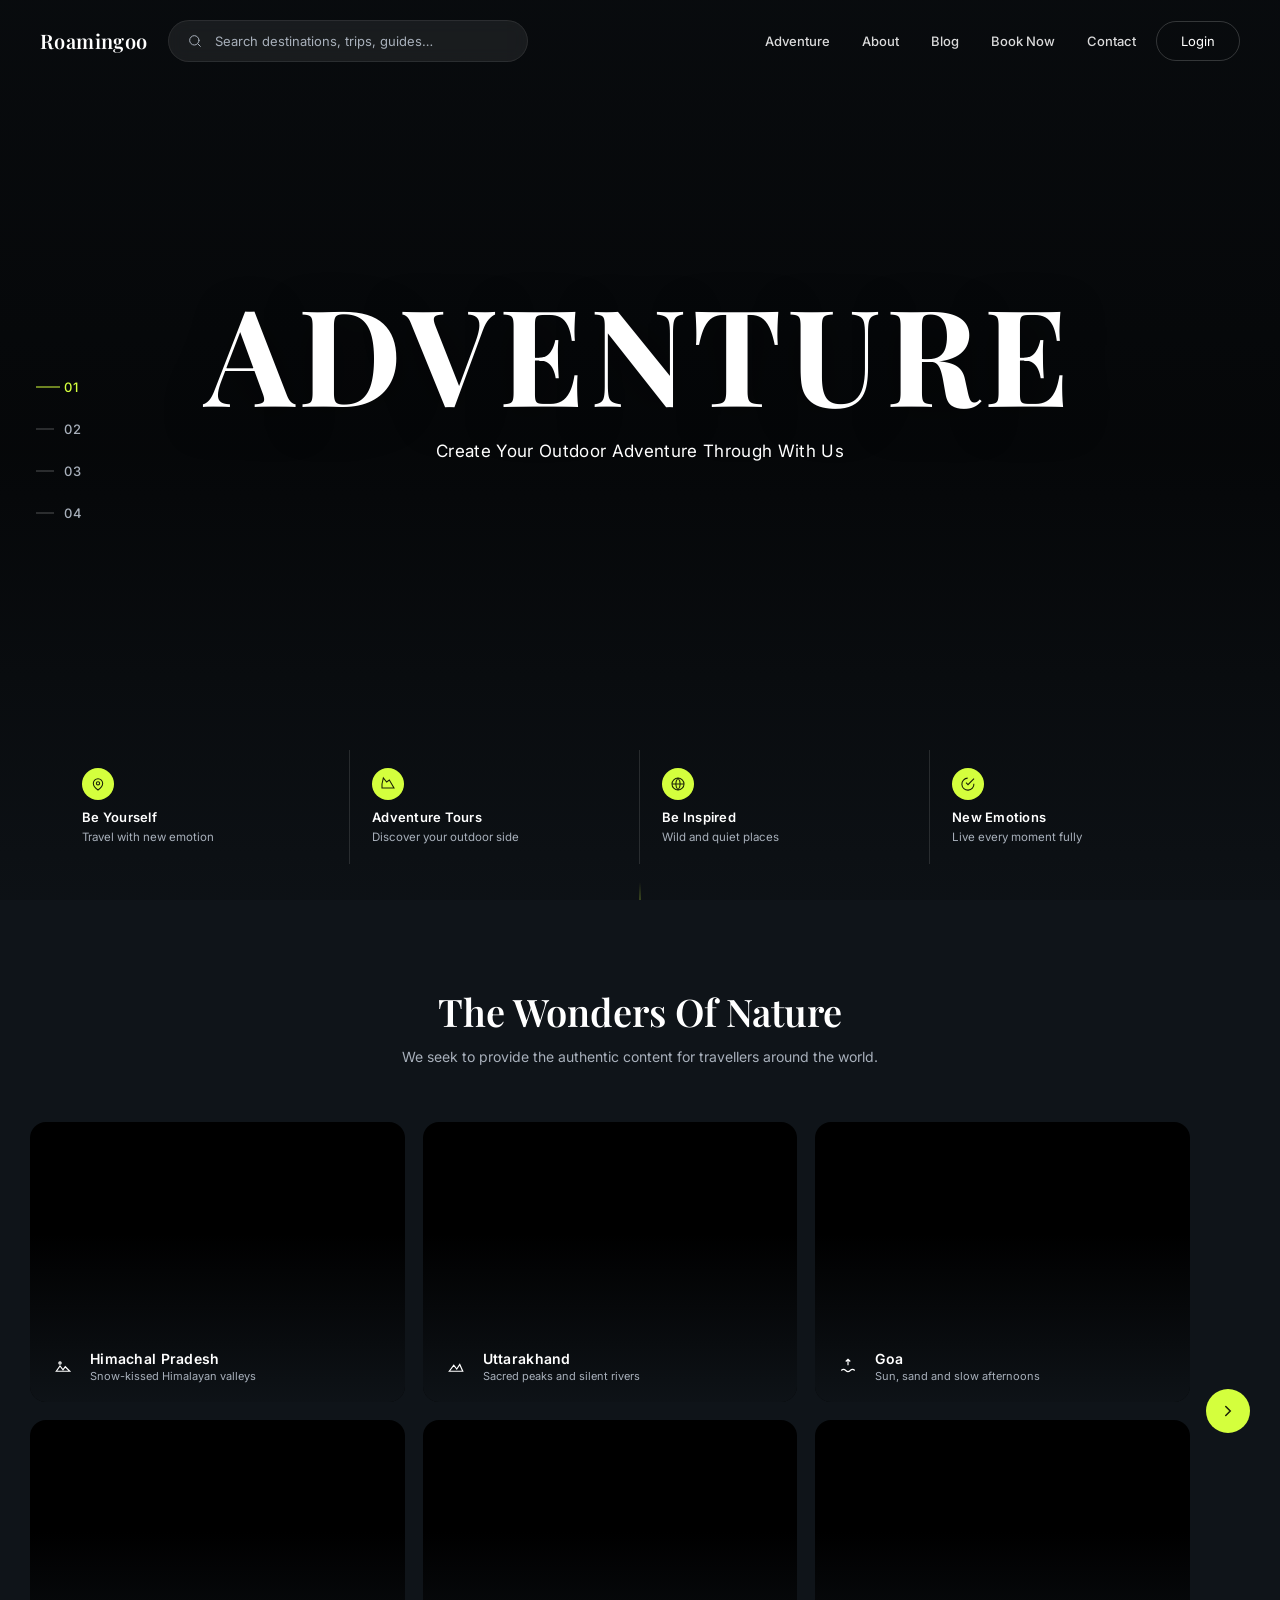
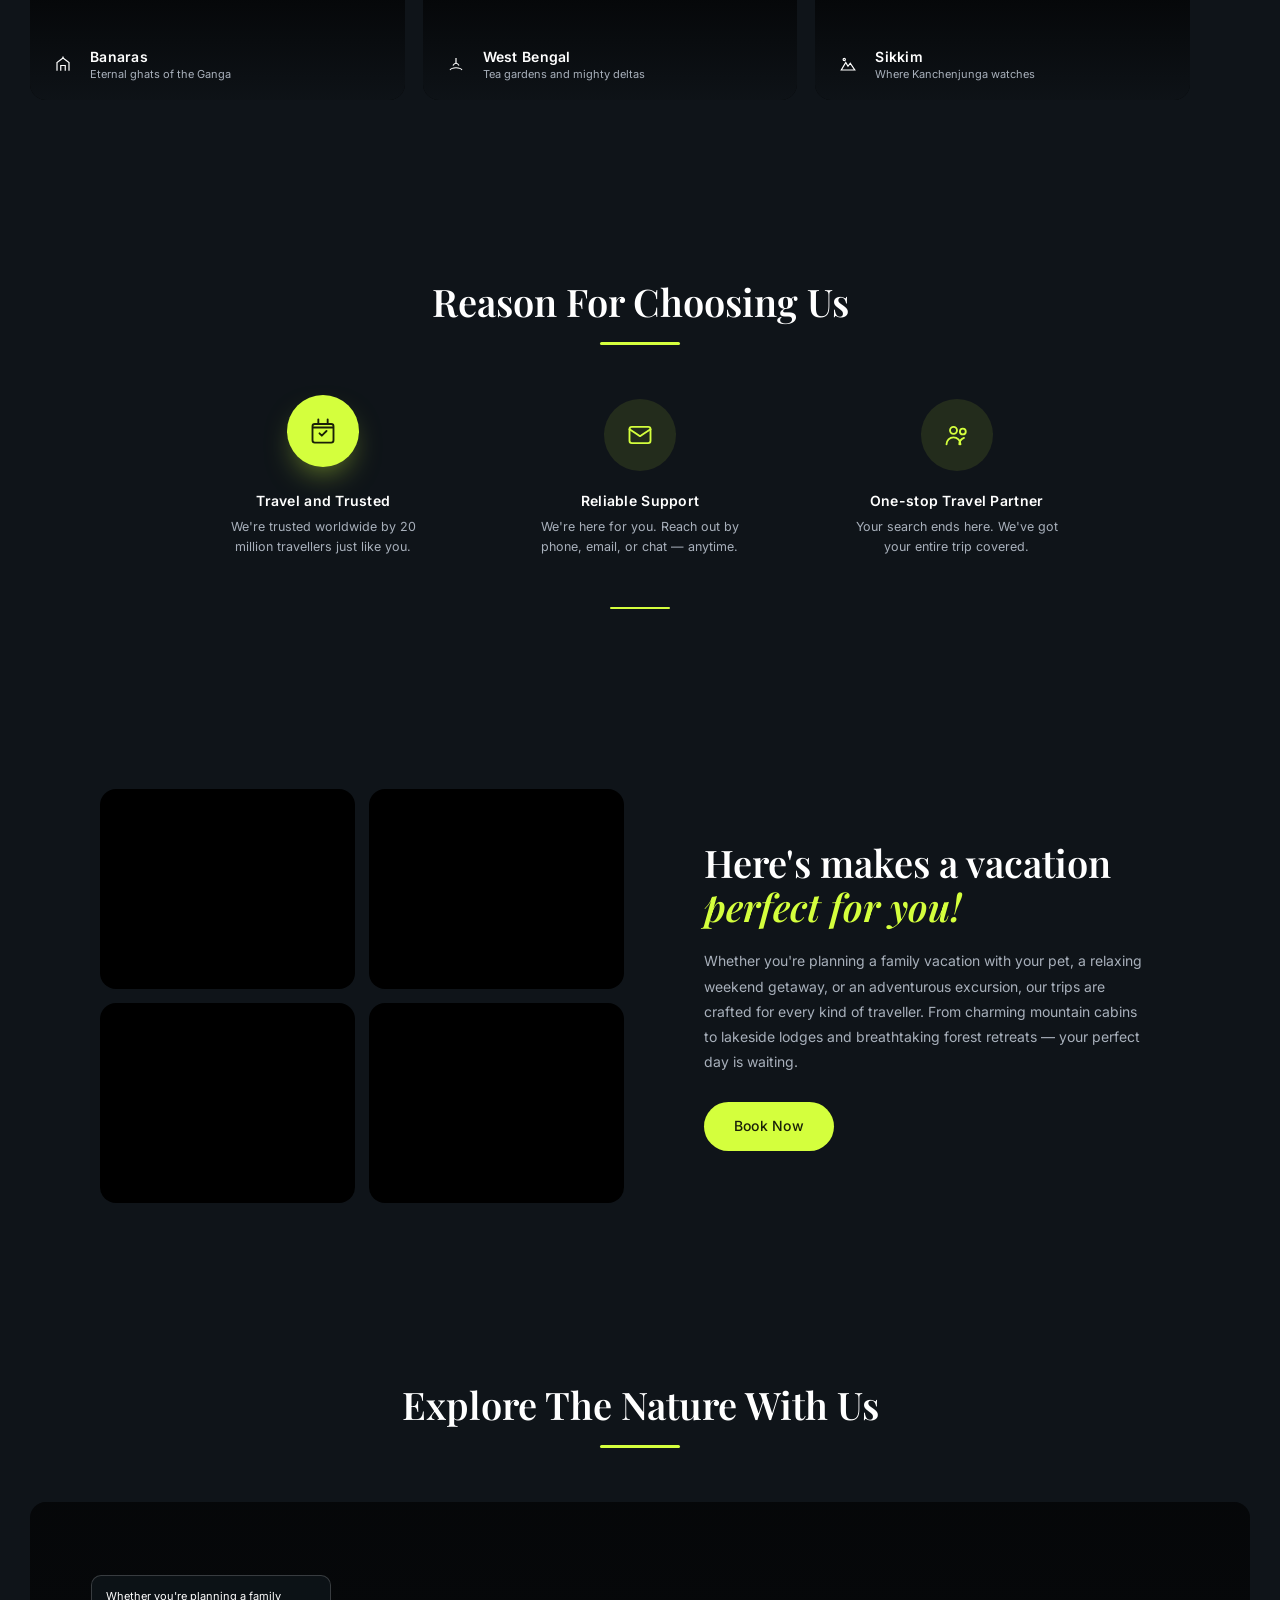
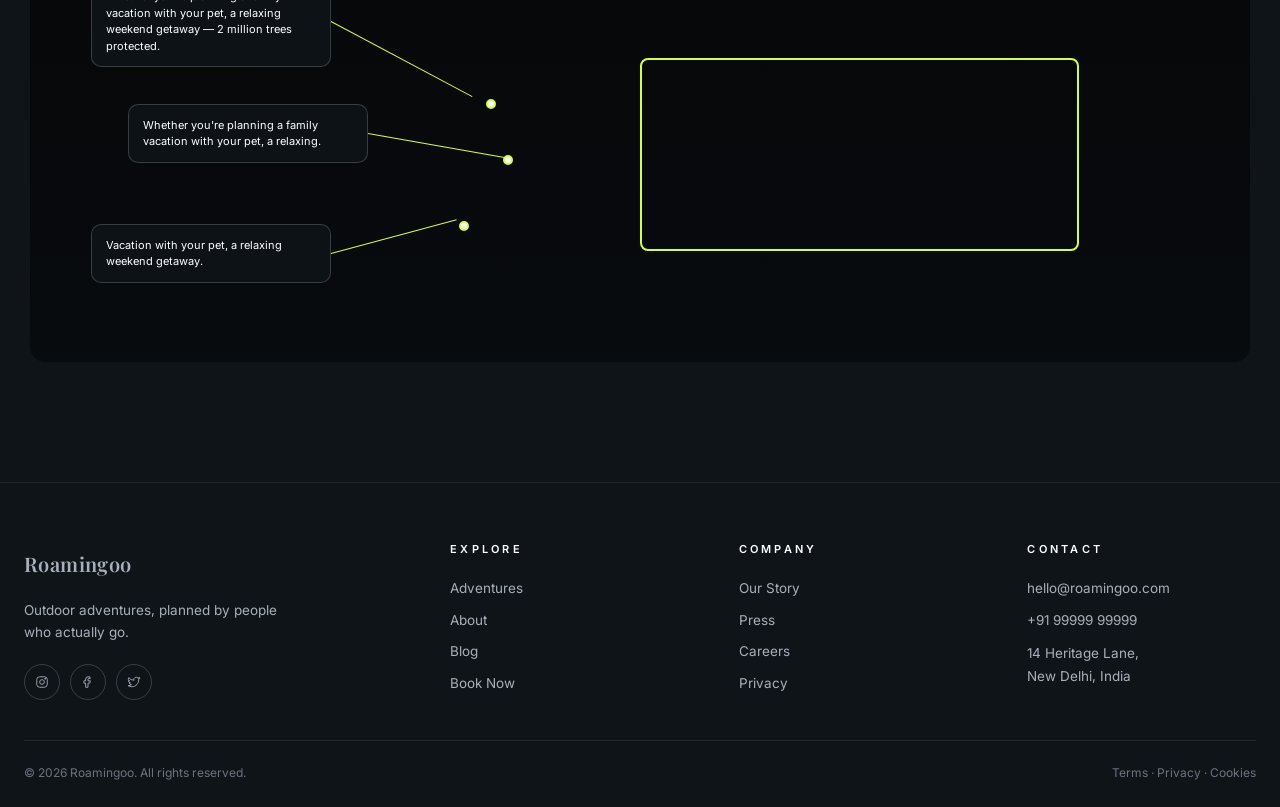
==== index.html @ 0e5e9fb6 "Initial commit: Roamingoo adventure travel site - Home page with hero, 6 destination cards, reasons," ====
<!DOCTYPE html>
<html lang="en">
<head>
  <meta charset="UTF-8" />
  <meta name="viewport" content="width=device-width, initial-scale=1.0" />
  <meta name="description" content="Roamingoo — Outdoor adventure travel. Create your outdoor adventure with us." />
  <title>Roamingoo — Adventure Awaits</title>

  <link rel="preconnect" href="https://fonts.googleapis.com">
  <link rel="preconnect" href="https://fonts.gstatic.com" crossorigin>
  <link href="https://fonts.googleapis.com/css2?family=Inter:wght@300;400;500;600;700&family=Playfair+Display:wght@500;600;700;800&display=swap" rel="stylesheet">

  <link rel="stylesheet" href="css/style.css">
</head>
<body>

  <!-- ============ HERO ============ -->
  <section class="hero" id="home">

    <!-- Background slides -->
    <div class="hero-slides" id="heroSlides">
      <div class="hero-slide active" style="background-image:url('https://images.unsplash.com/photo-1464822759023-fed622ff2c3b?auto=format&fit=crop&w=1920&q=80')"></div>
      <div class="hero-slide" style="background-image:url('https://images.unsplash.com/photo-1469474968028-56623f02e42e?auto=format&fit=crop&w=1920&q=80')"></div>
      <div class="hero-slide" style="background-image:url('https://images.unsplash.com/photo-1454496522488-7a8e488e8606?auto=format&fit=crop&w=1920&q=80')"></div>
      <div class="hero-slide" style="background-image:url('https://images.unsplash.com/photo-1501785888041-af3ef285b470?auto=format&fit=crop&w=1920&q=80')"></div>
    </div>
    <div class="hero-overlay"></div>

    <!-- Navbar -->
    <header class="site-header" id="siteHeader">
      <nav class="nav" aria-label="Primary">

        <a href="#home" class="logo" aria-label="Roamingoo home">
          <span class="logo-word">Roamingoo</span>
        </a>

        <div class="nav-search">
          <svg viewBox="0 0 24 24" fill="none" stroke="currentColor" stroke-width="1.5" stroke-linecap="round">
            <circle cx="11" cy="11" r="7"/><path d="m20 20-3.5-3.5"/>
          </svg>
          <input type="text" placeholder="Search destinations, trips, guides…" aria-label="Search" />
        </div>

        <ul class="nav-menu">
          <li><a href="#adventure" class="nav-link active">Adventure</a></li>
          <li><a href="#about" class="nav-link">About</a></li>
          <li><a href="#blog" class="nav-link">Blog</a></li>
          <li><a href="#booknow" class="nav-link">Book Now</a></li>
          <li><a href="contact.html" class="nav-link">Contact</a></li>
        </ul>

        <a href="#login" class="btn-login">Login</a>

        <button class="hamburger" id="hamburger" aria-label="Open menu" aria-expanded="false">
          <span></span><span></span><span></span>
        </button>
      </nav>
    </header>

    <!-- Vertical pagination -->
    <div class="hero-pagination" id="heroPagination">
      <button class="active" data-idx="0"><span>01</span></button>
      <button data-idx="1"><span>02</span></button>
      <button data-idx="2"><span>03</span></button>
      <button data-idx="3"><span>04</span></button>
    </div>

    <!-- Center content -->
    <div class="hero-content">
      <h1 class="hero-title reveal">ADVENTURE</h1>
      <p class="hero-sub reveal" data-delay="200">Create Your Outdoor Adventure Through With Us</p>
    </div>

    <!-- Feature strip -->
    <div class="hero-features">
      <article class="feature reveal" data-delay="100">
        <div class="feature-icon">
          <svg viewBox="0 0 24 24" fill="none" stroke="currentColor" stroke-width="1.6"><path d="M12 21s-7-4.35-7-10a7 7 0 0 1 14 0c0 5.65-7 10-7 10z"/><circle cx="12" cy="11" r="2.5"/></svg>
        </div>
        <h4>Be Yourself</h4>
        <p>Travel with new emotion</p>
      </article>
      <article class="feature reveal" data-delay="200">
        <div class="feature-icon">
          <svg viewBox="0 0 24 24" fill="none" stroke="currentColor" stroke-width="1.6"><path d="M3 12l2-9 5 6 4-3 7 12H3z"/></svg>
        </div>
        <h4>Adventure Tours</h4>
        <p>Discover your outdoor side</p>
      </article>
      <article class="feature reveal" data-delay="300">
        <div class="feature-icon">
          <svg viewBox="0 0 24 24" fill="none" stroke="currentColor" stroke-width="1.6"><circle cx="12" cy="12" r="9"/><path d="M3 12h18M12 3a14 14 0 0 1 0 18M12 3a14 14 0 0 0 0 18"/></svg>
        </div>
        <h4>Be Inspired</h4>
        <p>Wild and quiet places</p>
      </article>
      <article class="feature reveal" data-delay="400">
        <div class="feature-icon">
          <svg viewBox="0 0 24 24" fill="none" stroke="currentColor" stroke-width="1.6"><path d="M20.8 11.5A9 9 0 1 1 11.5 3.2M21 4l-9 9-3-3"/></svg>
        </div>
        <h4>New Emotions</h4>
        <p>Live every moment fully</p>
      </article>
    </div>

    <a href="#adventure" class="scroll-cue" aria-label="Scroll down">
      <span></span>
    </a>
  </section>

  <!-- ============ WONDERS OF NATURE ============ -->
  <section class="section wonders" id="adventure">
    <header class="section-head reveal">
      <h2 class="section-title">The Wonders Of Nature</h2>
      <p class="section-sub">We seek to provide the authentic content for travellers around the world.</p>
    </header>

    <div class="wonders-wrap">
      <div class="wonders-grid" id="wondersGrid">

        <a href="destination.html" class="wonder-card reveal" data-delay="100" style="background-image:url('https://images.unsplash.com/photo-1626621341517-bbf3d9990a23?auto=format&fit=crop&w=900&q=80')">
          <div class="wonder-info">
            <div class="wonder-icon">
              <svg viewBox="0 0 24 24" fill="none" stroke="currentColor" stroke-width="1.6"><path d="M3 19l5-7 4 5 3-4 6 6H3z"/><circle cx="8" cy="8" r="1.5"/></svg>
            </div>
            <div>
              <h4>Himachal Pradesh</h4>
              <p>Snow-kissed Himalayan valleys</p>
            </div>
          </div>
        </a>

        <a href="destination-uttarakhand.html" class="wonder-card reveal" data-delay="200" style="background-image:url('https://images.unsplash.com/photo-1626621331169-2c41d2c5d5e7?auto=format&fit=crop&w=900&q=80')">
          <div class="wonder-info">
            <div class="wonder-icon">
              <svg viewBox="0 0 24 24" fill="none" stroke="currentColor" stroke-width="1.6"><path d="M3 19l6-8 4 5 4-6 4 9H3z"/></svg>
            </div>
            <div>
              <h4>Uttarakhand</h4>
              <p>Sacred peaks and silent rivers</p>
            </div>
          </div>
        </a>

        <a href="destination-goa.html" class="wonder-card reveal" data-delay="300" style="background-image:url('https://images.unsplash.com/photo-1512343879784-a960bf40e7f2?auto=format&fit=crop&w=900&q=80')">
          <div class="wonder-info">
            <div class="wonder-icon">
              <svg viewBox="0 0 24 24" fill="none" stroke="currentColor" stroke-width="1.6"><path d="M3 18c2-2 4-2 6 0s4 2 6 0 4-2 6 0"/><path d="M12 11V3M9 6l3-3 3 3"/></svg>
            </div>
            <div>
              <h4>Goa</h4>
              <p>Sun, sand and slow afternoons</p>
            </div>
          </div>
        </a>

        <a href="destination-banaras.html" class="wonder-card reveal" data-delay="400" style="background-image:url('https://images.unsplash.com/photo-1561361513-2d000a50f0dc?auto=format&fit=crop&w=900&q=80')">
          <div class="wonder-info">
            <div class="wonder-icon">
              <svg viewBox="0 0 24 24" fill="none" stroke="currentColor" stroke-width="1.6"><path d="M4 21V10l8-6 8 6v11"/><path d="M9 21v-7h6v7"/><path d="M12 4v-2"/></svg>
            </div>
            <div>
              <h4>Banaras</h4>
              <p>Eternal ghats of the Ganga</p>
            </div>
          </div>
        </a>

        <a href="destination-west-bengal.html" class="wonder-card reveal" data-delay="500" style="background-image:url('https://images.unsplash.com/photo-1582719471384-894fbb16e074?auto=format&fit=crop&w=900&q=80')">
          <div class="wonder-info">
            <div class="wonder-icon">
              <svg viewBox="0 0 24 24" fill="none" stroke="currentColor" stroke-width="1.6"><path d="M4 20c2-3 4-3 8-3s6 0 8 3"/><path d="M8 14c1-2 2-3 4-3s3 1 4 3"/><path d="M12 11V4"/></svg>
            </div>
            <div>
              <h4>West Bengal</h4>
              <p>Tea gardens and mighty deltas</p>
            </div>
          </div>
        </a>

        <a href="destination-sikkim.html" class="wonder-card reveal" data-delay="600" style="background-image:url('https://images.unsplash.com/photo-1605640840605-14ac1855827b?auto=format&fit=crop&w=900&q=80')">
          <div class="wonder-info">
            <div class="wonder-icon">
              <svg viewBox="0 0 24 24" fill="none" stroke="currentColor" stroke-width="1.6"><path d="M3 20l6-10 3 5 3-4 6 9H3z"/><circle cx="7" cy="6" r="1.5"/></svg>
            </div>
            <div>
              <h4>Sikkim</h4>
              <p>Where Kanchenjunga watches</p>
            </div>
          </div>
        </a>

      </div>

      <button class="wonders-next" id="wondersNext" aria-label="Next">
        <svg viewBox="0 0 24 24" fill="none" stroke="currentColor" stroke-width="2" stroke-linecap="round"><path d="M9 6l6 6-6 6"/></svg>
      </button>
    </div>
  </section>

  <!-- ============ REASONS ============ -->
  <section class="section reasons" id="about">
    <header class="section-head reveal">
      <h2 class="section-title">Reason For Choosing Us</h2>
      <span class="head-line"></span>
    </header>

    <div class="reasons-grid">
      <article class="reason reveal" data-delay="100">
        <div class="reason-icon active">
          <svg viewBox="0 0 24 24" fill="none" stroke="currentColor" stroke-width="1.6" stroke-linecap="round" stroke-linejoin="round"><path d="M8 2v4M16 2v4M3 9h18M5 6h14a2 2 0 0 1 2 2v12a2 2 0 0 1-2 2H5a2 2 0 0 1-2-2V8a2 2 0 0 1 2-2z"/><path d="M9 14l2 2 4-4"/></svg>
        </div>
        <h4>Travel and Trusted</h4>
        <p>We're trusted worldwide by 20 million travellers just like you.</p>
      </article>

      <article class="reason reveal" data-delay="200">
        <div class="reason-icon">
          <svg viewBox="0 0 24 24" fill="none" stroke="currentColor" stroke-width="1.6" stroke-linecap="round" stroke-linejoin="round"><path d="M3 7l9 6 9-6"/><rect x="3" y="5" width="18" height="14" rx="2"/></svg>
        </div>
        <h4>Reliable Support</h4>
        <p>We're here for you. Reach out by phone, email, or chat — anytime.</p>
      </article>

      <article class="reason reveal" data-delay="300">
        <div class="reason-icon">
          <svg viewBox="0 0 24 24" fill="none" stroke="currentColor" stroke-width="1.6" stroke-linecap="round" stroke-linejoin="round"><circle cx="9" cy="8" r="3"/><circle cx="17" cy="9" r="2.5"/><path d="M3 20c0-3.3 2.7-6 6-6s6 2.7 6 6"/><path d="M14 20c0-2.5 1.6-4.6 4-5.5"/></svg>
        </div>
        <h4>One-stop Travel Partner</h4>
        <p>Your search ends here. We've got your entire trip covered.</p>
      </article>
    </div>

    <div class="reasons-line"></div>
  </section>

  <!-- ============ PERFECT VACATION ============ -->
  <section class="section perfect" id="blog">
    <div class="perfect-grid">

      <div class="perfect-collage reveal">
        <div class="col-img col-img-1" style="background-image:url('https://images.unsplash.com/photo-1464822759023-fed622ff2c3b?auto=format&fit=crop&w=900&q=80')"></div>
        <div class="col-img col-img-2" style="background-image:url('https://images.unsplash.com/photo-1448375240586-882707db888b?auto=format&fit=crop&w=900&q=80')"></div>
        <div class="col-img col-img-3" style="background-image:url('https://images.unsplash.com/photo-1502082553048-f009c37129b9?auto=format&fit=crop&w=900&q=80')"></div>
        <div class="col-img col-img-4" style="background-image:url('https://images.unsplash.com/photo-1501785888041-af3ef285b470?auto=format&fit=crop&w=900&q=80')"></div>
      </div>

      <div class="perfect-text reveal" data-delay="200">
        <h2 class="section-title">Here's makes a vacation <em>perfect for you!</em></h2>
        <p>
          Whether you're planning a family vacation with your pet, a relaxing weekend getaway, or an adventurous excursion, our trips are crafted for every kind of traveller. From charming mountain cabins to lakeside lodges and breathtaking forest retreats — your perfect day is waiting.
        </p>
        <a href="#booknow" class="btn btn-primary">Book Now</a>
      </div>

    </div>
  </section>

  <!-- ============ EXPLORE WITH ANNOTATIONS ============ -->
  <section class="section explore" id="booknow">
    <header class="section-head reveal">
      <h2 class="section-title">Explore The Nature With Us</h2>
      <span class="head-line"></span>
    </header>

    <div class="explore-canvas reveal">
      <div class="explore-bg" style="background-image:url('https://images.unsplash.com/photo-1448375240586-882707db888b?auto=format&fit=crop&w=1920&q=80')"></div>
      <div class="explore-overlay"></div>

      <div class="annotation a-1">
        <div class="ann-card">
          <p>Whether you're planning a family vacation with your pet, a relaxing weekend getaway — 2 million trees protected.</p>
        </div>
        <span class="ann-line"></span>
        <span class="ann-dot"></span>
      </div>

      <div class="annotation a-2">
        <div class="ann-card">
          <p>Whether you're planning a family vacation with your pet, a relaxing.</p>
        </div>
        <span class="ann-line"></span>
        <span class="ann-dot"></span>
      </div>

      <div class="annotation a-3">
        <div class="ann-card">
          <p>Vacation with your pet, a relaxing weekend getaway.</p>
        </div>
        <span class="ann-line"></span>
        <span class="ann-dot"></span>
      </div>

      <div class="explore-frame"></div>
    </div>
  </section>

  <!-- ============ FOOTER ============ -->
  <footer class="site-footer">
    <div class="footer-grid">

      <div class="f-col f-brand">
        <a href="#home" class="logo footer-logo" aria-label="Roamingoo home">
          <span class="logo-word">Roamingoo</span>
        </a>
        <p>Outdoor adventures, planned by people who actually go.</p>
        <div class="socials">
          <a href="#" aria-label="Instagram"><svg viewBox="0 0 24 24" fill="none" stroke="currentColor" stroke-width="1.5"><rect x="3" y="3" width="18" height="18" rx="5"/><circle cx="12" cy="12" r="4"/><circle cx="17.5" cy="6.5" r=".8" fill="currentColor"/></svg></a>
          <a href="#" aria-label="Facebook"><svg viewBox="0 0 24 24" fill="none" stroke="currentColor" stroke-width="1.5"><path d="M15 3h-3a4 4 0 0 0-4 4v3H5v4h3v7h4v-7h3l1-4h-4V7a1 1 0 0 1 1-1h3z"/></svg></a>
          <a href="#" aria-label="Twitter"><svg viewBox="0 0 24 24" fill="none" stroke="currentColor" stroke-width="1.5"><path d="M22 5.8a8.5 8.5 0 0 1-2.4.7 4.1 4.1 0 0 0 1.8-2.3 8.4 8.4 0 0 1-2.6 1 4.1 4.1 0 0 0-7 3.8A11.7 11.7 0 0 1 3 4.6a4.1 4.1 0 0 0 1.3 5.5 4 4 0 0 1-1.9-.5 4.1 4.1 0 0 0 3.3 4 4.1 4.1 0 0 1-1.9.1 4.1 4.1 0 0 0 3.8 2.8A8.3 8.3 0 0 1 2 18.3a11.7 11.7 0 0 0 6.3 1.8c7.6 0 11.7-6.3 11.7-11.7v-.5A8.3 8.3 0 0 0 22 5.8z"/></svg></a>
        </div>
      </div>

      <div class="f-col">
        <h5>Explore</h5>
        <a href="#adventure">Adventures</a>
        <a href="#about">About</a>
        <a href="#blog">Blog</a>
        <a href="#booknow">Book Now</a>
      </div>

      <div class="f-col">
        <h5>Company</h5>
        <a href="#">Our Story</a>
        <a href="#">Press</a>
        <a href="#">Careers</a>
        <a href="#">Privacy</a>
      </div>

      <div class="f-col">
        <h5>Contact</h5>
        <a href="mailto:hello@roamingoo.com">hello@roamingoo.com</a>
        <a href="tel:+919999999999">+91 99999 99999</a>
        <p>14 Heritage Lane,<br/>New Delhi, India</p>
      </div>

    </div>

    <div class="footer-bottom">
      <span>© <span id="year"></span> Roamingoo. All rights reserved.</span>
      <span>Terms · Privacy · Cookies</span>
    </div>
  </footer>

  <!-- Mobile drawer -->
  <div class="mobile-drawer" id="mobileDrawer" aria-hidden="true">
    <button class="drawer-close" id="drawerClose" aria-label="Close menu">
      <svg viewBox="0 0 24 24" fill="none" stroke="currentColor" stroke-width="1.8" stroke-linecap="round">
        <path d="M6 6l12 12M18 6L6 18"/>
      </svg>
    </button>
    <a href="#adventure" class="m-link">Adventure</a>
    <a href="#about" class="m-link">About</a>
    <a href="#blog" class="m-link">Blog</a>
    <a href="#booknow" class="m-link">Book Now</a>
    <a href="contact.html" class="m-link">Contact</a>
    <a href="#login" class="btn btn-primary m-cta">Login</a>
  </div>

  <button id="scrollTop" class="scroll-top" aria-label="Scroll to top">↑</button>

  <script src="js/main.js" defer></script>
</body>
</html>
---- css/style.css ----
/* =========================================================
   Roamingoo — Adventure Travel
   Dark navy + bright lime accent
   ========================================================= */

/* ---------- TOKENS ---------- */
:root{
  --bg: #0f1419;
  --bg-2: #131922;
  --panel: #171f2a;
  --panel-2: #1c2532;
  --ink: #ffffff;
  --ink-dim: #a8b0bb;
  --muted: #6b7380;
  --accent: #d4ff3d;
  --accent-soft: #e1ff6e;
  --accent-deep: #b6e018;
  --line: rgba(255,255,255,0.08);
  --line-strong: rgba(255,255,255,0.18);

  --container: 1280px;
  --radius: 14px;
  --radius-lg: 20px;
  --radius-card: 16px;

  --ease: cubic-bezier(.2,.7,.2,1);
  --t-fast: .25s var(--ease);
  --t-med: .45s var(--ease);

  --font-display: 'Playfair Display', Georgia, serif;
  --font-body: 'Inter', system-ui, -apple-system, 'Segoe UI', Roboto, sans-serif;
}

/* ---------- RESET ---------- */
*,*::before,*::after{ box-sizing:border-box; }
html,body{
  margin:0;
  padding:0;
  width:100%;
  overflow-x:hidden;
}
html{
  scroll-behavior:smooth;
  background:var(--bg);
}
body{
  font-family:var(--font-body);
  color:var(--ink);
  background:var(--bg);
  -webkit-font-smoothing:antialiased;
  line-height:1.6;
}
img{ max-width:100%; display:block; }
a{ color:inherit; text-decoration:none; }
ul{ list-style:none; padding:0; margin:0; }
button{ font-family:inherit; cursor:pointer; }

/* ---------- TYPE ---------- */
h1,h2,h3,h4,h5{
  font-family:var(--font-display);
  font-weight:600;
  line-height:1.15;
  margin:0;
  color:var(--ink);
}
em{ color:var(--accent); font-style:italic; }
.section-title{
  font-size:clamp(26px, 3vw, 38px);
  font-weight:600;
}
.section-sub{
  color:var(--ink-dim);
  font-size:14px;
  max-width:560px;
  margin:12px auto 0;
}
.head-line{
  display:block;
  width:80px; height:3px;
  background:var(--accent);
  border-radius:2px;
  margin:18px auto 0;
}

/* ---------- BUTTONS ---------- */
.btn{
  display:inline-flex;
  align-items:center;
  justify-content:center;
  gap:10px;
  padding:13px 30px;
  border-radius:999px;
  font-weight:500;
  font-size:14px;
  letter-spacing:.02em;
  border:0;
  cursor:pointer;
  transition:transform var(--t-fast), box-shadow var(--t-fast), background var(--t-fast), color var(--t-fast);
}
.btn-primary{
  background:var(--accent);
  color:#1a2008;
}
.btn-primary:hover{
  background:var(--accent-soft);
  transform:translateY(-2px);
  box-shadow:0 12px 28px -10px rgba(212,255,61,0.55);
}
.btn-login{
  padding:9px 24px;
  border-radius:999px;
  border:1px solid var(--line-strong);
  font-size:13px;
  color:var(--ink);
  background:transparent;
  transition:border-color var(--t-fast), color var(--t-fast), background var(--t-fast);
}
.btn-login:hover{
  border-color:var(--accent);
  color:var(--accent);
}

/* =========================================================
   HERO — full bleed
   ========================================================= */
.hero{
  position:relative;
  display:flex;
  flex-direction:column;
  width:100vw;
  max-width:100vw;
  min-height:100vh;
  height:100vh;
  min-height:100dvh;
  height:100dvh;
  margin:0;
  padding:0;
  overflow:hidden;
  background:#000;
}

/* slides */
.hero-slides{
  position:absolute;
  top:0; left:0; right:0; bottom:0;
  width:100%; height:100%;
  z-index:0;
  overflow:hidden;
}
.hero-slide{
  position:absolute;
  top:0; left:0;
  width:100%; height:100%;
  background-size:cover;
  background-position:center center;
  background-repeat:no-repeat;
  opacity:0;
  transform:scale(1.06);
  transition:opacity 1.2s var(--ease), transform 6s ease-out;
}
.hero-slide.active{
  opacity:1;
  transform:scale(1);
}
.hero-overlay{
  position:absolute;
  top:0; left:0; right:0; bottom:0;
  width:100%; height:100%;
  background:
    linear-gradient(180deg, rgba(15,20,25,0.55) 0%, rgba(15,20,25,0.35) 50%, rgba(15,20,25,0.85) 100%);
  z-index:1;
  pointer-events:none;
}

/* ---------- NAVBAR (visible on load, gets background on scroll) ---------- */
.site-header{
  position:fixed;
  top:0; left:0; right:0;
  z-index:100;
  padding:20px 40px;
  background:transparent;
  border-bottom:1px solid transparent;
  transition:background .4s var(--ease), padding .4s var(--ease),
             border-color .4s var(--ease), backdrop-filter .4s var(--ease);
}
.site-header.scrolled{
  background:rgba(15,20,25,0.85);
  backdrop-filter:blur(14px);
  -webkit-backdrop-filter:blur(14px);
  border-bottom-color:var(--line);
  padding:14px 40px;
}
.nav{
  display:flex;
  align-items:center;
  gap:20px;
}
.logo{
  display:flex;
  align-items:center;
  gap:10px;
  color:var(--ink);
  flex-shrink:0;
}
.logo-icon{
  width:34px; height:34px;
  color:var(--ink);
}
.logo-word{
  font-family:var(--font-display);
  font-size:20px;
  font-weight:600;
  letter-spacing:.02em;
}

.nav-search{
  position:relative;
  flex:0 1 360px;
  display:flex;
  align-items:center;
  background:rgba(255,255,255,0.07);
  border:1px solid var(--line);
  border-radius:999px;
  padding:0 18px;
  height:42px;
  backdrop-filter:blur(8px);
  transition:border-color var(--t-fast), background var(--t-fast);
}
.nav-search:focus-within{
  border-color:var(--accent);
  background:rgba(255,255,255,0.1);
}
.nav-search svg{
  width:16px; height:16px;
  color:var(--ink-dim);
  flex-shrink:0;
  margin-right:10px;
}
.nav-search input{
  background:transparent;
  border:0; outline:0;
  color:var(--ink);
  font-size:13px;
  width:100%;
  font-family:inherit;
}
.nav-search input::placeholder{
  color:var(--ink-dim);
}

.nav-menu{
  display:flex;
  align-items:center;
  gap:32px;
  margin-left:auto;
}
.nav-link{
  position:relative;
  font-size:13px;
  font-weight:500;
  color:var(--ink);
  padding:6px 0;
  opacity:.85;
  transition:opacity var(--t-fast), color var(--t-fast);
}
.nav-link::after{
  content:'';
  position:absolute;
  left:50%; bottom:-6px;
  transform:translateX(-50%) scaleX(0);
  width:28px; height:2px;
  background:var(--accent);
  border-radius:2px;
  transition:transform .35s var(--ease);
  transform-origin:center;
}
.nav-link:hover{ opacity:1; color:var(--accent); }
.nav-link:hover::after,
.nav-link.active::after{ transform:translateX(-50%) scaleX(1); }
.nav-link.active{ color:var(--accent); }

.hamburger{
  display:none;
  background:transparent; border:0; padding:6px;
  margin-left:auto;
}
.hamburger span{
  display:block; width:24px; height:1.5px;
  background:var(--ink); margin:6px 0;
  transition:transform .35s var(--ease), opacity .25s;
}
.hamburger.open span:nth-child(1){ transform:translateY(7.5px) rotate(45deg); }
.hamburger.open span:nth-child(2){ opacity:0; }
.hamburger.open span:nth-child(3){ transform:translateY(-7.5px) rotate(-45deg); }

/* ---------- HERO PAGINATION ---------- */
.hero-pagination{
  position:absolute;
  left:36px; top:50%;
  transform:translateY(-50%);
  z-index:5;
  display:flex; flex-direction:column;
  gap:18px;
}
.hero-pagination button{
  position:relative;
  background:transparent; border:0;
  color:var(--ink-dim);
  font-size:13px;
  font-weight:500;
  padding:4px 0 4px 28px;
  text-align:left;
  letter-spacing:.06em;
  transition:color var(--t-fast);
}
.hero-pagination button::before{
  content:'';
  position:absolute;
  left:0; top:50%; transform:translateY(-50%);
  width:18px; height:1px;
  background:rgba(255,255,255,0.3);
  transition:width var(--t-fast), background var(--t-fast);
}
.hero-pagination button.active{ color:var(--accent); }
.hero-pagination button.active::before{
  background:var(--accent);
  width:24px;
}
.hero-pagination button:hover{ color:var(--ink); }

/* ---------- HERO CONTENT ---------- */
.hero-content{
  position:relative;
  z-index:5;
  flex:1;
  display:flex;
  flex-direction:column;
  align-items:center;
  justify-content:center;
  text-align:center;
  padding:40px 24px;
  width:100%;
  max-width:980px;
  margin:0 auto;
}
.hero-title{
  font-family:var(--font-display);
  font-size:clamp(40px, 10.5vw, 150px);
  font-weight:700;
  letter-spacing:.04em;
  line-height:1;
  color:var(--ink);
  margin-bottom:18px;
  text-shadow:0 8px 40px rgba(0,0,0,0.5);
  white-space:nowrap;
}
.hero-sub{
  color:var(--ink);
  font-size:clamp(14px, 1.5vw, 17px);
  opacity:.95;
  letter-spacing:.02em;
  margin:0;
  max-width:540px;
}

/* ---------- HERO FEATURES STRIP ---------- */
.hero-features{
  position:relative;
  z-index:5;
  display:grid;
  grid-template-columns:repeat(4, 1fr);
  gap:0;
  padding:0 60px 36px;
}
.feature{
  position:relative;
  padding:18px 22px;
  text-align:left;
  border-right:1px solid rgba(255,255,255,0.12);
  transition:transform var(--t-fast);
}
.feature:last-child{ border-right:0; }
.feature:hover{ transform:translateY(-3px); }
.feature-icon{
  width:32px; height:32px;
  border-radius:50%;
  background:var(--accent);
  color:#1a2008;
  display:flex; align-items:center; justify-content:center;
  margin-bottom:10px;
}
.feature-icon svg{ width:16px; height:16px; }
.feature h4{
  font-family:var(--font-body);
  font-size:13px;
  font-weight:600;
  color:var(--ink);
  margin:0 0 4px;
  letter-spacing:.02em;
}
.feature p{
  font-size:11.5px;
  color:var(--ink-dim);
  margin:0;
  line-height:1.5;
}

/* scroll cue */
.scroll-cue{
  position:absolute;
  left:50%; bottom:18px;
  transform:translateX(-50%);
  z-index:6;
  width:1px;
  height:0;
  pointer-events:none;
}
.scroll-cue span{
  display:block;
  width:1px; height:40px;
  background:linear-gradient(to bottom, transparent, var(--accent));
  margin:0 auto;
  animation:cuePulse 2s ease-in-out infinite;
  transform-origin:top;
}
@keyframes cuePulse{
  0%,100%{ transform:scaleY(0.5); opacity:.5; }
  50%{ transform:scaleY(1); opacity:1; }
}

/* =========================================================
   SECTION BASE
   ========================================================= */
.section{
  padding:100px 24px;
  position:relative;
  max-width:var(--container);
  margin:0 auto;
}
.section-head{
  text-align:center;
  margin-bottom:54px;
}

/* =========================================================
   WONDERS OF NATURE
   ========================================================= */
.wonders-wrap{
  position:relative;
}
.wonders-grid{
  display:grid;
  grid-template-columns:1fr;
  gap:20px;
  padding-right:0;
}
.wonder-card{
  position:relative;
  height:280px;
  border-radius:var(--radius-card);
  background-size:115% auto;
  background-position:center;
  background-color:#000;
  overflow:hidden;
  cursor:pointer;
  transition:background-size 1.2s var(--ease), transform var(--t-med), box-shadow var(--t-med);
}
.wonder-card::before{
  content:'';
  position:absolute; inset:0;
  background:linear-gradient(180deg, transparent 40%, rgba(15,20,25,0.92) 100%);
}
.wonder-card:hover{
  background-size:135% auto;
  transform:translateY(-6px);
  box-shadow:0 24px 50px -16px rgba(0,0,0,0.7);
}
.wonder-info{
  position:absolute;
  left:18px; bottom:18px;
  z-index:2;
  display:flex; align-items:flex-start; gap:12px;
  color:var(--ink);
}
.wonder-icon{
  flex-shrink:0;
  width:30px; height:30px;
  display:flex; align-items:center; justify-content:center;
  color:var(--ink);
}
.wonder-icon svg{ width:18px; height:18px; }
.wonder-info h4{
  font-family:var(--font-body);
  font-size:14px;
  font-weight:600;
  margin:0 0 2px;
  letter-spacing:.02em;
}
.wonder-info p{
  font-size:11px;
  color:var(--ink-dim);
  margin:0;
  line-height:1.4;
}
.wonders-next{
  position:absolute;
  right:-60px; top:50%;
  transform:translateY(-50%);
  width:44px; height:44px;
  border-radius:50%;
  background:var(--accent);
  color:#1a2008;
  border:0;
  display:flex; align-items:center; justify-content:center;
  transition:background var(--t-fast), transform var(--t-fast), box-shadow var(--t-fast);
  z-index:5;
}
.wonders-next:hover{
  background:var(--accent-soft);
  transform:translateY(-50%) scale(1.08);
  box-shadow:0 8px 22px -6px rgba(212,255,61,0.5);
}
.wonders-next svg{ width:18px; height:18px; }

/* =========================================================
   REASONS
   ========================================================= */
.reasons-grid{
  display:grid;
  grid-template-columns:1fr;
  gap:50px;
  max-width:920px;
  margin:0 auto;
  text-align:center;
}
.reason{
  display:flex;
  flex-direction:column;
  align-items:center;
}
.reason-icon{
  width:72px; height:72px;
  border-radius:50%;
  display:flex; align-items:center; justify-content:center;
  background:rgba(212,255,61,0.10);
  color:var(--accent);
  margin-bottom:22px;
  transition:background var(--t-med), transform var(--t-med), color var(--t-med);
}
.reason-icon.active,
.reason:hover .reason-icon{
  background:var(--accent);
  color:#1a2008;
  transform:translateY(-4px);
  box-shadow:0 14px 30px -10px rgba(212,255,61,0.5);
}
.reason-icon svg{ width:28px; height:28px; }
.reason h4{
  font-family:var(--font-body);
  font-size:14px;
  font-weight:600;
  letter-spacing:.02em;
  margin:0 0 8px;
  color:var(--ink);
}
.reason p{
  font-size:12.5px;
  color:var(--ink-dim);
  max-width:220px;
  margin:0;
  line-height:1.6;
}
.reasons-line{
  width:60px; height:2px;
  background:var(--accent);
  margin:50px auto 0;
  border-radius:2px;
}

/* =========================================================
   PERFECT VACATION
   ========================================================= */
.perfect-grid{
  display:grid;
  grid-template-columns:1fr;
  gap:50px;
  align-items:center;
  max-width:1080px;
  margin:0 auto;
}
.perfect-collage{
  display:grid;
  grid-template-columns:1fr 1fr;
  grid-template-rows:200px 200px;
  gap:14px;
}
.col-img{
  background-size:cover;
  background-position:center;
  border-radius:var(--radius-card);
  background-color:#000;
  transition:transform var(--t-med);
}
.col-img:hover{ transform:scale(1.03); }
.col-img-1{ grid-column:1; grid-row:1; }
.col-img-2{ grid-column:2; grid-row:1; }
.col-img-3{ grid-column:2; grid-row:2; }
.col-img-4{ grid-column:1; grid-row:2; }

.perfect-text{ max-width:440px; }
.perfect-text .section-title{
  font-size:clamp(28px, 3.2vw, 38px);
  margin-bottom:20px;
  text-align:left;
}
.perfect-text p{
  color:var(--ink-dim);
  font-size:14px;
  line-height:1.8;
  margin:0 0 28px;
}

/* =========================================================
   EXPLORE WITH ANNOTATIONS
   ========================================================= */
.explore-canvas{
  position:relative;
  height:520px;
  border-radius:var(--radius-card);
  overflow:hidden;
  background:#000;
}
.explore-bg{
  position:absolute; inset:0;
  background-size:cover;
  background-position:center;
}
.explore-overlay{
  position:absolute; inset:0;
  background:linear-gradient(180deg, rgba(15,20,25,0.35), rgba(15,20,25,0.55));
}

.explore-frame{
  position:absolute;
  right:14%; top:34%;
  width:36%; height:42%;
  border:2px solid var(--accent);
  border-radius:8px;
  pointer-events:none;
  animation:framePulse 2.4s ease-in-out infinite;
}
@keyframes framePulse{
  0%,100%{ box-shadow:0 0 0 0 rgba(212,255,61,0.45); }
  50%{ box-shadow:0 0 0 10px rgba(212,255,61,0); }
}

.annotation{
  position:absolute;
  z-index:3;
}
.ann-card{
  background:rgba(15,20,25,0.85);
  border:1px solid var(--line-strong);
  backdrop-filter:blur(10px);
  border-radius:10px;
  padding:12px 14px;
  width:240px;
  font-size:11px;
  color:var(--ink);
  line-height:1.5;
}
.ann-card p{ margin:0; }
.ann-line{
  display:block;
  position:absolute;
  background:var(--accent);
  height:1px;
  transform-origin:left center;
}
.ann-dot{
  display:block;
  position:absolute;
  width:10px; height:10px;
  border-radius:50%;
  background:var(--ink);
  border:2px solid var(--accent);
}

.a-1{ left:5%; top:16%; }
.a-1 .ann-line{ left:240px; top:50%; width:160px; transform:rotate(28deg); }
.a-1 .ann-dot{ left:395px; top:calc(50% + 78px); }

.a-2{ left:8%; top:44%; }
.a-2 .ann-line{ left:240px; top:50%; width:140px; transform:rotate(10deg); }
.a-2 .ann-dot{ left:375px; top:calc(50% + 22px); }

.a-3{ left:5%; top:70%; }
.a-3 .ann-line{ left:240px; top:50%; width:130px; transform:rotate(-15deg); }
.a-3 .ann-dot{ left:368px; top:calc(50% - 32px); }

/* =========================================================
   FOOTER
   ========================================================= */
.site-footer{
  max-width:var(--container);
  margin:30px auto 0;
  padding:60px 24px 24px;
  border-top:1px solid var(--line);
}
.footer-grid{
  display:grid;
  grid-template-columns:1fr;
  gap:40px;
  padding-bottom:40px;
}
.f-col h5{
  font-family:var(--font-body);
  font-size:11px;
  letter-spacing:.3em;
  text-transform:uppercase;
  color:var(--ink);
  margin-bottom:18px;
  font-weight:600;
}
.f-col a{
  display:block;
  padding:5px 0;
  color:var(--ink-dim);
  font-size:13.5px;
  transition:color var(--t-fast), padding var(--t-fast);
}
.f-col a:hover{ color:var(--accent); padding-left:4px; }
.f-col p{
  font-size:13.5px;
  color:var(--ink-dim);
  margin:6px 0;
  line-height:1.7;
}
.f-brand p{ max-width:280px; margin:14px 0 20px; }
.footer-logo{ margin-bottom:0; }
.socials{ display:flex; gap:10px; }
.socials a{
  width:36px; height:36px; padding:0;
  display:flex; align-items:center; justify-content:center;
  border:1px solid var(--line-strong);
  border-radius:50%;
  color:var(--ink-dim);
  transition:color var(--t-fast), border-color var(--t-fast), transform var(--t-fast);
}
.socials a:hover{
  color:var(--accent);
  border-color:var(--accent);
  transform:translateY(-3px);
  padding-left:0;
}
.socials svg{ width:14px; height:14px; }
.footer-bottom{
  border-top:1px solid var(--line);
  padding-top:22px;
  display:flex;
  justify-content:space-between;
  flex-wrap:wrap;
  gap:12px;
  font-size:12px;
  color:var(--muted);
}

/* =========================================================
   MOBILE DRAWER
   ========================================================= */
.mobile-drawer{
  position:fixed; top:0; right:-100%;
  width:min(320px, 84vw); height:100vh;
  background:var(--bg-2);
  border-left:1px solid var(--line);
  padding:70px 26px 32px;
  display:flex; flex-direction:column; gap:2px;
  transition:right .5s var(--ease);
  z-index:200;
}
.mobile-drawer.open{ right:0; }

.drawer-close{
  position:absolute;
  top:18px; right:18px;
  width:36px; height:36px;
  border-radius:50%;
  background:rgba(255,255,255,0.06);
  border:1px solid var(--line);
  color:var(--ink);
  display:flex; align-items:center; justify-content:center;
  transition:background var(--t-fast), color var(--t-fast),
             border-color var(--t-fast), transform var(--t-fast);
}
.drawer-close:hover{
  background:var(--accent);
  color:#1a2008;
  border-color:var(--accent);
  transform:rotate(90deg);
}
.drawer-close svg{ width:16px; height:16px; }

.m-link{
  font-family:var(--font-body);
  font-size:15px;
  font-weight:500;
  color:var(--ink);
  padding:14px 0;
  border-bottom:1px solid var(--line);
  letter-spacing:.02em;
  transition:color var(--t-fast), padding var(--t-fast);
}
.m-link:hover{ color:var(--accent); padding-left:6px; }
.m-cta{
  margin-top:24px;
  justify-content:center;
  font-size:14px;
  padding:12px 28px;
}

/* =========================================================
   SCROLL TO TOP
   ========================================================= */
.scroll-top{
  position:fixed; right:24px; bottom:24px;
  width:46px; height:46px;
  border-radius:50%;
  background:var(--accent);
  color:#1a2008;
  border:0;
  font-size:20px;
  font-weight:600;
  opacity:0; pointer-events:none;
  transform:translateY(20px);
  transition:opacity var(--t-med), transform var(--t-med), box-shadow var(--t-fast);
  z-index:80;
  box-shadow:0 8px 22px -6px rgba(0,0,0,0.5);
}
.scroll-top.show{
  opacity:1; pointer-events:auto; transform:translateY(0);
}
.scroll-top:hover{
  box-shadow:0 14px 28px -6px rgba(212,255,61,0.5);
  transform:translateY(-4px);
}

/* =========================================================
   REVEAL ANIMATIONS
   ========================================================= */
.reveal{
  opacity:0;
  transform:translateY(40px);
  transition:opacity 1s var(--ease), transform 1s var(--ease);
}
.reveal.in-view{
  opacity:1;
  transform:translateY(0);
}

/* =========================================================
   RESPONSIVE — mobile-first
   Breakpoints: 480 (sm) · 640 (md) · 768 (lg) · 960 (xl)
   ========================================================= */

/* ===== Tablets — 640px and up ===== */
@media (min-width: 640px){
  .wonders-grid{ grid-template-columns:repeat(2, 1fr); }
  .footer-grid{ grid-template-columns:repeat(2, 1fr); gap:48px; }
  .reasons-grid{ grid-template-columns:repeat(3, 1fr); gap:30px; }
  .perfect-collage{ grid-template-rows:180px 180px; }
}

/* ===== Larger tablets — 768px and up ===== */
@media (min-width: 768px){
  .section{ padding:90px 30px; }
  .wonders-grid{ gap:18px; }
  .perfect-collage{ grid-template-rows:200px 200px; }
  .explore-canvas{ height:460px; }
}

/* ===== Desktop — 960px and up ===== */
@media (min-width: 960px){
  .wonders-grid{ grid-template-columns:repeat(3, 1fr); padding-right:60px; }
  .perfect-grid{ grid-template-columns:1.1fr 1fr; gap:80px; }
  .footer-grid{ grid-template-columns:1.6fr 1fr 1fr 1fr; gap:60px; }
  .wonders-next{ right:0; }
}

/* ===== Tablet and below — under 960px ===== */
@media (max-width: 959px){
  /* nav: hide desktop bits, show hamburger */
  .nav-search{ display:none; }
  .nav-menu{ display:none; }
  .btn-login{ display:none; }
  .hamburger{ display:block; }

  .site-header{ padding:14px 20px; }
  .site-header.scrolled{ padding:12px 20px; }
  .nav{ gap:14px; }
  .logo-icon{ width:30px; height:30px; }

  /* hero */
  .hero-pagination{ left:16px; gap:14px; }
  .hero-pagination button{ font-size:11px; padding-left:22px; }
  .hero-features{
    grid-template-columns:repeat(4, 1fr);
    padding:0 24px 24px;
    gap:0;
  }

  /* sections */
  .section{ padding:80px 20px; }
  .section-head{ margin-bottom:42px; }

  /* wonders */
  .wonders-next{ position:static; transform:none; margin:24px auto 0; }

  /* explore */
  .explore-canvas{ height:420px; }
  .ann-card{ width:190px; font-size:10.5px; padding:10px 12px; }
  .a-1 .ann-line, .a-2 .ann-line, .a-3 .ann-line,
  .a-1 .ann-dot, .a-2 .ann-dot, .a-3 .ann-dot{ display:none; }
  .a-1{ left:4%; top:8%; }
  .a-2{ left:6%; top:42%; }
  .a-3{ left:4%; top:70%; }
  .explore-frame{ right:6%; top:32%; width:42%; height:38%; }

  /* perfect */
  .perfect-grid{ gap:40px; }
  .perfect-text{ max-width:none; }
  .perfect-text .section-title{ text-align:center; }
  .perfect-text p{ text-align:center; }
  .perfect-text .btn{ margin:0 auto; display:flex; width:fit-content; }

  /* footer */
  .footer-bottom{ justify-content:center; text-align:center; }
}

/* ===== Phones — under 640px ===== */
@media (max-width: 639px){
  .site-header{ padding:12px 16px; }
  .hero-features{
    grid-template-columns:repeat(2, 1fr);
    padding:0 16px 22px;
    gap:8px;
  }
  .feature{ padding:12px 10px; border-right:0; }
  .feature:nth-child(odd){ border-right:1px solid rgba(255,255,255,0.12); }
  .feature h4{ font-size:12px; }
  .feature p{ font-size:10.5px; }
  .feature-icon{ width:28px; height:28px; margin-bottom:8px; }
  .feature-icon svg{ width:14px; height:14px; }

  .hero-pagination{ left:12px; gap:10px; }
  .hero-pagination button{ font-size:10px; padding-left:18px; letter-spacing:.04em; }
  .hero-pagination button::before{ width:14px; }
  .hero-pagination button.active::before{ width:18px; }

  .hero-content{ padding:24px 16px; }
  .hero-sub{ font-size:13px; padding:0 12px; }

  .section{ padding:60px 16px; }
  .section-head{ margin-bottom:36px; }
  .section-title{ font-size:24px; }
  .section-sub{ font-size:13px; }

  .wonder-card{ height:240px; }
  .wonder-info h4{ font-size:13px; }
  .wonder-info p{ font-size:10.5px; }

  .reasons-grid{ gap:36px; grid-template-columns:1fr; }
  .reason-icon{ width:64px; height:64px; }
  .reason-icon svg{ width:24px; height:24px; }

  .perfect-collage{ grid-template-rows:130px 130px; gap:10px; }
  .perfect-text .section-title{ font-size:24px; }

  .explore-canvas{ height:340px; }
  .ann-card{ width:160px; font-size:10px; padding:8px 10px; }
  .a-1{ left:4%; top:6%; }
  .a-2{ left:4%; top:36%; }
  .a-3{ left:4%; top:66%; }
  .explore-frame{ right:5%; top:30%; width:48%; height:36%; }

  .footer-grid{ gap:32px; padding-bottom:32px; }
  .f-col h5{ margin-bottom:14px; }

  .scroll-top{ width:42px; height:42px; right:18px; bottom:18px; font-size:18px; }
}

/* ===== Very small phones — under 380px ===== */
@media (max-width: 379px){
  .hero-title{ font-size:38px; letter-spacing:.02em; }
  .feature{ padding:10px 8px; }
  .feature h4{ font-size:11px; }
  .feature p{ font-size:10px; }
  .section{ padding:48px 14px; }
}

/* ===== Landscape phones — short heights ===== */
@media (max-height: 520px) and (orientation: landscape){
  .hero{ min-height:520px; height:auto; }
  .hero-content{ padding:80px 24px 30px; }
  .hero-features{ padding-bottom:20px; }
}

/* =========================================================
   CONTACT PAGE
   ========================================================= */

/* contact page body — push first section below the fixed nav */
.page-contact{
  padding-top:0;
}
/* nav variant: always-solid on inner pages (no transparent state) */
.site-header.solid{
  background:rgba(15,20,25,0.92);
  backdrop-filter:blur(14px);
  -webkit-backdrop-filter:blur(14px);
  border-bottom-color:var(--line);
  padding:14px 40px;
}

/* ---------- PAGE HEADER ---------- */
.page-header{
  position:relative;
  min-height:55vh;
  display:flex;
  align-items:center;
  justify-content:center;
  text-align:center;
  overflow:hidden;
  padding:130px 24px 60px;
}
.ph-bg{
  position:absolute; inset:0;
  background-size:cover;
  background-position:center;
  z-index:0;
}
.ph-overlay{
  position:absolute; inset:0;
  background:linear-gradient(180deg,
    rgba(15,20,25,0.65) 0%,
    rgba(15,20,25,0.55) 50%,
    rgba(15,20,25,0.95) 100%);
  z-index:1;
}
.ph-content{
  position:relative;
  z-index:2;
  max-width:760px;
}
.ph-eyebrow{
  font-size:12px;
  letter-spacing:.32em;
  text-transform:uppercase;
  color:var(--accent);
  margin:0 0 18px;
  font-weight:500;
}
.ph-title{
  font-family:var(--font-display);
  font-size:clamp(40px, 6vw, 72px);
  font-weight:600;
  letter-spacing:.01em;
  line-height:1.05;
  margin:0 0 18px;
}
.ph-sub{
  color:var(--ink-dim);
  font-size:16px;
  max-width:560px;
  margin:0 auto;
  line-height:1.7;
}

/* ---------- CONTACT GRID ---------- */
.contact-section{
  padding-top:80px;
  padding-bottom:80px;
}
.contact-grid{
  display:grid;
  grid-template-columns:1fr;
  gap:40px;
  max-width:1140px;
  margin:0 auto;
}

/* ---------- FORM ---------- */
.contact-form-wrap .section-title{
  text-align:left;
  font-size:clamp(26px, 3vw, 34px);
  margin-bottom:8px;
}
.contact-lead{
  color:var(--ink-dim);
  font-size:14px;
  margin:0 0 32px;
}
.contact-form{
  display:flex;
  flex-direction:column;
  gap:18px;
}
.field-row{
  display:grid;
  grid-template-columns:1fr;
  gap:18px;
}
.field{
  display:flex;
  flex-direction:column;
  gap:8px;
}
.field > span{
  font-size:12px;
  letter-spacing:.12em;
  text-transform:uppercase;
  color:var(--ink-dim);
  font-weight:500;
}
.field input,
.field select,
.field textarea{
  width:100%;
  background:var(--panel);
  border:1px solid var(--line);
  border-radius:12px;
  padding:14px 16px;
  color:var(--ink);
  font-family:inherit;
  font-size:14px;
  outline:none;
  transition:border-color var(--t-fast), background var(--t-fast);
}
.field input::placeholder,
.field textarea::placeholder{ color:var(--muted); }
.field input:focus,
.field select:focus,
.field textarea:focus{
  border-color:var(--accent);
  background:var(--panel-2);
}
.field textarea{ resize:vertical; min-height:140px; }
.field select{
  appearance:none;
  background-image:url("data:image/svg+xml;utf8,<svg xmlns='http://www.w3.org/2000/svg' width='12' height='8' viewBox='0 0 12 8' fill='none'><path d='M1 1l5 5 5-5' stroke='%23a8b0bb' stroke-width='1.5' stroke-linecap='round'/></svg>");
  background-repeat:no-repeat;
  background-position:right 16px center;
  padding-right:42px;
}
.field select option{ background:var(--panel); color:var(--ink); }

.field-actions{
  display:flex;
  align-items:center;
  justify-content:space-between;
  gap:18px;
  flex-wrap:wrap;
  margin-top:8px;
}
.checkbox{
  display:flex;
  align-items:center;
  gap:10px;
  font-size:12.5px;
  color:var(--ink-dim);
  cursor:pointer;
  user-select:none;
}
.checkbox input{
  appearance:none;
  -webkit-appearance:none;
  width:18px; height:18px;
  border:1px solid var(--line-strong);
  border-radius:5px;
  background:var(--panel);
  display:grid; place-items:center;
  cursor:pointer;
  transition:background var(--t-fast), border-color var(--t-fast);
}
.checkbox input:checked{
  background:var(--accent);
  border-color:var(--accent);
}
.checkbox input:checked::after{
  content:'';
  width:10px; height:6px;
  border-left:2px solid #1a2008;
  border-bottom:2px solid #1a2008;
  transform:rotate(-45deg) translate(1px,-1px);
}
.field-actions .btn{ padding:14px 28px; }
.field-actions .btn svg{ width:16px; height:16px; }

.form-status{
  font-size:13px;
  padding:0;
  min-height:1em;
  color:var(--accent);
}
.form-status.error{ color:#ff8a8a; }

/* ---------- INFO SIDEBAR ---------- */
.contact-info{
  display:flex;
  flex-direction:column;
  gap:14px;
}
.info-card{
  background:var(--panel);
  border:1px solid var(--line);
  border-radius:var(--radius-card);
  padding:20px 22px;
  transition:border-color var(--t-fast), transform var(--t-fast);
}
.info-card:hover{
  border-color:rgba(212,255,61,0.3);
  transform:translateY(-2px);
}
.info-icon{
  width:36px; height:36px;
  border-radius:50%;
  background:rgba(212,255,61,0.12);
  color:var(--accent);
  display:flex; align-items:center; justify-content:center;
  margin-bottom:12px;
}
.info-icon svg{ width:18px; height:18px; }
.info-card h4{
  font-family:var(--font-body);
  font-size:12px;
  letter-spacing:.2em;
  text-transform:uppercase;
  color:var(--ink);
  font-weight:600;
  margin:0 0 8px;
}
.info-card p,
.info-card a{
  display:block;
  font-size:14px;
  color:var(--ink-dim);
  line-height:1.7;
  margin:0;
  transition:color var(--t-fast);
}
.info-card a:hover{ color:var(--accent); }
.info-socials{
  display:flex;
  gap:10px;
  margin-top:6px;
}
.info-socials a{
  width:40px; height:40px;
  display:flex; align-items:center; justify-content:center;
  border:1px solid var(--line-strong);
  border-radius:50%;
  color:var(--ink-dim);
  transition:color var(--t-fast), border-color var(--t-fast), background var(--t-fast);
}
.info-socials a:hover{
  color:#1a2008;
  background:var(--accent);
  border-color:var(--accent);
}
.info-socials svg{ width:16px; height:16px; }

/* ---------- MAP ---------- */
.map-section{
  padding-top:0;
  padding-bottom:100px;
}
.map-wrap{
  position:relative;
  height:420px;
  border-radius:var(--radius-card);
  overflow:hidden;
  border:1px solid var(--line);
  background:var(--panel);
}
.map-wrap iframe{
  width:100%; height:100%;
  border:0;
  filter:grayscale(.3) contrast(1.05) brightness(.85);
}
.map-card{
  position:absolute;
  left:24px; bottom:24px;
  background:rgba(15,20,25,0.92);
  backdrop-filter:blur(10px);
  border:1px solid var(--line);
  border-radius:12px;
  padding:18px 20px;
  max-width:280px;
}
.map-card h4{
  font-family:var(--font-body);
  font-size:13px;
  letter-spacing:.18em;
  text-transform:uppercase;
  color:var(--ink);
  font-weight:600;
  margin:0 0 6px;
}
.map-card p{
  font-size:13px;
  color:var(--ink-dim);
  margin:0 0 10px;
  line-height:1.5;
}
.map-link{
  color:var(--accent);
  font-size:12.5px;
  font-weight:500;
  letter-spacing:.04em;
  transition:opacity var(--t-fast);
}
.map-link:hover{ opacity:.8; }

/* ---------- CONTACT PAGE RESPONSIVE ---------- */
@media (min-width: 840px){
  .field-row{ grid-template-columns:1fr 1fr; }
}
@media (min-width: 960px){
  .contact-grid{ grid-template-columns:1.5fr 1fr; gap:60px; }
}
@media (max-width: 959px){
  .site-header.solid{ padding:14px 20px; }
  .page-header{ min-height:46vh; padding:120px 20px 50px; }
  .contact-section{ padding-top:60px; padding-bottom:60px; }
  .map-section{ padding-bottom:70px; }
  .map-wrap{ height:340px; }
}
@media (max-width: 639px){
  .page-header{ min-height:40vh; padding:110px 16px 44px; }
  .ph-sub{ font-size:14px; }
  .field input, .field select, .field textarea{ padding:12px 14px; font-size:13.5px; }
  .field-actions{ flex-direction:column; align-items:stretch; }
  .field-actions .btn{ width:100%; }
  .info-card{ padding:18px; }
  .map-card{ left:12px; right:12px; bottom:12px; max-width:none; padding:14px 16px; }
  .map-wrap{ height:280px; }
}

/* =========================================================
   DESTINATION DETAIL PAGE
   ========================================================= */
.page-destination{ padding-top:0; }

/* ---------- HERO ---------- */
.dest-hero{
  position:relative;
  width:100vw;
  max-width:100vw;
  margin:0;
  padding:0;
  min-height:100vh;
  height:auto;
  display:flex;
  flex-direction:column;
  justify-content:flex-end;
  overflow:hidden;
  background:#000;
}
.dest-hero-slides{
  position:absolute;
  top:0; left:0; right:0; bottom:0;
  width:100%; height:100%;
  z-index:0;
  overflow:hidden;
}
.dest-hero-slide{
  position:absolute;
  top:0; left:0;
  width:100%; height:100%;
  background-size:cover;
  background-position:center;
  background-repeat:no-repeat;
  opacity:0;
  transform:scale(1.06);
  transition:opacity 1.2s var(--ease), transform 6s ease-out;
}
.dest-hero-slide.active{
  opacity:1;
  transform:scale(1);
}
.dest-hero-overlay{
  position:absolute;
  top:0; left:0; right:0; bottom:0;
  background:
    linear-gradient(180deg,
      rgba(15,20,25,0.7) 0%,
      rgba(15,20,25,0.45) 35%,
      rgba(15,20,25,0.65) 70%,
      rgba(15,20,25,0.95) 100%);
  z-index:1;
  pointer-events:none;
}

/* right pagination */
.dest-pagination{
  position:absolute;
  right:40px; top:50%;
  transform:translateY(-50%);
  z-index:5;
  display:flex; flex-direction:column;
  gap:18px;
}
.dest-pagination button{
  position:relative;
  background:transparent; border:0;
  color:var(--ink-dim);
  font-size:13px;
  font-weight:500;
  padding:4px 28px 4px 0;
  text-align:right;
  letter-spacing:.06em;
  transition:color var(--t-fast);
}
.dest-pagination button::after{
  content:'';
  position:absolute;
  right:0; top:50%; transform:translateY(-50%);
  width:18px; height:1px;
  background:rgba(255,255,255,0.3);
  transition:width var(--t-fast), background var(--t-fast);
}
.dest-pagination button.active{ color:var(--accent); }
.dest-pagination button.active::after{
  background:var(--accent);
  width:24px;
}
.dest-pagination button:hover{ color:var(--ink); }

/* hero text */
.dest-hero-content{
  position:relative;
  z-index:5;
  padding:160px 60px 40px;
  max-width:780px;
}
.dest-back{
  display:inline-block;
  font-size:12px;
  letter-spacing:.14em;
  text-transform:uppercase;
  color:var(--ink-dim);
  margin-bottom:32px;
  transition:color var(--t-fast), padding var(--t-fast);
}
.dest-back:hover{ color:var(--accent); padding-left:4px; }
.dest-eyebrow{
  font-size:12px;
  letter-spacing:.32em;
  text-transform:uppercase;
  color:var(--accent);
  margin:0 0 18px;
  font-weight:500;
}
.dest-title{
  font-family:var(--font-display);
  font-size:clamp(40px, 8vw, 92px);
  font-weight:700;
  letter-spacing:.02em;
  line-height:1;
  margin:0 0 20px;
  text-shadow:0 8px 40px rgba(0,0,0,0.5);
}
.dest-sub{
  color:var(--ink-dim);
  font-size:15px;
  line-height:1.8;
  max-width:560px;
  margin:0;
}

/* bottom info strip */
.dest-info-strip{
  position:relative;
  z-index:5;
  display:grid;
  grid-template-columns:1fr;
  gap:0;
  padding:30px 60px 40px;
  border-top:1px solid rgba(255,255,255,0.12);
  background:rgba(15,20,25,0.55);
  backdrop-filter:blur(10px);
}
.info-block{
  padding:18px 22px;
  border-right:1px solid rgba(255,255,255,0.12);
}
.info-block:last-child{ border-right:0; }
.info-block h4{
  font-family:var(--font-body);
  font-size:11px;
  letter-spacing:.22em;
  text-transform:uppercase;
  color:var(--accent);
  font-weight:600;
  margin:0 0 10px;
}
.info-block p{
  font-size:13px;
  color:var(--ink-dim);
  line-height:1.6;
  margin:0 0 10px;
}
.info-block a{
  font-size:11.5px;
  letter-spacing:.14em;
  text-transform:uppercase;
  color:var(--ink);
  transition:color var(--t-fast);
}
.info-block a:hover{ color:var(--accent); }

/* ---------- POPULAR TOURS ---------- */
.eyebrow-dark{
  font-size:11px;
  letter-spacing:.32em;
  text-transform:uppercase;
  color:var(--accent-deep);
  margin:0 0 14px;
  font-weight:500;
}
.tours-grid{
  display:grid;
  grid-template-columns:1fr;
  gap:24px;
}
.tour-card{
  background:var(--panel);
  border:1px solid var(--line);
  border-radius:var(--radius-card);
  overflow:hidden;
  transition:transform var(--t-med), border-color var(--t-med), box-shadow var(--t-med);
  display:flex;
  flex-direction:column;
}
.tour-card:hover{
  transform:translateY(-6px);
  border-color:rgba(212,255,61,0.3);
  box-shadow:0 30px 60px -22px rgba(0,0,0,0.7);
}
.tour-img{
  position:relative;
  height:280px;
  background-size:cover;
  background-position:center;
  background-color:#000;
  overflow:hidden;
}
.tour-img::after{
  content:'';
  position:absolute; inset:0;
  background:linear-gradient(180deg, transparent 50%, rgba(15,20,25,0.65) 100%);
}
.tour-tag{
  position:absolute;
  top:14px; left:14px;
  z-index:2;
  background:rgba(15,20,25,0.7);
  backdrop-filter:blur(6px);
  border:1px solid var(--line-strong);
  color:var(--ink);
  font-size:10px;
  letter-spacing:.18em;
  text-transform:uppercase;
  padding:6px 12px;
  border-radius:999px;
  font-weight:600;
}
.tour-tag.gold{
  background:var(--accent);
  color:#1a2008;
  border-color:var(--accent);
}
.tour-body{
  padding:22px 22px 22px;
  display:flex;
  flex-direction:column;
  flex:1;
}
.tour-body h4{
  font-family:var(--font-display);
  font-size:22px;
  font-weight:600;
  margin:0 0 8px;
  color:var(--ink);
}
.tour-body > p{
  font-size:13.5px;
  color:var(--ink-dim);
  line-height:1.6;
  margin:0 0 20px;
  flex:1;
}
.tour-meta{
  display:flex;
  align-items:center;
  justify-content:space-between;
  gap:12px;
  padding-top:16px;
  border-top:1px solid var(--line);
}
.tour-price{
  font-size:11.5px;
  color:var(--ink-dim);
  letter-spacing:.06em;
}
.tour-price strong{
  display:block;
  font-family:var(--font-display);
  font-size:20px;
  color:var(--ink);
  font-weight:600;
  margin-top:2px;
}
.tour-link{
  font-size:12.5px;
  letter-spacing:.14em;
  text-transform:uppercase;
  color:var(--accent);
  font-weight:600;
  transition:padding var(--t-fast);
}
.tour-link:hover{ padding-left:4px; }

.tour-card.featured{ border-color:rgba(212,255,61,0.4); }

/* ---------- DISCOVER / VIDEO ---------- */
.discover{ background:transparent; }
.discover-grid{
  display:grid;
  grid-template-columns:1fr;
  gap:50px;
  align-items:center;
  max-width:1140px;
  margin:0 auto;
}
.discover-title{
  font-family:var(--font-display);
  font-size:clamp(34px, 5vw, 56px);
  line-height:1.05;
  font-weight:700;
  letter-spacing:.01em;
  margin:0 0 32px;
}
.watch-video{
  display:inline-flex;
  align-items:center;
  gap:14px;
  background:transparent;
  border:0;
  padding:0;
  color:var(--ink);
  cursor:pointer;
  margin-bottom:28px;
  transition:color var(--t-fast);
}
.watch-video:hover{ color:var(--accent); }
.play-circle{
  width:54px; height:54px;
  border-radius:50%;
  background:var(--accent);
  color:#1a2008;
  display:flex; align-items:center; justify-content:center;
  transition:background var(--t-fast), transform var(--t-fast), box-shadow var(--t-fast);
}
.play-circle svg{ width:20px; height:20px; margin-left:3px; }
.watch-video:hover .play-circle{
  background:var(--accent-soft);
  transform:scale(1.08);
  box-shadow:0 10px 26px -8px rgba(212,255,61,0.55);
}
.watch-label{
  font-size:12px;
  letter-spacing:.24em;
  text-transform:uppercase;
  font-weight:600;
}
.discover-body{
  font-size:13.5px;
  color:var(--ink-dim);
  line-height:1.8;
  margin:0 0 12px;
  max-width:440px;
}
.discover-cite{
  font-size:11px;
  letter-spacing:.2em;
  text-transform:uppercase;
  color:var(--muted);
}

.discover-collage{
  display:grid;
  grid-template-columns:1fr 1fr;
  grid-template-rows:140px 140px 140px;
  gap:12px;
}
.d-img{
  position:relative;
  background-size:cover;
  background-position:center;
  border-radius:14px;
  background-color:#000;
  overflow:hidden;
  cursor:pointer;
  transition:transform var(--t-med);
}
.d-img::before{
  content:'';
  position:absolute; inset:0;
  background:rgba(15,20,25,0.3);
  transition:background var(--t-fast);
}
.d-img:hover{ transform:scale(1.02); }
.d-img:hover::before{ background:rgba(15,20,25,0.5); }
.d-img-1{ grid-column:1; grid-row:1 / span 2; }
.d-img-2{ grid-column:2; grid-row:1; }
.d-img-3{ grid-column:2; grid-row:2; }
.d-img-4{ grid-column:1 / -1; grid-row:3; }
.d-play{
  position:absolute;
  top:50%; left:50%;
  transform:translate(-50%, -50%);
  width:40px; height:40px;
  border-radius:50%;
  background:rgba(255,255,255,0.12);
  backdrop-filter:blur(8px);
  border:1px solid rgba(255,255,255,0.3);
  color:var(--ink);
  display:flex; align-items:center; justify-content:center;
  z-index:2;
  transition:background var(--t-fast), color var(--t-fast), transform var(--t-fast);
}
.d-img:hover .d-play{
  background:var(--accent);
  color:#1a2008;
  transform:translate(-50%, -50%) scale(1.1);
}
.d-play svg{ width:14px; height:14px; margin-left:2px; }

/* ---------- CTA BAND ---------- */
.dest-cta{
  position:relative;
  min-height:380px;
  display:flex;
  align-items:center;
  justify-content:center;
  overflow:hidden;
  padding:80px 24px;
  margin:30px auto 0;
  max-width:var(--container);
  border-radius:var(--radius-card);
}
.dest-cta-bg{
  position:absolute; inset:0;
  background-size:cover;
  background-position:center;
  z-index:0;
}
.dest-cta-overlay{
  position:absolute; inset:0;
  background:linear-gradient(180deg, rgba(15,20,25,0.65), rgba(15,20,25,0.85));
  z-index:1;
}
.dest-cta-inner{
  position:relative;
  z-index:2;
  text-align:center;
  max-width:640px;
}
.dest-cta-inner h2{
  font-family:var(--font-display);
  font-size:clamp(28px, 4vw, 44px);
  line-height:1.15;
  margin:0 0 16px;
}
.dest-cta-inner p{
  color:var(--ink-dim);
  font-size:15px;
  margin:0 0 28px;
}
.btn.large{ padding:16px 36px; font-size:14px; }

/* ---------- DESTINATION RESPONSIVE ---------- */
@media (min-width: 768px){
  .dest-info-strip{ grid-template-columns:repeat(3, 1fr); }
  .tours-grid{ grid-template-columns:repeat(2, 1fr); gap:26px; }
}
@media (min-width: 1024px){
  .tours-grid{ grid-template-columns:repeat(4, 1fr); }
  .discover-grid{ grid-template-columns:1fr 1.2fr; gap:70px; }
}
@media (max-width: 959px){
  .dest-pagination{ right:18px; }
  .dest-pagination button{ font-size:11px; padding-right:22px; }
  .dest-hero-content{ padding:140px 28px 30px; }
  .dest-info-strip{ padding:14px 28px 24px; }
  .info-block{ padding:16px 14px; border-right:0; border-bottom:1px solid rgba(255,255,255,0.1); }
  .info-block:last-child{ border-bottom:0; }
  .tour-img{ height:240px; }
  .discover-collage{ grid-template-rows:120px 120px 120px; }
  .dest-cta{ min-height:320px; padding:60px 20px; border-radius:14px; }
}
@media (max-width: 639px){
  .dest-hero-content{ padding:120px 20px 24px; }
  .dest-back{ margin-bottom:22px; }
  .dest-sub{ font-size:13.5px; }
  .dest-pagination{ gap:12px; }
  .dest-pagination button{ font-size:10px; padding-right:18px; }
  .info-block{ padding:14px 6px; }
  .tour-body h4{ font-size:20px; }
  .discover-title{ font-size:30px; }
  .discover-collage{ grid-template-rows:100px 100px 100px; gap:8px; }
}

/* =========================================================
   TOUR DETAIL PAGE
   ========================================================= */
.page-tour{ padding-top:0; }

/* ---------- TOUR HERO ---------- */
.tour-hero{
  position:relative;
  width:100vw;
  max-width:100vw;
  min-height:88vh;
  overflow:hidden;
  background:#000;
}
.tour-hero-bg{
  position:absolute; inset:0;
  background-size:cover;
  background-position:center;
  z-index:0;
}
.tour-hero-overlay{
  position:absolute; inset:0;
  background:linear-gradient(135deg,
    rgba(15,20,25,0.85) 0%,
    rgba(15,20,25,0.6) 50%,
    rgba(15,20,25,0.55) 100%);
  z-index:1;
}
.tour-hero-inner{
  position:relative;
  z-index:5;
  max-width:1280px;
  margin:0 auto;
  padding:150px 40px 60px;
  display:grid;
  grid-template-columns:1fr;
  gap:40px;
  align-items:center;
}

.tour-back{
  display:inline-block;
  font-size:12px;
  letter-spacing:.14em;
  text-transform:uppercase;
  color:var(--ink-dim);
  margin-bottom:24px;
  transition:color var(--t-fast), padding var(--t-fast);
}
.tour-back:hover{ color:var(--accent); padding-left:4px; }

.tour-eyebrow{
  font-size:11px;
  letter-spacing:.3em;
  text-transform:uppercase;
  color:var(--accent);
  margin:0 0 18px;
  font-weight:500;
}
.tour-title{
  font-family:var(--font-display);
  font-size:clamp(50px, 9vw, 110px);
  font-weight:700;
  letter-spacing:.04em;
  line-height:.95;
  margin:0 0 20px;
  text-shadow:0 8px 40px rgba(0,0,0,0.5);
}
.tour-sub{
  color:var(--ink-dim);
  font-size:15px;
  line-height:1.7;
  max-width:520px;
  margin:0 0 32px;
}

/* Badges strip */
.tour-badges{
  display:flex;
  flex-wrap:wrap;
  gap:10px;
  margin-bottom:32px;
}
.tour-badge{
  display:flex;
  align-items:center;
  gap:10px;
  padding:10px 14px;
  background:rgba(255,255,255,0.07);
  border:1px solid var(--line);
  border-radius:12px;
  backdrop-filter:blur(8px);
  transition:border-color var(--t-fast), transform var(--t-fast);
}
.tour-badge:hover{
  border-color:rgba(212,255,61,0.4);
  transform:translateY(-2px);
}
.tb-icon{
  width:28px; height:28px;
  border-radius:50%;
  background:var(--accent);
  color:#1a2008;
  display:flex; align-items:center; justify-content:center;
  flex-shrink:0;
}
.tb-icon svg{ width:14px; height:14px; }
.tb-text{
  display:flex;
  flex-direction:column;
  line-height:1.1;
}
.tb-text strong{
  font-family:var(--font-body);
  font-size:13px;
  font-weight:600;
  color:var(--ink);
}
.tb-text small{
  font-size:10px;
  color:var(--ink-dim);
  letter-spacing:.06em;
  margin-top:2px;
}

/* Right figure */
.tour-hero-figure{ display:none; }
.thf-img{
  width:100%;
  height:480px;
  border-radius:24px;
  background-size:cover;
  background-position:center;
  box-shadow:0 30px 60px -16px rgba(0,0,0,0.6);
}

/* ---------- ABOUT THE TOUR ---------- */
.tour-about{ padding-top:90px; }
.about-grid{
  display:grid;
  grid-template-columns:1fr;
  gap:50px;
  max-width:1120px;
  margin:0 auto;
}
.about-text{ max-width:560px; }
.about-lead{
  font-size:15px;
  color:var(--ink);
  line-height:1.8;
  margin:0 0 18px;
}
.about-text > p{
  font-size:14px;
  color:var(--ink-dim);
  line-height:1.8;
  margin:0 0 22px;
}
.about-list{
  list-style:none;
  padding:24px 0 0;
  margin:0;
  border-top:1px solid var(--line);
}
.about-list li{
  padding:10px 0;
  font-size:13.5px;
  color:var(--ink-dim);
}

.about-itinerary{
  display:flex;
  flex-direction:column;
  gap:18px;
}
.itin-card{
  display:flex;
  gap:18px;
  align-items:center;
  background:var(--panel);
  border:1px solid var(--line);
  border-radius:var(--radius-card);
  padding:14px;
  transition:border-color var(--t-fast), transform var(--t-fast);
}
.itin-card:hover{
  border-color:rgba(212,255,61,0.3);
  transform:translateX(4px);
}
.itin-img{
  flex-shrink:0;
  width:130px; height:100px;
  border-radius:12px;
  background-size:cover;
  background-position:center;
  background-color:#000;
}
.itin-body{ flex:1; }
.itin-day{
  display:inline-block;
  font-size:10px;
  letter-spacing:.18em;
  text-transform:uppercase;
  color:var(--accent);
  font-weight:600;
  margin-bottom:6px;
}
.itin-body h4{
  font-family:var(--font-display);
  font-size:20px;
  font-weight:600;
  margin:0 0 4px;
  color:var(--ink);
}
.itin-body p{
  font-size:13px;
  color:var(--ink-dim);
  margin:0;
  line-height:1.5;
}

/* ---------- WHAT'S INCLUDED ---------- */
.included{ padding-top:60px; }
.included-grid{
  display:grid;
  grid-template-columns:1fr;
  gap:18px;
  max-width:1120px;
  margin:0 auto;
}
.included-card{
  background:var(--panel);
  border:1px solid var(--line);
  border-radius:var(--radius-card);
  padding:28px 24px;
  transition:border-color var(--t-fast), transform var(--t-fast), background var(--t-fast);
}
.included-card:hover{
  border-color:rgba(212,255,61,0.35);
  transform:translateY(-4px);
  background:linear-gradient(180deg, var(--panel), rgba(212,255,61,0.04));
}
.incl-icon{
  width:42px; height:42px;
  border-radius:50%;
  background:rgba(212,255,61,0.12);
  color:var(--accent);
  display:flex; align-items:center; justify-content:center;
  margin-bottom:18px;
}
.incl-icon svg{ width:20px; height:20px; }
.included-card h4{
  font-family:var(--font-display);
  font-size:20px;
  font-weight:600;
  margin:0 0 8px;
  color:var(--ink);
}
.included-card p{
  font-size:13px;
  color:var(--ink-dim);
  margin:0;
  line-height:1.6;
}

/* ---------- ENQUIRE / QUESTIONS ---------- */
.enquire-section{ padding-top:40px; padding-bottom:80px; }
.enquire-card{
  position:relative;
  border-radius:var(--radius-card);
  overflow:hidden;
  max-width:var(--container);
  margin:0 auto;
  min-height:380px;
  display:flex;
}
.enquire-bg{
  position:absolute; inset:0;
  background-size:cover;
  background-position:center;
  z-index:0;
}
.enquire-overlay{
  position:absolute; inset:0;
  background:linear-gradient(135deg, rgba(15,20,25,0.92) 0%, rgba(15,20,25,0.6) 100%);
  z-index:1;
}
.enquire-inner{
  position:relative;
  z-index:2;
  padding:54px 44px;
  display:grid;
  grid-template-columns:1fr;
  gap:32px;
  align-items:center;
  width:100%;
}
.enquire-text h2{
  font-family:var(--font-display);
  font-size:clamp(26px, 3.6vw, 38px);
  line-height:1.15;
  margin:0 0 12px;
}
.enquire-sub{
  color:var(--ink-dim);
  font-size:14px;
  margin:0;
  line-height:1.7;
}
.eyebrow-dark.light{
  color:var(--accent-soft);
}

.enquire-form{
  display:flex;
  flex-direction:column;
  gap:14px;
}
.ef-row{
  display:grid;
  grid-template-columns:1fr;
  gap:12px;
}
.enquire-form input{
  background:rgba(255,255,255,0.06);
  border:1px solid var(--line-strong);
  border-radius:12px;
  padding:14px 16px;
  color:var(--ink);
  font-family:inherit;
  font-size:14px;
  outline:none;
  transition:border-color var(--t-fast), background var(--t-fast);
}
.enquire-form input::placeholder{ color:var(--ink-dim); }
.enquire-form input:focus{
  border-color:var(--accent);
  background:rgba(255,255,255,0.1);
}
.enquire-form .btn{ width:100%; justify-content:center; }
.ef-status{
  font-size:13px;
  color:var(--accent);
  margin:0;
  min-height:1em;
}
.ef-status.error{ color:#ff8a8a; }

/* ---------- TOUR RESPONSIVE ---------- */
@media (min-width: 768px){
  .ef-row{ grid-template-columns:1fr 1fr; }
  .included-grid{ grid-template-columns:repeat(2, 1fr); gap:20px; }
}
@media (min-width: 960px){
  .tour-hero-inner{
    grid-template-columns:1.2fr 1fr;
    gap:60px;
    padding:170px 40px 80px;
  }
  .tour-hero-figure{ display:block; }
  .about-grid{ grid-template-columns:1.1fr 1fr; gap:70px; }
  .included-grid{ grid-template-columns:repeat(4, 1fr); }
  .enquire-inner{ grid-template-columns:1.2fr 1fr; gap:48px; padding:60px 56px; }
}
@media (max-width: 959px){
  .tour-hero{ min-height:auto; }
  .tour-hero-inner{ padding:130px 28px 50px; }
  .tour-sub{ font-size:14px; }
  .tour-badges{ gap:8px; }
  .tour-badge{ padding:8px 12px; }
  .tb-text strong{ font-size:12px; }
  .tb-text small{ font-size:9.5px; }
  .thf-img{ height:300px; }
  .itin-img{ width:110px; height:90px; }
  .enquire-inner{ padding:40px 28px; }
}
@media (max-width: 639px){
  .tour-hero-inner{ padding:120px 18px 40px; }
  .itin-card{ flex-direction:column; align-items:stretch; gap:0; padding:0; overflow:hidden; }
  .itin-img{ width:100%; height:160px; border-radius:0; }
  .itin-body{ padding:16px 18px; }
  .included-card{ padding:22px 18px; }
  .enquire-inner{ padding:32px 20px; }
  .enquire-text h2{ font-size:24px; }
}

/* =========================================================
   BOOKING / PAYMENT PAGE
   ========================================================= */
.page-booking{ background:var(--bg); }
.booking-page{
  max-width:var(--container);
  margin:0 auto;
  padding:120px 24px 80px;
}

/* ---------- Top header ---------- */
.booking-top{
  margin-bottom:36px;
}
.booking-top h1{
  font-family:var(--font-display);
  font-size:clamp(28px, 4vw, 40px);
  font-weight:600;
  margin:10px 0 22px;
}
.booking-steps{
  list-style:none;
  display:flex;
  flex-wrap:wrap;
  gap:6px;
  padding:0;
  margin:0;
  font-size:12px;
  letter-spacing:.04em;
}
.booking-steps .step{
  display:flex;
  align-items:center;
  gap:10px;
  padding:8px 16px 8px 8px;
  border-radius:999px;
  border:1px solid var(--line);
  color:var(--ink-dim);
  background:var(--panel);
}
.booking-steps .step span{
  width:22px; height:22px;
  border-radius:50%;
  background:rgba(255,255,255,0.06);
  display:flex; align-items:center; justify-content:center;
  font-size:11px;
  font-weight:600;
  color:var(--ink-dim);
}
.booking-steps .step.done{ color:var(--accent); border-color:rgba(212,255,61,0.4); }
.booking-steps .step.done span{ background:var(--accent); color:#1a2008; }
.booking-steps .step.active{ color:var(--ink); border-color:var(--accent); background:rgba(212,255,61,0.08); }
.booking-steps .step.active span{ background:var(--accent); color:#1a2008; }

/* ---------- Grid ---------- */
.booking-grid{
  display:grid;
  grid-template-columns:1fr;
  gap:28px;
  align-items:start;
}

/* ---------- Form cards ---------- */
.booking-forms{
  display:flex;
  flex-direction:column;
  gap:20px;
}
.booking-card{
  background:var(--panel);
  border:1px solid var(--line);
  border-radius:var(--radius-card);
  padding:26px 24px;
}
.bc-head{
  display:flex;
  align-items:center;
  gap:14px;
  padding-bottom:18px;
  margin-bottom:20px;
  border-bottom:1px solid var(--line);
}
.bc-num{
  width:30px; height:30px;
  border-radius:50%;
  background:var(--accent);
  color:#1a2008;
  display:flex; align-items:center; justify-content:center;
  font-size:12px;
  font-weight:700;
  font-family:var(--font-body);
}
.bc-head h3{
  font-family:var(--font-display);
  font-size:20px;
  font-weight:600;
  margin:0;
}

.bf-row{
  display:grid;
  grid-template-columns:1fr;
  gap:16px;
  margin-bottom:16px;
}
.booking-card .field{ margin-bottom:16px; }
.booking-card .field:last-child{ margin-bottom:0; }
.booking-card .field input,
.booking-card .field select,
.booking-card .field textarea{
  background:var(--bg-2);
  border:1px solid var(--line);
  border-radius:10px;
  padding:13px 14px;
  font-size:14px;
}
.booking-card .field input:focus,
.booking-card .field select:focus,
.booking-card .field textarea:focus{
  border-color:var(--accent);
  background:var(--panel-2);
}
.booking-card .field select{
  background-image:url("data:image/svg+xml;utf8,<svg xmlns='http://www.w3.org/2000/svg' width='12' height='8' viewBox='0 0 12 8' fill='none'><path d='M1 1l5 5 5-5' stroke='%23a8b0bb' stroke-width='1.5' stroke-linecap='round'/></svg>");
  background-repeat:no-repeat;
  background-position:right 16px center;
  padding-right:42px;
}
.booking-card .field select option{ background:var(--panel); color:var(--ink); }

/* ---------- Payment tabs ---------- */
.pay-tabs{
  display:grid;
  grid-template-columns:repeat(3, 1fr);
  gap:10px;
  margin-bottom:24px;
}
.pay-tab{
  display:flex;
  align-items:center;
  justify-content:center;
  gap:8px;
  padding:14px 12px;
  background:var(--bg-2);
  border:1px solid var(--line);
  border-radius:12px;
  color:var(--ink-dim);
  font-size:13px;
  font-weight:500;
  cursor:pointer;
  transition:border-color var(--t-fast), color var(--t-fast), background var(--t-fast);
}
.pay-tab svg{ width:18px; height:18px; }
.pay-tab:hover{ color:var(--ink); border-color:var(--line-strong); }
.pay-tab.active{
  color:var(--ink);
  border-color:var(--accent);
  background:rgba(212,255,61,0.06);
}
.pay-panel{ display:none; }
.pay-panel.active{ display:block; }
.pay-help{
  font-size:12.5px;
  color:var(--ink-dim);
  margin:14px 0 0;
  line-height:1.6;
}

/* card number with brand label */
.card-input{ position:relative; }
.card-input input{ padding-right:70px; }
.card-brand{
  position:absolute;
  right:12px; top:50%;
  transform:translateY(-50%);
  font-size:10px;
  font-weight:700;
  letter-spacing:.18em;
  color:var(--ink-dim);
  background:rgba(255,255,255,0.06);
  padding:5px 10px;
  border-radius:6px;
}
.card-brand.visa{ color:#1a1f71; background:#fff; }
.card-brand.mastercard{ color:#ff5f00; background:#fff; }
.card-brand.amex{ color:#fff; background:#2e77bb; }
.card-brand.rupay{ color:#fff; background:#0e7c41; }

.save-card{ margin-top:18px; font-size:13px; }

.secure-strip{
  display:flex;
  align-items:center;
  gap:10px;
  margin-top:22px;
  padding:12px 14px;
  background:rgba(212,255,61,0.05);
  border:1px solid rgba(212,255,61,0.18);
  border-radius:10px;
  font-size:12px;
  color:var(--ink-dim);
  line-height:1.5;
}
.secure-strip svg{ width:18px; height:18px; color:var(--accent); flex-shrink:0; }

.legal{
  font-size:12px;
  color:var(--muted);
  text-align:center;
  margin:0;
  line-height:1.7;
}
.legal a{ color:var(--accent); }

/* ---------- Order summary ---------- */
.order-summary{
  background:var(--panel);
  border:1px solid var(--line);
  border-radius:var(--radius-card);
  padding:26px 24px;
  position:sticky;
  top:96px;
}
.os-tour{
  display:flex;
  gap:14px;
  align-items:flex-start;
  padding-bottom:20px;
  margin-bottom:20px;
  border-bottom:1px solid var(--line);
}
.os-img{
  flex-shrink:0;
  width:80px; height:80px;
  border-radius:10px;
  background-size:cover;
  background-position:center;
}
.os-tag{
  display:inline-block;
  font-size:9px;
  letter-spacing:.18em;
  text-transform:uppercase;
  color:var(--accent);
  font-weight:600;
  margin-bottom:6px;
}
.os-tour h4{
  font-family:var(--font-display);
  font-size:18px;
  margin:0 0 4px;
}
.os-tour p{
  font-size:12px;
  color:var(--ink-dim);
  margin:0;
}

.os-breakdown{
  list-style:none;
  margin:0 0 20px;
  padding:0 0 20px;
  border-bottom:1px solid var(--line);
}
.os-breakdown li{
  display:flex;
  justify-content:space-between;
  align-items:center;
  padding:7px 0;
  font-size:13px;
  color:var(--ink-dim);
}
.os-breakdown li strong{
  color:var(--ink);
  font-weight:500;
  font-family:var(--font-body);
}
.os-breakdown li em{
  font-style:normal;
  color:var(--ink);
  font-weight:500;
  font-size:12px;
  margin-left:4px;
}
.os-discount strong{ color:var(--accent) !important; }

.os-total{
  display:flex;
  justify-content:space-between;
  align-items:baseline;
  margin-bottom:18px;
}
.os-total span{
  font-size:12px;
  letter-spacing:.14em;
  text-transform:uppercase;
  color:var(--ink-dim);
  font-weight:500;
}
.os-total strong{
  font-family:var(--font-display);
  font-size:30px;
  color:var(--ink);
  font-weight:600;
}

.os-pay{
  width:100%;
  justify-content:center;
  padding:16px 24px;
  font-size:14px;
  font-weight:600;
  margin-bottom:18px;
}
.os-pay svg{ width:16px; height:16px; }

.os-trust{
  list-style:none;
  margin:0;
  padding:18px 0 0;
  border-top:1px solid var(--line);
}
.os-trust li{
  font-size:12px;
  color:var(--ink-dim);
  padding:5px 0;
  line-height:1.5;
}

/* ---------- Success modal ---------- */
.booking-modal{
  position:fixed; inset:0;
  z-index:300;
  display:none;
  align-items:center;
  justify-content:center;
  padding:20px;
}
.booking-modal.open{ display:flex; }
.bm-backdrop{
  position:absolute; inset:0;
  background:rgba(15,20,25,0.85);
  backdrop-filter:blur(8px);
  -webkit-backdrop-filter:blur(8px);
}
.bm-card{
  position:relative;
  background:var(--panel);
  border:1px solid var(--line);
  border-radius:20px;
  padding:48px 40px 38px;
  width:min(440px, 100%);
  text-align:center;
  animation:bmPop .45s var(--ease);
  box-shadow:0 30px 80px -20px rgba(0,0,0,0.8);
}
@keyframes bmPop{
  from{ opacity:0; transform:translateY(20px) scale(.96); }
  to{ opacity:1; transform:none; }
}
.bm-check{
  width:72px; height:72px;
  border-radius:50%;
  background:var(--accent);
  color:#1a2008;
  display:flex; align-items:center; justify-content:center;
  margin:0 auto 22px;
  box-shadow:0 14px 30px -10px rgba(212,255,61,0.55);
  animation:bmCheck .6s var(--ease) .15s both;
}
@keyframes bmCheck{
  from{ transform:scale(0); }
  to{ transform:scale(1); }
}
.bm-check svg{ width:32px; height:32px; }
.bm-card h2{
  font-family:var(--font-display);
  font-size:26px;
  margin:0 0 10px;
}
.bm-card > p{
  font-size:13.5px;
  color:var(--ink-dim);
  margin:0 0 24px;
  line-height:1.6;
}
.bm-ref{
  background:var(--bg-2);
  border:1px dashed var(--line-strong);
  border-radius:12px;
  padding:14px;
  margin-bottom:26px;
}
.bm-ref span{
  display:block;
  font-size:10px;
  letter-spacing:.2em;
  text-transform:uppercase;
  color:var(--ink-dim);
  margin-bottom:6px;
}
.bm-ref code{
  font-family:'Inter', monospace;
  font-size:16px;
  letter-spacing:.08em;
  font-weight:600;
  color:var(--accent);
}
.bm-actions{
  display:flex;
  flex-direction:column;
  gap:10px;
  align-items:center;
}
.bm-actions .btn{ width:100%; justify-content:center; }
.btn-ghost-link{
  background:none;
  border:0;
  color:var(--ink-dim);
  font-size:13px;
  padding:6px 0;
  cursor:pointer;
  transition:color var(--t-fast);
}
.btn-ghost-link:hover{ color:var(--accent); }

/* ---------- Responsive ---------- */
@media (min-width: 640px){
  .bf-row{ grid-template-columns:1fr 1fr; gap:18px; }
}
@media (min-width: 960px){
  .booking-grid{ grid-template-columns:1.5fr 1fr; gap:32px; }
  .booking-card{ padding:30px 32px; }
}
@media (max-width: 959px){
  .booking-page{ padding:100px 18px 60px; }
  .order-summary{ position:static; }
}
@media (max-width: 480px){
  .booking-page{ padding:90px 14px 50px; }
  .booking-card{ padding:20px 18px; }
  .pay-tabs{ grid-template-columns:1fr; }
  .bm-card{ padding:36px 24px 26px; }
}

/* ===== Accessibility ===== */
@media (prefers-reduced-motion: reduce){
  *, *::before, *::after{
    animation-duration:.001ms !important;
    transition-duration:.001ms !important;
    scroll-behavior:auto !important;
  }
}
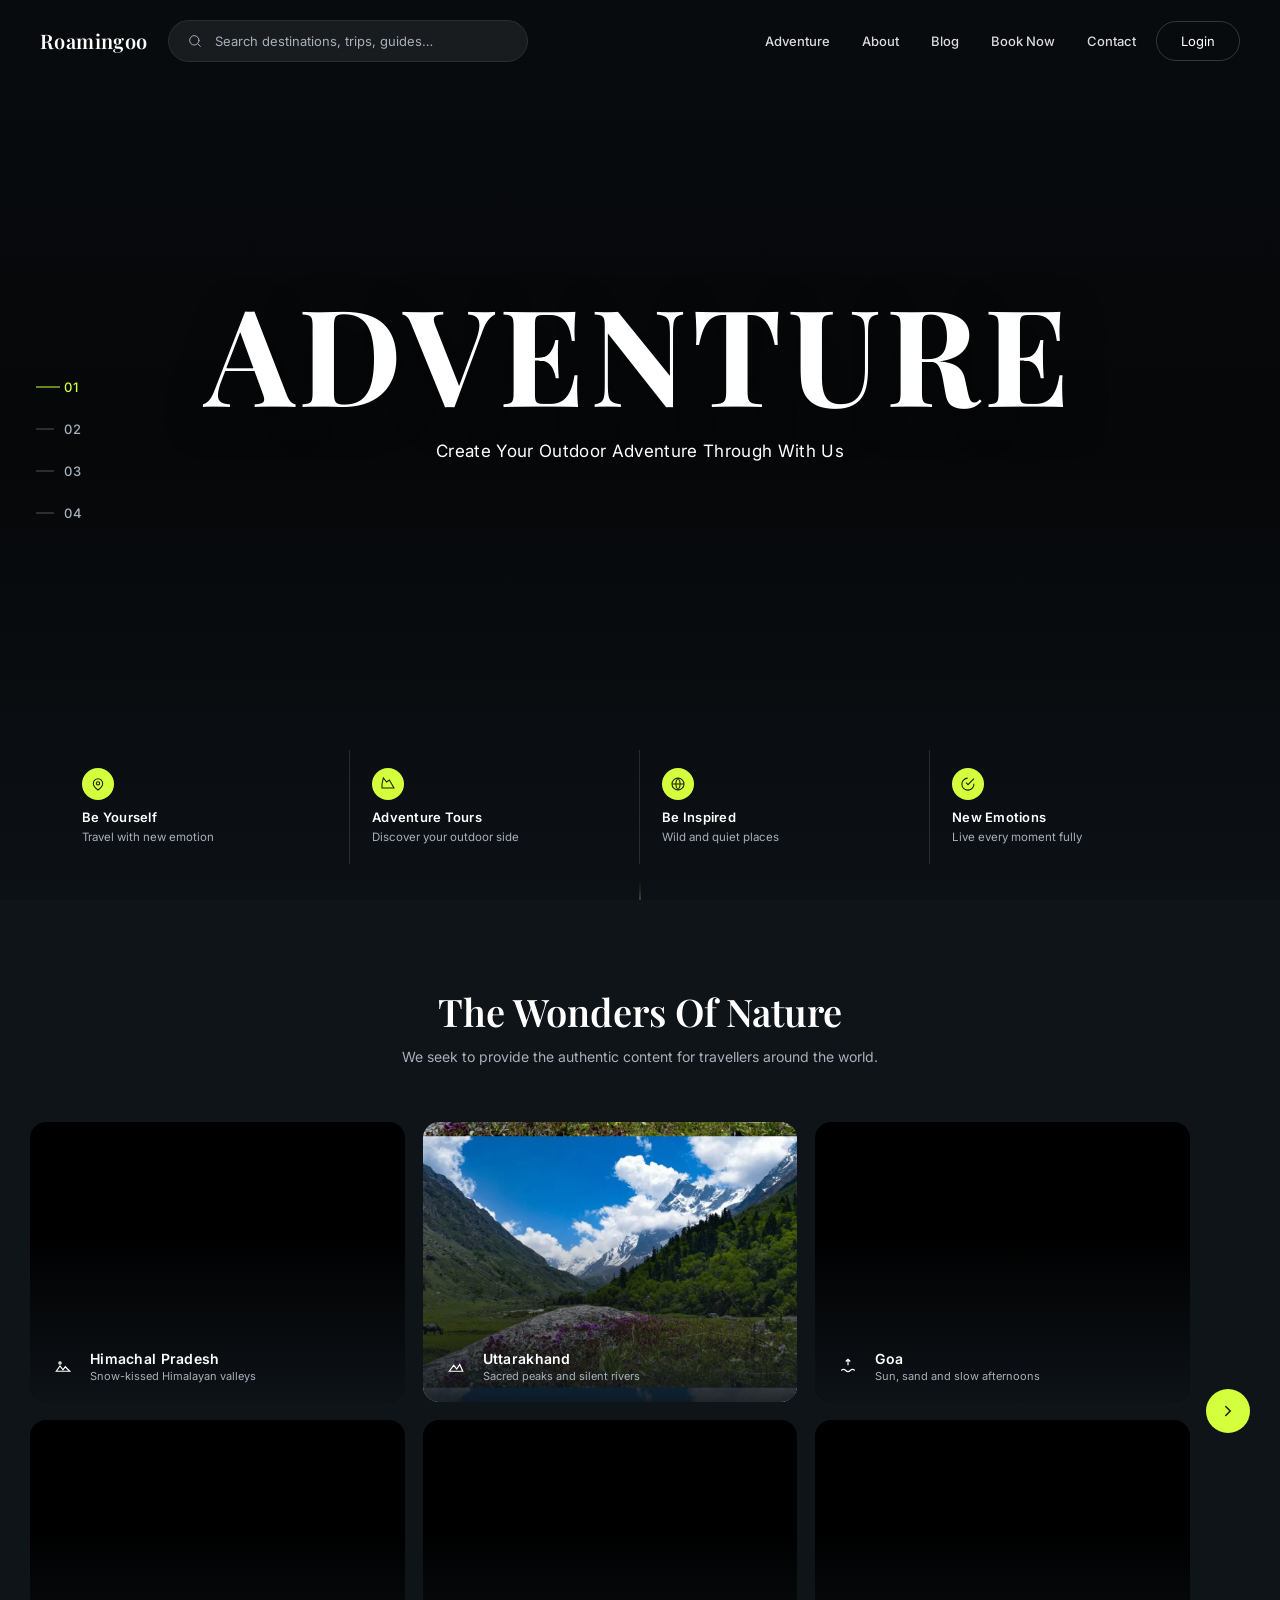
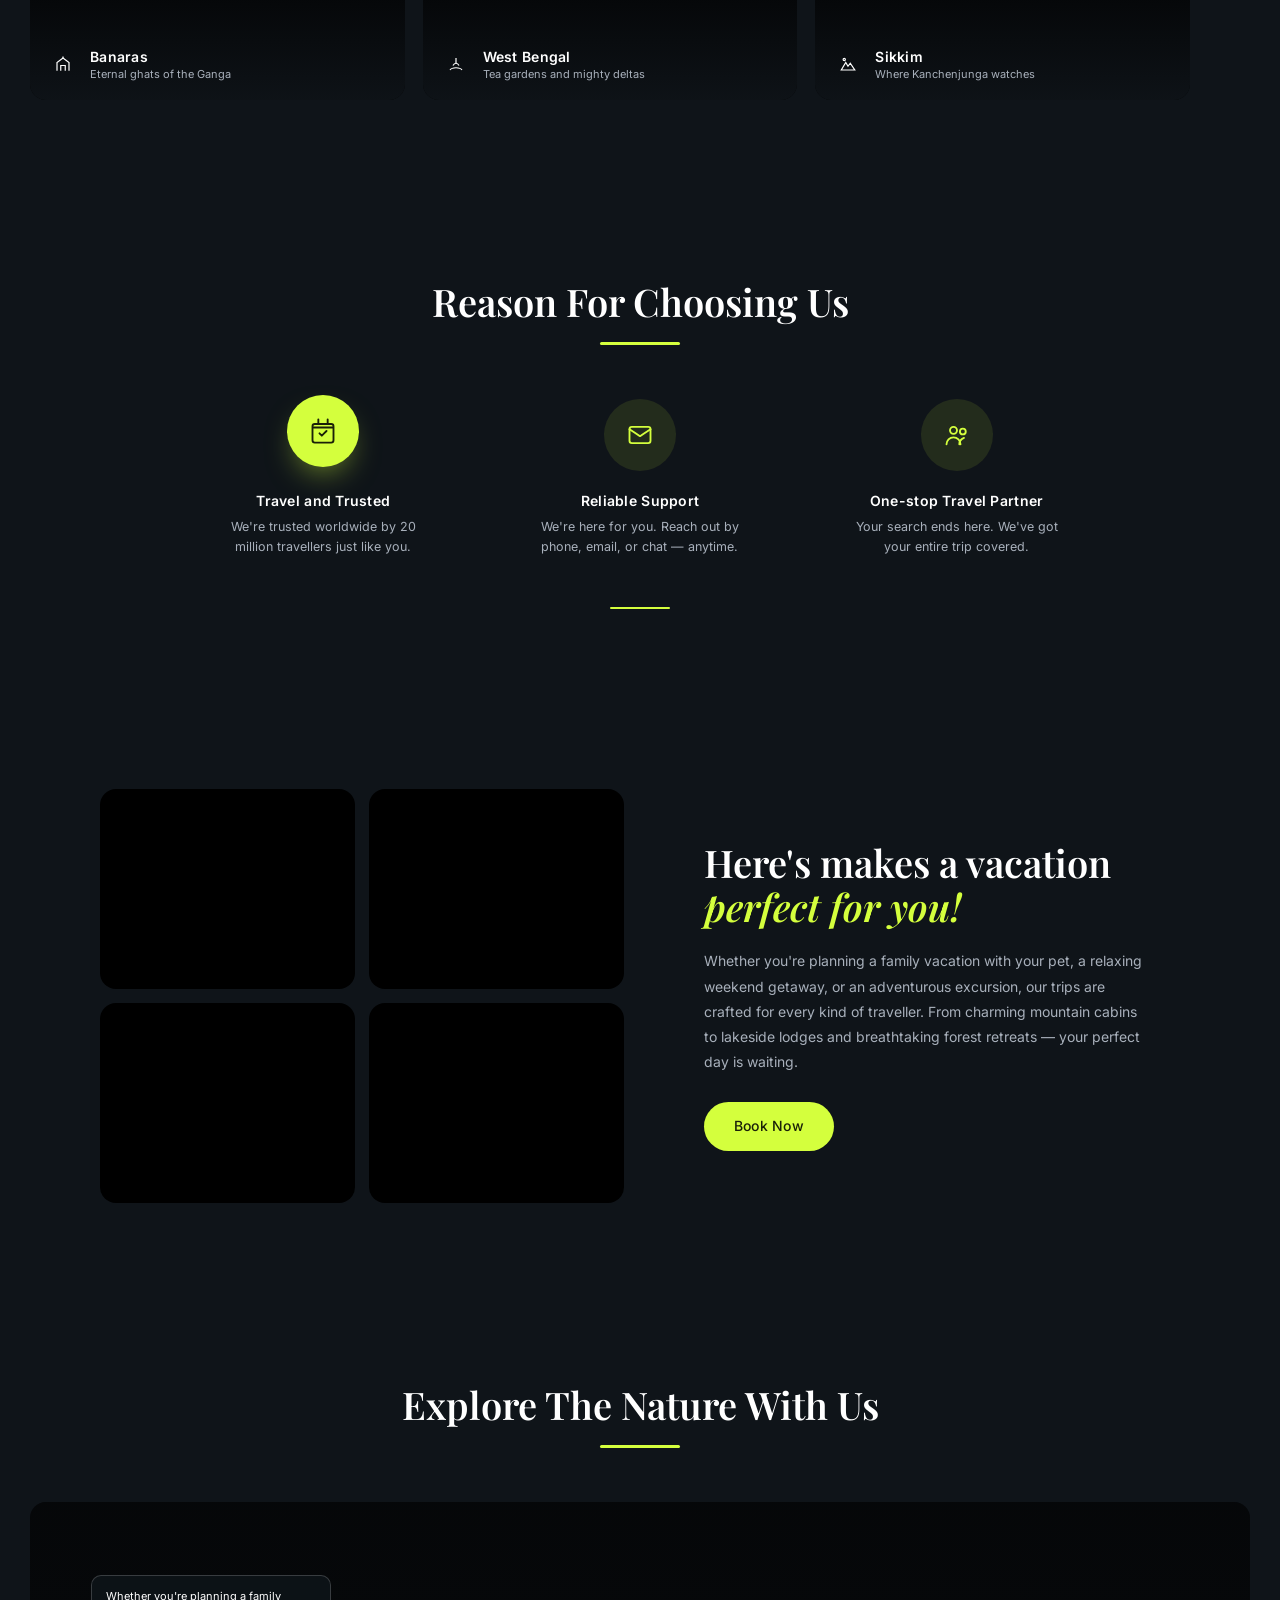
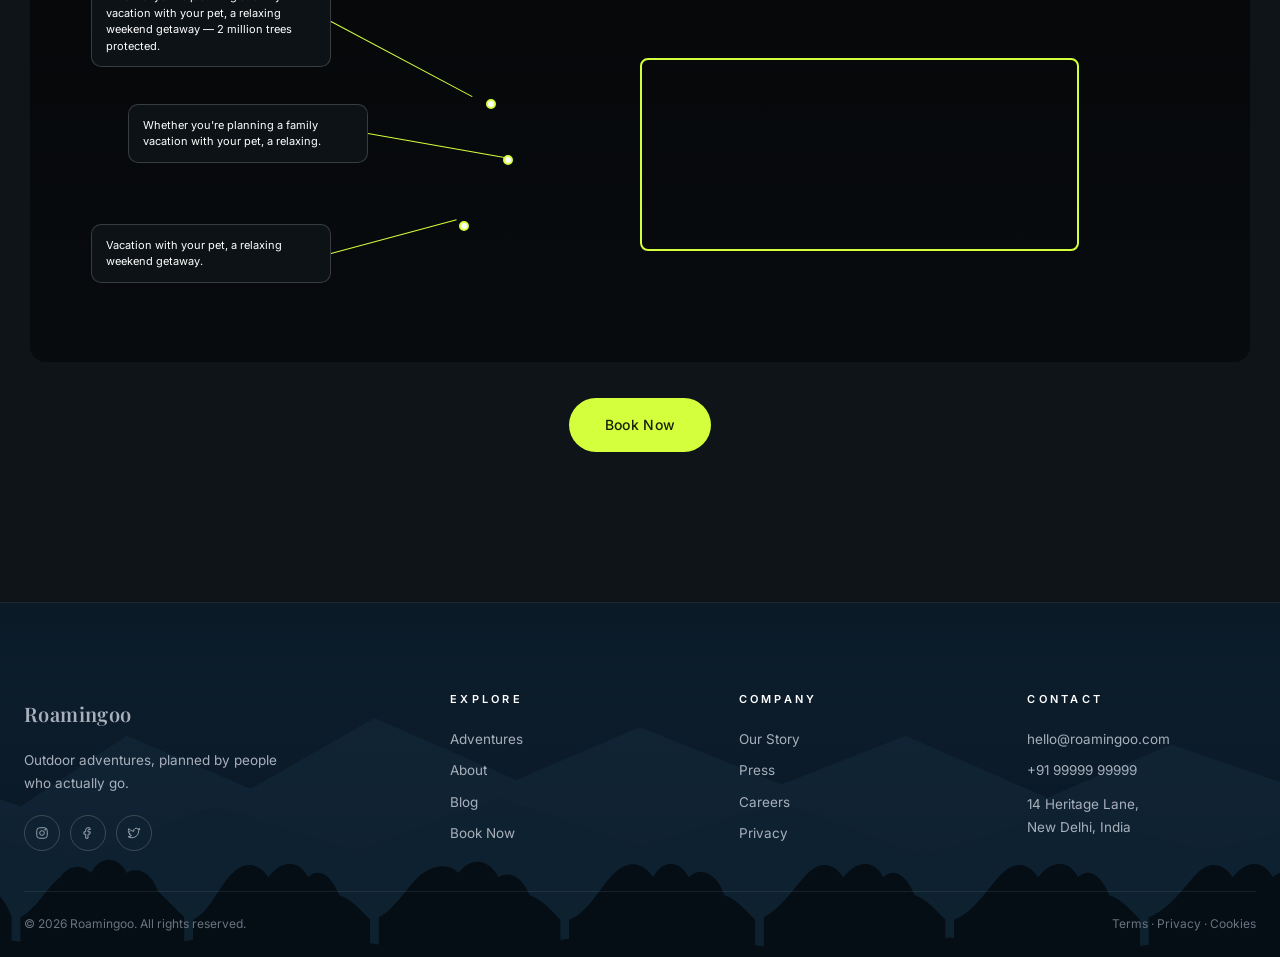
==== commit 6d5ec9f7: "update all the changes" ====
--- a/index.html
+++ b/index.html
@@ -45,7 +45,7 @@
           <li><a href="#adventure" class="nav-link active">Adventure</a></li>
           <li><a href="#about" class="nav-link">About</a></li>
           <li><a href="#blog" class="nav-link">Blog</a></li>
-          <li><a href="#booknow" class="nav-link">Book Now</a></li>
+          <li><a href="booking.html" class="nav-link">Book Now</a></li>
           <li><a href="contact.html" class="nav-link">Contact</a></li>
         </ul>
 
@@ -130,7 +130,7 @@
           </div>
         </a>
 
-        <a href="destination-uttarakhand.html" class="wonder-card reveal" data-delay="200" style="background-image:url('https://images.unsplash.com/photo-1626621331169-2c41d2c5d5e7?auto=format&fit=crop&w=900&q=80')">
+        <a href="destination-uttarakhand.html" class="wonder-card reveal" data-delay="200" style="background-image:url('assets/images/Har-Ki-Dun-Trek-in-November-1200x700.webp')">
           <div class="wonder-info">
             <div class="wonder-icon">
               <svg viewBox="0 0 24 24" fill="none" stroke="currentColor" stroke-width="1.6"><path d="M3 19l6-8 4 5 4-6 4 9H3z"/></svg>
@@ -250,7 +250,7 @@
         <p>
           Whether you're planning a family vacation with your pet, a relaxing weekend getaway, or an adventurous excursion, our trips are crafted for every kind of traveller. From charming mountain cabins to lakeside lodges and breathtaking forest retreats — your perfect day is waiting.
         </p>
-        <a href="#booknow" class="btn btn-primary">Book Now</a>
+        <a href="booking.html" class="btn btn-primary">Book Now</a>
       </div>
 
     </div>
@@ -293,6 +293,10 @@
 
       <div class="explore-frame"></div>
     </div>
+
+    <div class="booknow-cta reveal">
+      <a href="booking.html" class="btn btn-primary large">Book Now</a>
+    </div>
   </section>
 
   <!-- ============ FOOTER ============ -->
@@ -316,7 +320,7 @@
         <a href="#adventure">Adventures</a>
         <a href="#about">About</a>
         <a href="#blog">Blog</a>
-        <a href="#booknow">Book Now</a>
+        <a href="booking.html">Book Now</a>
       </div>
 
       <div class="f-col">
@@ -352,7 +356,7 @@
     <a href="#adventure" class="m-link">Adventure</a>
     <a href="#about" class="m-link">About</a>
     <a href="#blog" class="m-link">Blog</a>
-    <a href="#booknow" class="m-link">Book Now</a>
+    <a href="booking.html" class="m-link">Book Now</a>
     <a href="contact.html" class="m-link">Contact</a>
     <a href="#login" class="btn btn-primary m-cta">Login</a>
   </div>
--- a/css/style.css
+++ b/css/style.css
@@ -247,6 +247,42 @@
 .nav-search input::placeholder{
   color:var(--ink-dim);
 }
+.search-results{
+  position:absolute;
+  top:calc(100% + 10px);
+  left:0;
+  right:0;
+  background:rgba(15,20,25,0.97);
+  border:1px solid var(--line-strong);
+  border-radius:14px;
+  padding:6px;
+  box-shadow:0 20px 50px rgba(0,0,0,0.45);
+  backdrop-filter:blur(12px);
+  display:none;
+  z-index:1000;
+  max-height:60vh;
+  overflow-y:auto;
+}
+.search-results.open{ display:block; }
+.sr-item{
+  display:flex;
+  flex-direction:column;
+  gap:2px;
+  padding:10px 14px;
+  border-radius:10px;
+  color:var(--ink);
+  text-decoration:none;
+  transition:background var(--t-fast);
+}
+.sr-item:hover, .sr-item.active{ background:rgba(212,255,61,0.12); }
+.sr-title{ font-size:13.5px; font-weight:600; color:var(--ink); }
+.sr-desc{ font-size:11.5px; color:var(--ink-dim); }
+.sr-empty{
+  padding:14px;
+  font-size:13px;
+  color:var(--ink-dim);
+  text-align:center;
+}
 
 .nav-menu{
   display:flex;
@@ -654,6 +690,12 @@
   50%{ box-shadow:0 0 0 10px rgba(212,255,61,0); }
 }
 
+.booknow-cta{
+  display:flex;
+  justify-content:center;
+  margin-top:36px;
+}
+
 .annotation{
   position:absolute;
   z-index:3;
@@ -702,11 +744,42 @@
    FOOTER
    ========================================================= */
 .site-footer{
-  max-width:var(--container);
-  margin:30px auto 0;
-  padding:60px 24px 24px;
+  position:relative;
+  max-width:none;
+  margin:60px 0 0;
+  padding:90px 24px 24px;
   border-top:1px solid var(--line);
-}
+  background:
+    linear-gradient(180deg, rgba(15,30,45,0) 0%, rgba(12,26,40,0.55) 30%, rgba(8,20,32,0.92) 100%),
+    linear-gradient(180deg, #0a1a26 0%, #0d2030 45%, #081826 100%);
+  overflow:hidden;
+  isolation:isolate;
+}
+/* far mountain silhouette */
+.site-footer::before{
+  content:"";
+  position:absolute;
+  inset:0;
+  background-image:url("data:image/svg+xml;utf8,<svg xmlns='http://www.w3.org/2000/svg' viewBox='0 0 1920 400' preserveAspectRatio='xMidYMax slice'><path d='M0,260 L120,180 L260,230 L380,150 L520,210 L660,130 L820,200 L960,140 L1120,205 L1260,150 L1420,220 L1560,160 L1720,215 L1860,170 L1920,200 L1920,400 L0,400 Z' fill='%23142a3c' opacity='0.55'/><path d='M0,310 L160,250 L320,290 L480,230 L640,280 L800,220 L960,275 L1120,225 L1280,285 L1440,235 L1600,280 L1760,240 L1920,275 L1920,400 L0,400 Z' fill='%230f2230' opacity='0.7'/></svg>");
+  background-repeat:no-repeat;
+  background-position:center bottom;
+  background-size:cover;
+  z-index:-2;
+  pointer-events:none;
+}
+/* tree silhouette layer */
+.site-footer::after{
+  content:"";
+  position:absolute;
+  inset:0;
+  background-image:url("data:image/svg+xml;utf8,<svg xmlns='http://www.w3.org/2000/svg' viewBox='0 0 1920 400' preserveAspectRatio='xMidYMax slice'><g fill='%23050d15'><path d='M0,360 C30,355 50,330 60,320 C70,305 80,300 100,300 C110,280 130,275 140,290 C155,270 175,275 185,295 C200,290 215,305 220,320 C235,325 245,340 250,355 L250,400 L0,400 Z'/><path d='M260,355 C280,345 290,320 305,310 C315,295 330,295 340,305 C350,285 370,285 380,305 C395,295 410,310 415,325 C425,335 435,345 445,355 L445,400 L260,400 Z'/><path d='M455,358 C475,348 485,318 500,305 C515,290 530,295 540,310 C555,290 575,290 585,310 C600,295 615,315 620,330 C635,335 645,348 655,358 L655,400 L455,400 Z'/><path d='M665,355 C685,345 700,315 715,305 C730,295 745,295 755,305 C770,285 790,290 800,310 C815,300 830,315 835,330 C850,335 860,348 870,358 L870,400 L665,400 Z'/><path d='M880,358 C905,348 915,318 935,302 C950,290 965,295 975,310 C985,290 1005,290 1015,310 C1030,295 1050,310 1055,330 C1070,335 1080,348 1090,358 L1090,400 L880,400 Z'/><path d='M1100,355 C1120,345 1135,320 1150,305 C1165,290 1180,295 1190,310 C1205,290 1225,290 1235,310 C1250,295 1265,315 1270,330 C1285,335 1295,348 1305,358 L1305,400 L1100,400 Z'/><path d='M1315,358 C1340,348 1355,318 1370,305 C1385,290 1400,295 1410,310 C1425,290 1445,290 1455,310 C1470,295 1485,315 1490,330 C1505,335 1515,348 1525,358 L1525,400 L1315,400 Z'/><path d='M1535,355 C1560,345 1575,320 1590,305 C1605,290 1620,295 1630,310 C1645,290 1665,290 1675,310 C1690,295 1705,315 1710,330 C1725,335 1735,348 1745,358 L1745,400 L1535,400 Z'/><path d='M1755,358 C1780,348 1795,318 1815,302 C1830,290 1845,295 1855,310 C1870,295 1890,300 1900,318 C1915,328 1925,348 1920,358 L1920,400 L1755,400 Z'/><path d='M0,385 L40,378 L80,388 L130,378 L180,388 L230,378 L290,388 L350,378 L410,388 L470,378 L540,388 L610,378 L680,388 L750,378 L820,388 L890,378 L960,388 L1030,378 L1100,388 L1170,378 L1240,388 L1310,378 L1380,388 L1450,378 L1520,388 L1600,378 L1680,388 L1760,378 L1840,388 L1920,380 L1920,400 L0,400 Z'/></g></svg>");
+  background-repeat:no-repeat;
+  background-position:center bottom;
+  background-size:cover;
+  z-index:-1;
+  pointer-events:none;
+}
+.site-footer > *{ position:relative; max-width:var(--container); margin-left:auto; margin-right:auto; }
 .footer-grid{
   display:grid;
   grid-template-columns:1fr;
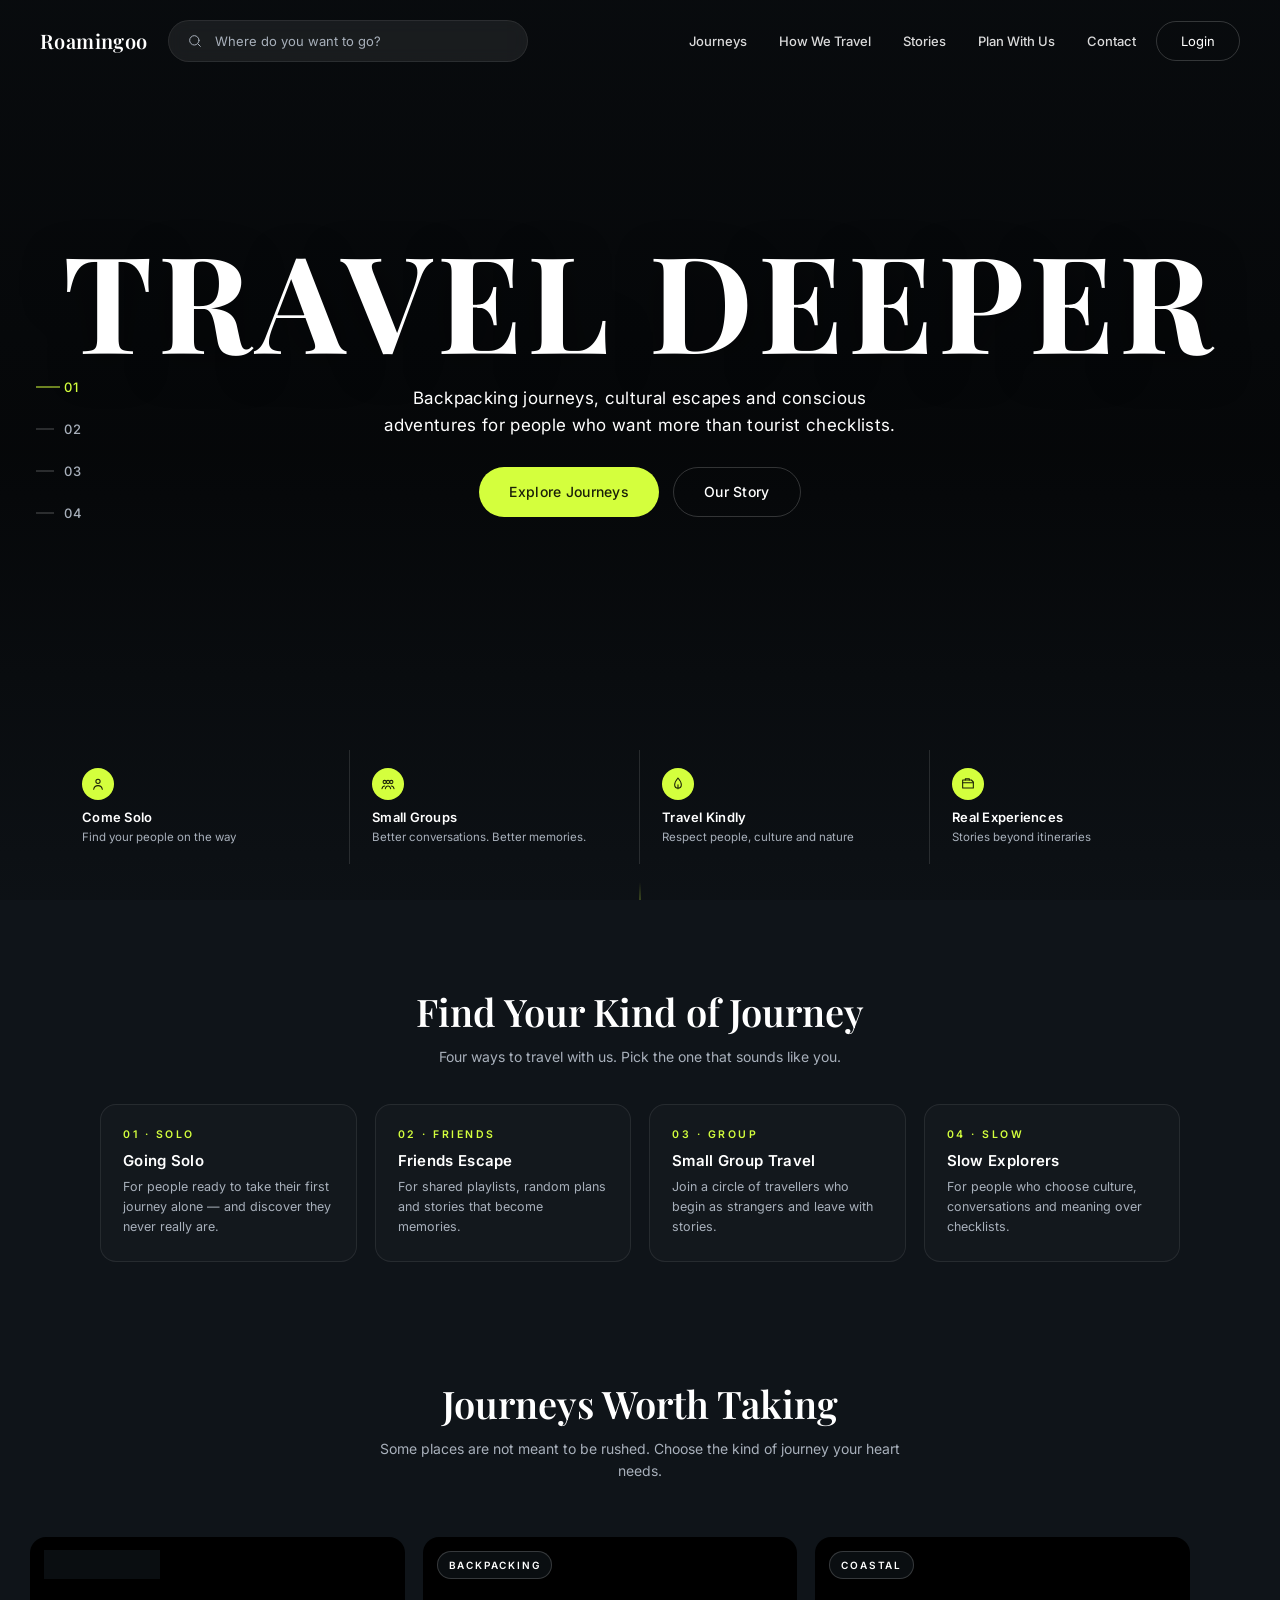
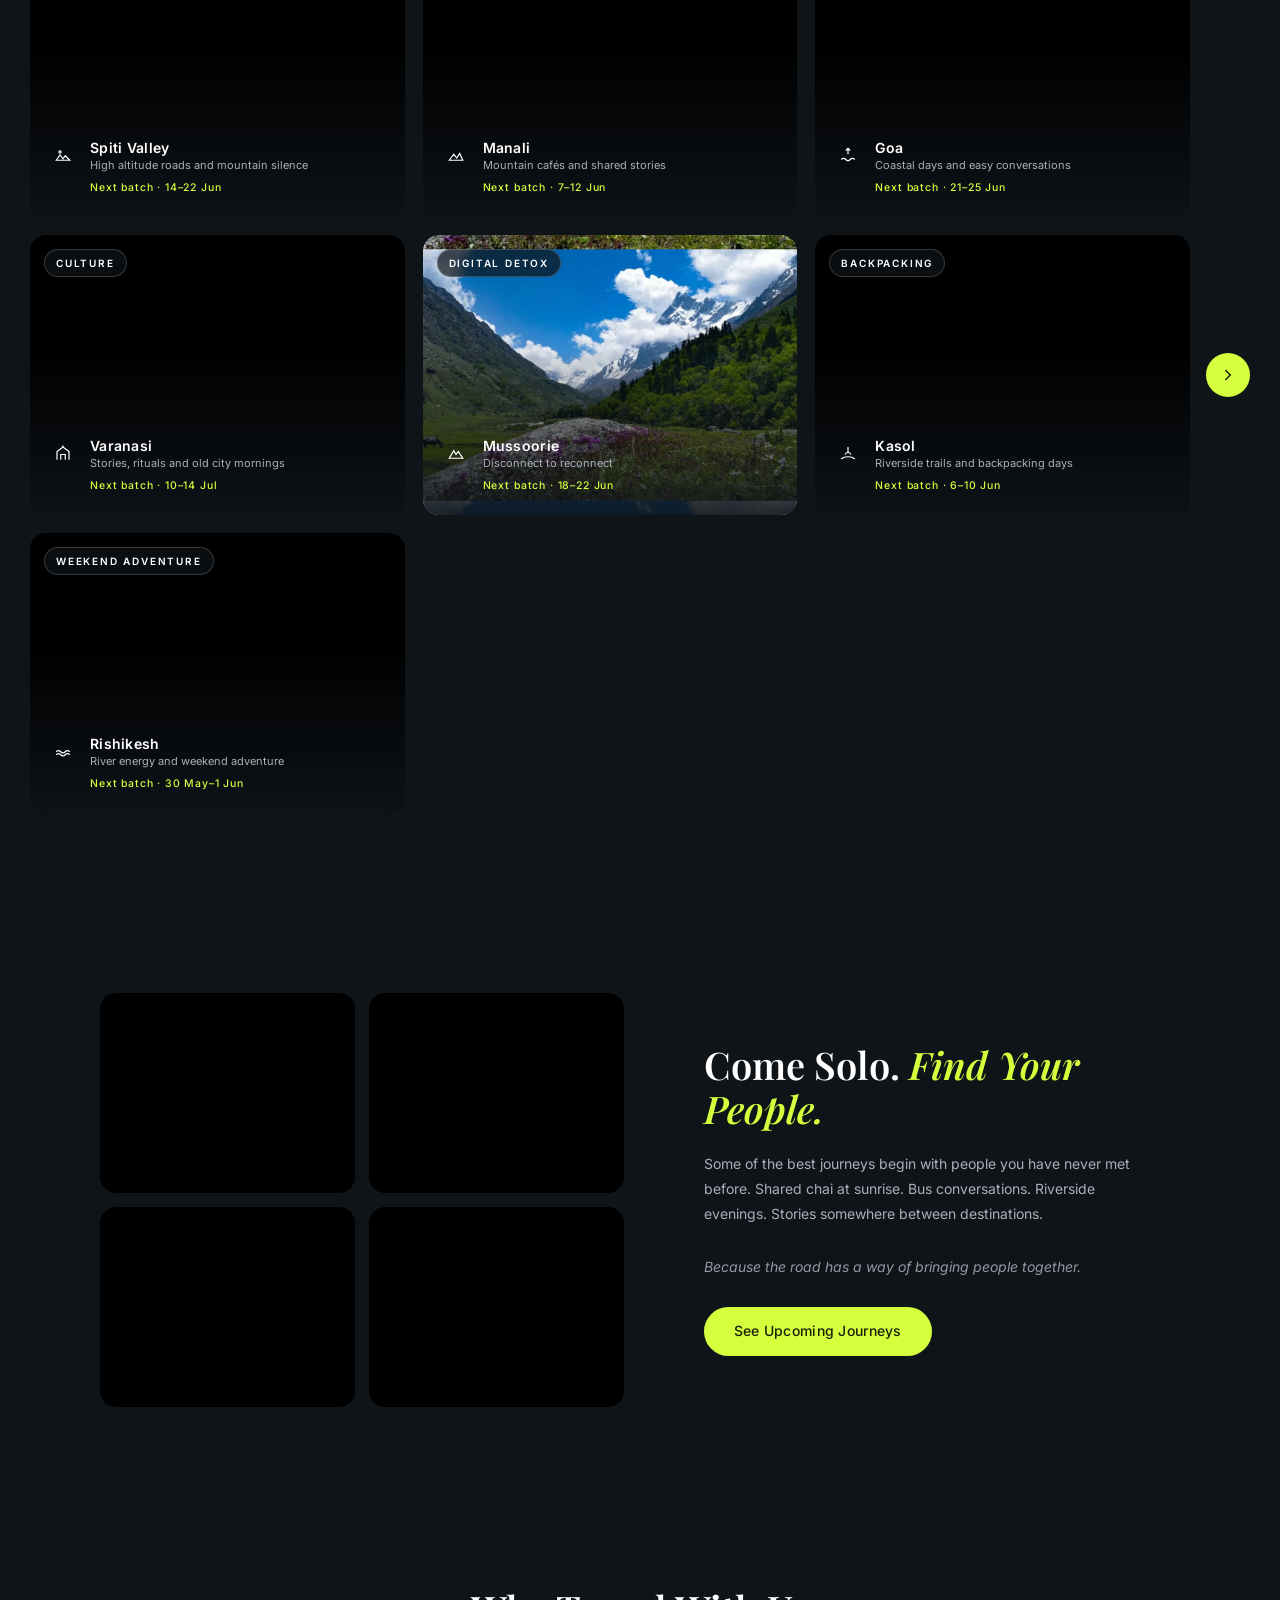
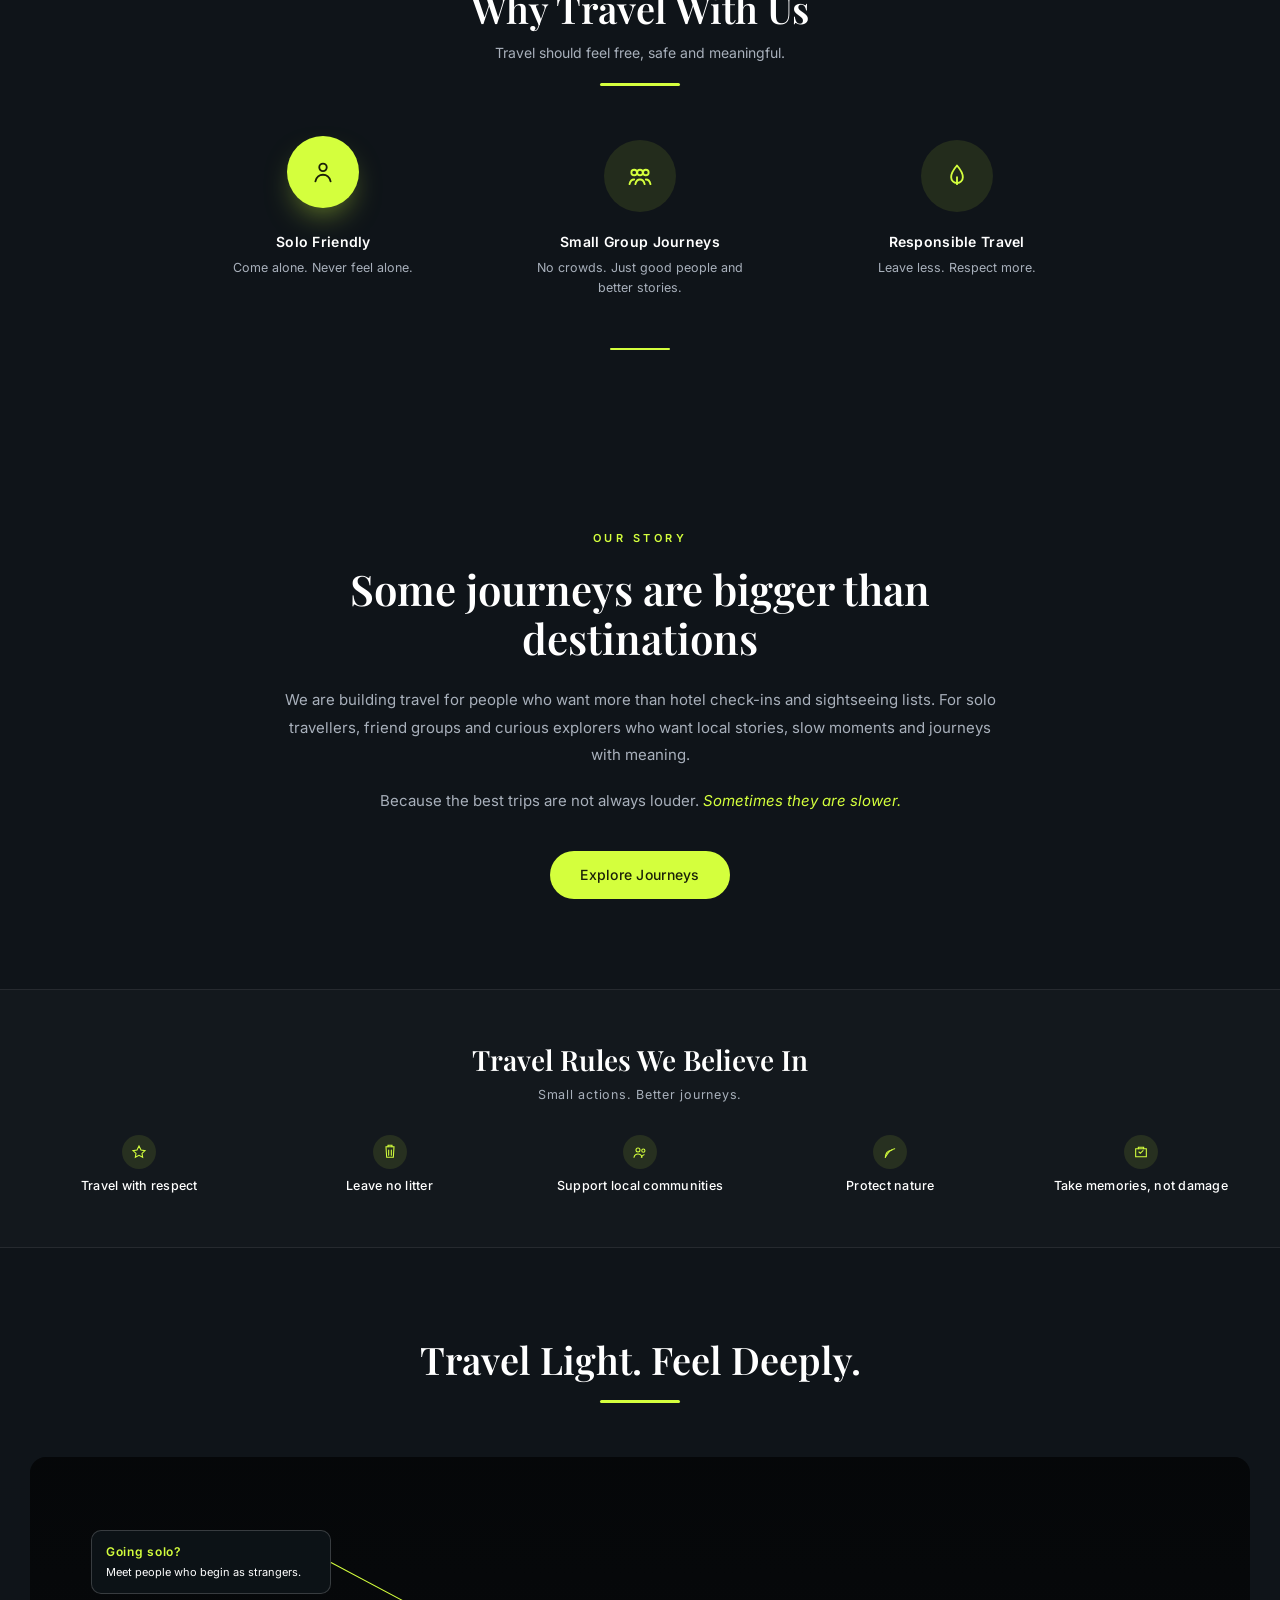
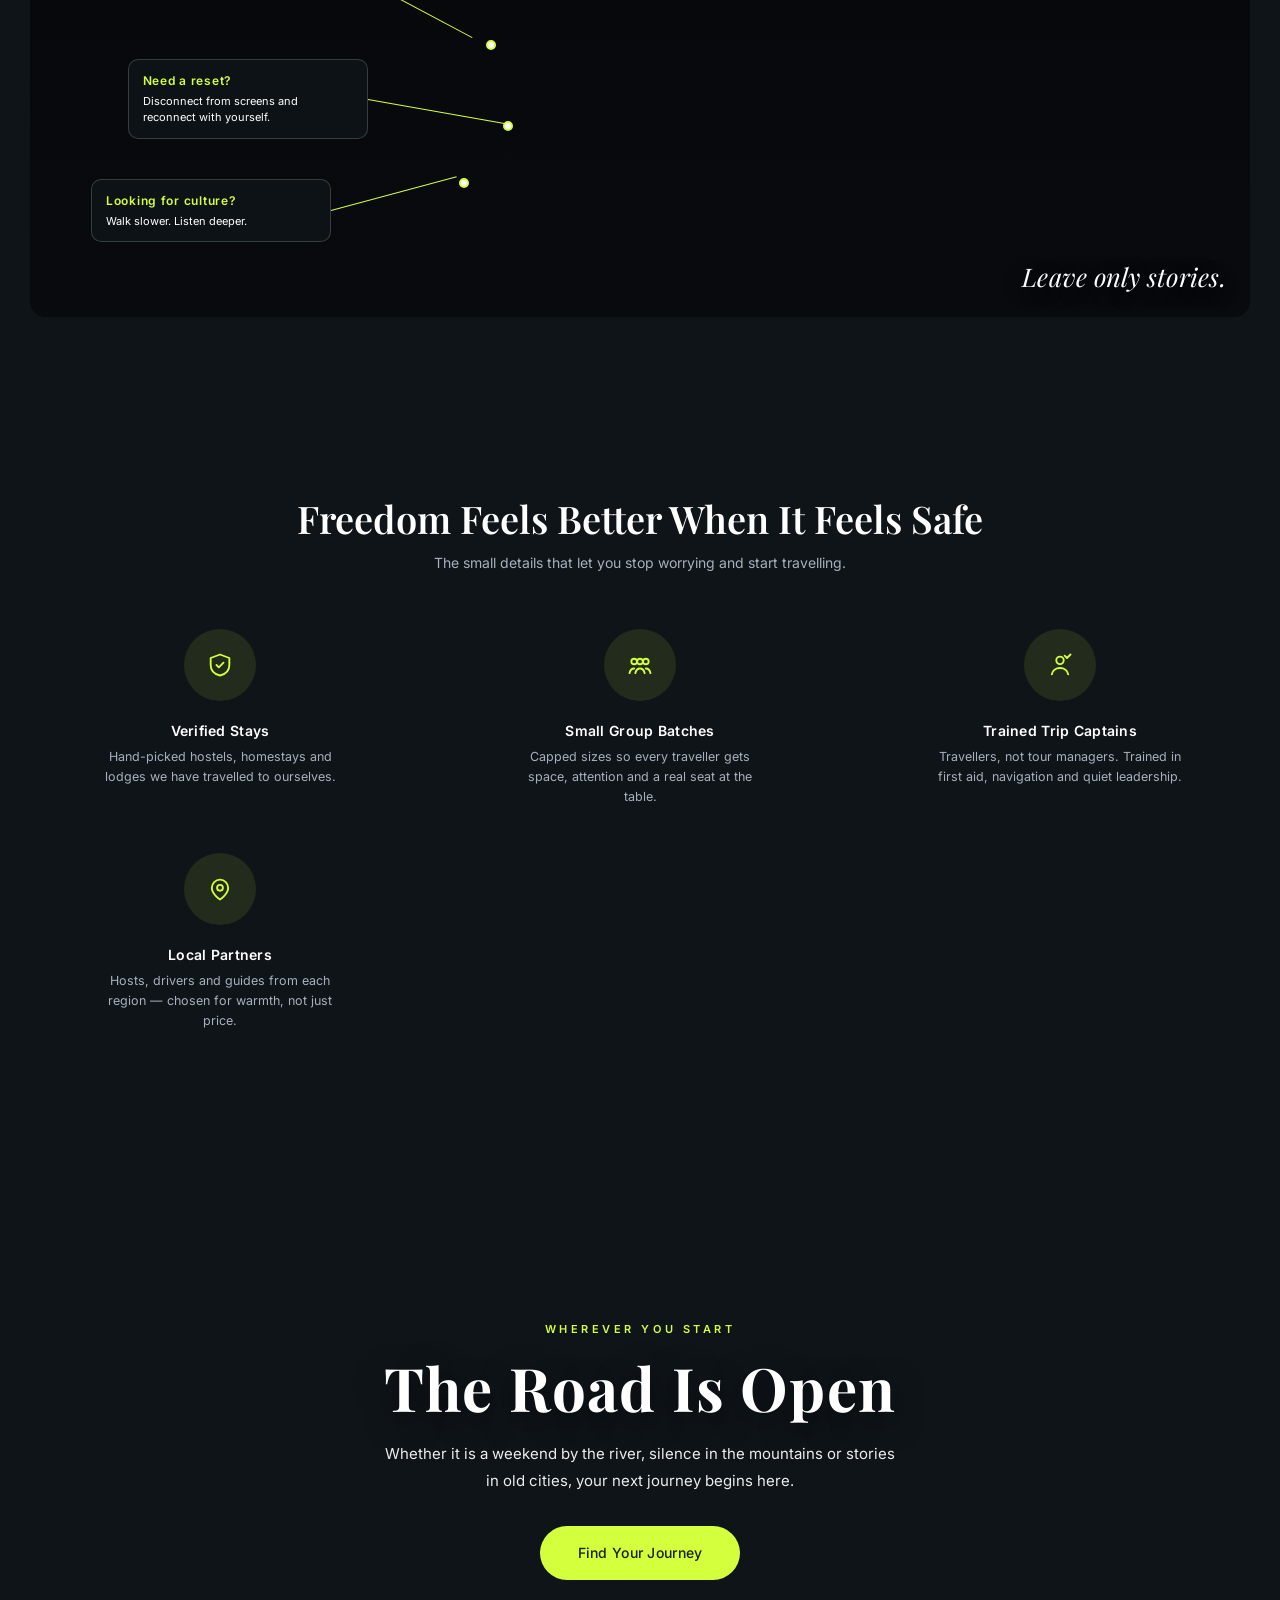
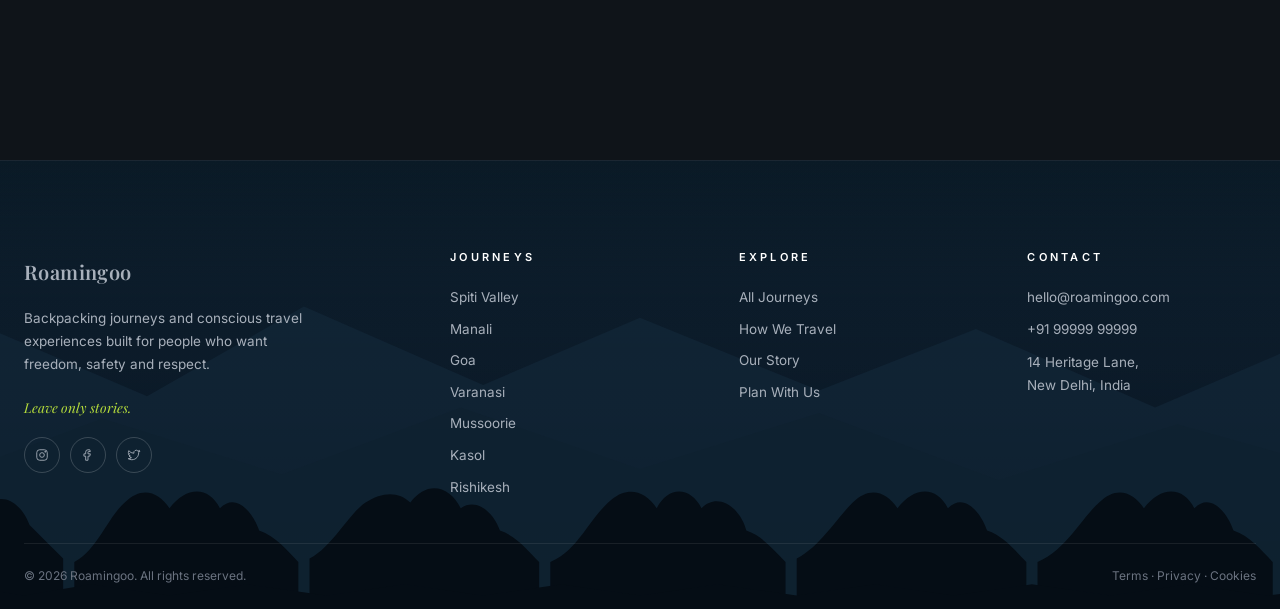
==== commit f59bef5c: "update all chnages" ====
--- a/index.html
+++ b/index.html
@@ -1,368 +1,1008 @@
-<!DOCTYPE html>
+<!doctype html>
 <html lang="en">
-<head>
-  <meta charset="UTF-8" />
-  <meta name="viewport" content="width=device-width, initial-scale=1.0" />
-  <meta name="description" content="Roamingoo — Outdoor adventure travel. Create your outdoor adventure with us." />
-  <title>Roamingoo — Adventure Awaits</title>
-
-  <link rel="preconnect" href="https://fonts.googleapis.com">
-  <link rel="preconnect" href="https://fonts.gstatic.com" crossorigin>
-  <link href="https://fonts.googleapis.com/css2?family=Inter:wght@300;400;500;600;700&family=Playfair+Display:wght@500;600;700;800&display=swap" rel="stylesheet">
-
-  <link rel="stylesheet" href="css/style.css">
-</head>
-<body>
-
-  <!-- ============ HERO ============ -->
-  <section class="hero" id="home">
-
-    <!-- Background slides -->
-    <div class="hero-slides" id="heroSlides">
-      <div class="hero-slide active" style="background-image:url('https://images.unsplash.com/photo-1464822759023-fed622ff2c3b?auto=format&fit=crop&w=1920&q=80')"></div>
-      <div class="hero-slide" style="background-image:url('https://images.unsplash.com/photo-1469474968028-56623f02e42e?auto=format&fit=crop&w=1920&q=80')"></div>
-      <div class="hero-slide" style="background-image:url('https://images.unsplash.com/photo-1454496522488-7a8e488e8606?auto=format&fit=crop&w=1920&q=80')"></div>
-      <div class="hero-slide" style="background-image:url('https://images.unsplash.com/photo-1501785888041-af3ef285b470?auto=format&fit=crop&w=1920&q=80')"></div>
+  <head>
+    <meta charset="UTF-8" />
+    <meta name="viewport" content="width=device-width, initial-scale=1.0" />
+    <meta
+      name="description"
+      content="Roamingoo — Backpacking journeys, cultural escapes and conscious adventures across India for solo travellers, friend groups and small communities. Travel deeper. Leave only stories."
+    />
+    <meta name="theme-color" content="#0f1419" />
+    <meta property="og:title" content="Roamingoo — Travel Deeper" />
+    <meta
+      property="og:description"
+      content="Backpacking journeys and conscious travel experiences across India. Solo-friendly. Small groups. Responsible by design."
+    />
+    <meta property="og:type" content="website" />
+    <title>Roamingoo — Backpacking & Conscious Travel Journeys Across India</title>
+
+    <link rel="preconnect" href="https://fonts.googleapis.com" />
+    <link rel="preconnect" href="https://fonts.gstatic.com" crossorigin />
+    <link
+      href="https://fonts.googleapis.com/css2?family=Inter:wght@300;400;500;600;700&family=Playfair+Display:wght@500;600;700;800&display=swap"
+      rel="stylesheet"
+    />
+
+    <link rel="stylesheet" href="css/style.css" />
+
+    <!-- Structured data: Organization + TravelAgency + FAQ for AEO discoverability -->
+    <script type="application/ld+json">
+    {
+      "@context": "https://schema.org",
+      "@graph": [
+        {
+          "@type": "TravelAgency",
+          "name": "Roamingoo",
+          "url": "https://roamingoo.com/",
+          "description": "Backpacking journeys and conscious travel experiences across India for people who want freedom, safety and respect.",
+          "slogan": "Travel with freedom. Travel with responsibility. Leave only stories.",
+          "areaServed": [
+            { "@type": "Place", "name": "Spiti Valley, Himachal Pradesh" },
+            { "@type": "Place", "name": "Manali, Himachal Pradesh" },
+            { "@type": "Place", "name": "Kasol, Himachal Pradesh" },
+            { "@type": "Place", "name": "Goa" },
+            { "@type": "Place", "name": "Varanasi, Uttar Pradesh" },
+            { "@type": "Place", "name": "Mussoorie, Uttarakhand" },
+            { "@type": "Place", "name": "Rishikesh, Uttarakhand" }
+          ],
+          "knowsAbout": [
+            "Backpacking trips India",
+            "Solo travel groups India",
+            "Small group travel",
+            "Responsible travel",
+            "Digital detox retreats",
+            "Cultural journeys",
+            "Community travel"
+          ]
+        },
+        {
+          "@type": "FAQPage",
+          "mainEntity": [
+            {
+              "@type": "Question",
+              "name": "Can I join a Roamingoo journey solo?",
+              "acceptedAnswer": {
+                "@type": "Answer",
+                "text": "Yes. Most travellers come solo. Small group batches, trained trip captains and verified stays make it easy to come alone and never feel alone."
+              }
+            },
+            {
+              "@type": "Question",
+              "name": "Are these trips backpacker-friendly?",
+              "acceptedAnswer": {
+                "@type": "Answer",
+                "text": "Every journey is built around backpacking culture — local stays, slow days, real conversations and a small batch of like-minded travellers."
+              }
+            },
+            {
+              "@type": "Question",
+              "name": "What does responsible travel mean at Roamingoo?",
+              "acceptedAnswer": {
+                "@type": "Answer",
+                "text": "We travel with respect, leave no litter, support local communities, protect nature and take memories instead of damage. Small actions, better journeys."
+              }
+            },
+            {
+              "@type": "Question",
+              "name": "Do you run digital detox retreats?",
+              "acceptedAnswer": {
+                "@type": "Answer",
+                "text": "Yes — our Mussoorie journey is built as a quiet, screen-free reset in the lower Himalayas, designed for slow walks, journalling and reconnecting."
+              }
+            }
+          ]
+        }
+      ]
+    }
+    </script>
+  </head>
+  <body>
+    <!-- ============ 01 · HERO ============ -->
+    <section class="hero" id="home">
+      <!-- Background slides -->
+      <div class="hero-slides" id="heroSlides">
+        <div
+          class="hero-slide active"
+          style="
+            background-image: url(&quot;https://images.unsplash.com/photo-1464822759023-fed622ff2c3b?auto=format&fit=crop&w=1920&q=80&quot;);
+          "
+        ></div>
+        <div
+          class="hero-slide"
+          style="
+            background-image: url(&quot;https://images.unsplash.com/photo-1469474968028-56623f02e42e?auto=format&fit=crop&w=1920&q=80&quot;);
+          "
+        ></div>
+        <div
+          class="hero-slide"
+          style="
+            background-image: url(&quot;https://images.unsplash.com/photo-1454496522488-7a8e488e8606?auto=format&fit=crop&w=1920&q=80&quot;);
+          "
+        ></div>
+        <div
+          class="hero-slide"
+          style="
+            background-image: url(&quot;https://images.unsplash.com/photo-1501785888041-af3ef285b470?auto=format&fit=crop&w=1920&q=80&quot;);
+          "
+        ></div>
+      </div>
+      <div class="hero-overlay"></div>
+
+      <!-- Navbar -->
+      <header class="site-header" id="siteHeader">
+        <nav class="nav" aria-label="Primary">
+          <a href="#home" class="logo" aria-label="Roamingoo home">
+            <span class="logo-word">Roamingoo</span>
+          </a>
+
+          <div class="nav-search">
+            <svg
+              viewBox="0 0 24 24"
+              fill="none"
+              stroke="currentColor"
+              stroke-width="1.5"
+              stroke-linecap="round"
+            >
+              <circle cx="11" cy="11" r="7" />
+              <path d="m20 20-3.5-3.5" />
+            </svg>
+            <input
+              type="text"
+              placeholder="Where do you want to go?"
+              aria-label="Find a journey"
+            />
+          </div>
+
+          <ul class="nav-menu">
+            <li><a href="#journeys" class="nav-link active">Journeys</a></li>
+            <li><a href="#why" class="nav-link">How We Travel</a></li>
+            <li><a href="#story" class="nav-link">Stories</a></li>
+            <li><a href="booking.html" class="nav-link">Plan With Us</a></li>
+            <li><a href="contact.html" class="nav-link">Contact</a></li>
+          </ul>
+
+          <a href="#plan" class="btn-login">Login</a>
+
+          <button
+            class="hamburger"
+            id="hamburger"
+            aria-label="Open menu"
+            aria-expanded="false"
+          >
+            <span></span><span></span><span></span>
+          </button>
+        </nav>
+      </header>
+
+      <!-- Vertical pagination -->
+      <div class="hero-pagination" id="heroPagination">
+        <button class="active" data-idx="0"><span>01</span></button>
+        <button data-idx="1"><span>02</span></button>
+        <button data-idx="2"><span>03</span></button>
+        <button data-idx="3"><span>04</span></button>
+      </div>
+
+      <!-- Center content -->
+      <div class="hero-content">
+        <h1 class="hero-title reveal">TRAVEL DEEPER</h1>
+        <p class="hero-sub reveal" data-delay="200">
+          Backpacking journeys, cultural escapes and conscious adventures for
+          people who want more than tourist checklists.
+        </p>
+        <div class="hero-ctas reveal" data-delay="350">
+          <a href="#journeys" class="btn btn-primary">Explore Journeys</a>
+          <a href="#story" class="btn btn-ghost">Our Story</a>
+        </div>
+      </div>
+
+      <!-- Feature strip — solo / small group / kind / real -->
+      <div class="hero-features">
+        <article class="feature reveal" data-delay="100">
+          <div class="feature-icon">
+            <svg
+              viewBox="0 0 24 24"
+              fill="none"
+              stroke="currentColor"
+              stroke-width="1.6"
+              stroke-linecap="round"
+              stroke-linejoin="round"
+            >
+              <circle cx="12" cy="8" r="3.2" />
+              <path d="M5.5 20c.7-3.4 3.4-5.6 6.5-5.6S17.8 16.6 18.5 20" />
+            </svg>
+          </div>
+          <h4>Come Solo</h4>
+          <p>Find your people on the way</p>
+        </article>
+        <article class="feature reveal" data-delay="200">
+          <div class="feature-icon">
+            <svg
+              viewBox="0 0 24 24"
+              fill="none"
+              stroke="currentColor"
+              stroke-width="1.6"
+              stroke-linecap="round"
+              stroke-linejoin="round"
+            >
+              <circle cx="7" cy="9" r="2.4" />
+              <circle cx="17" cy="9" r="2.4" />
+              <circle cx="12" cy="9" r="2.4" />
+              <path d="M3 19c.6-2.6 2.2-4 4-4M21 19c-.6-2.6-2.2-4-4-4M8 19c.6-2.6 2-4 4-4s3.4 1.4 4 4" />
+            </svg>
+          </div>
+          <h4>Small Groups</h4>
+          <p>Better conversations. Better memories.</p>
+        </article>
+        <article class="feature reveal" data-delay="300">
+          <div class="feature-icon">
+            <svg
+              viewBox="0 0 24 24"
+              fill="none"
+              stroke="currentColor"
+              stroke-width="1.6"
+              stroke-linecap="round"
+              stroke-linejoin="round"
+            >
+              <path d="M12 3c-3.5 4-5 7-5 10a5 5 0 0 0 10 0c0-3-1.5-6-5-10z" />
+              <path d="M12 13v6" />
+            </svg>
+          </div>
+          <h4>Travel Kindly</h4>
+          <p>Respect people, culture and nature</p>
+        </article>
+        <article class="feature reveal" data-delay="400">
+          <div class="feature-icon">
+            <svg
+              viewBox="0 0 24 24"
+              fill="none"
+              stroke="currentColor"
+              stroke-width="1.6"
+              stroke-linecap="round"
+              stroke-linejoin="round"
+            >
+              <path d="M4 6h13l3 3v9H4z" />
+              <path d="M4 10h16" />
+              <path d="M8 6V4h6v2" />
+            </svg>
+          </div>
+          <h4>Real Experiences</h4>
+          <p>Stories beyond itineraries</p>
+        </article>
+      </div>
+
+      <a href="#kinds" class="scroll-cue" aria-label="Scroll down">
+        <span></span>
+      </a>
+    </section>
+
+    <!-- ============ 02 · FIND YOUR KIND OF JOURNEY ============ -->
+    <section class="section journey-types" id="kinds" aria-labelledby="kinds-title">
+      <header class="section-head reveal">
+        <h2 class="section-title" id="kinds-title">Find Your Kind of Journey</h2>
+        <p class="section-sub">
+          Four ways to travel with us. Pick the one that sounds like you.
+        </p>
+      </header>
+
+      <div class="kinds-grid">
+        <a href="#journeys" class="kind-card reveal" data-delay="100">
+          <span class="kind-eyebrow">01 · Solo</span>
+          <h3>Going Solo</h3>
+          <p>
+            For people ready to take their first journey alone — and discover
+            they never really are.
+          </p>
+        </a>
+        <a href="#journeys" class="kind-card reveal" data-delay="200">
+          <span class="kind-eyebrow">02 · Friends</span>
+          <h3>Friends Escape</h3>
+          <p>
+            For shared playlists, random plans and stories that become
+            memories.
+          </p>
+        </a>
+        <a href="#journeys" class="kind-card reveal" data-delay="300">
+          <span class="kind-eyebrow">03 · Group</span>
+          <h3>Small Group Travel</h3>
+          <p>
+            Join a circle of travellers who begin as strangers and leave with
+            stories.
+          </p>
+        </a>
+        <a href="#journeys" class="kind-card reveal" data-delay="400">
+          <span class="kind-eyebrow">04 · Slow</span>
+          <h3>Slow Explorers</h3>
+          <p>
+            For people who choose culture, conversations and meaning over
+            checklists.
+          </p>
+        </a>
+      </div>
+    </section>
+
+    <!-- ============ 03 · JOURNEYS WORTH TAKING (Destination grid) ============ -->
+    <section class="section wonders" id="journeys" aria-labelledby="journeys-title">
+      <header class="section-head reveal">
+        <h2 class="section-title" id="journeys-title">Journeys Worth Taking</h2>
+        <p class="section-sub">
+          Some places are not meant to be rushed. Choose the kind of journey
+          your heart needs.
+        </p>
+      </header>
+
+      <div class="wonders-wrap">
+        <div class="wonders-grid" id="wondersGrid">
+          <a
+            href="destination.html"
+            class="wonder-card reveal"
+            data-delay="100"
+            style="
+              background-image: url(&quot;https://images.unsplash.com/photo-1626621341517-bbf3d9990a23?auto=format&fit=crop&w=900&q=80&quot;);
+            "
+          >
+            <span class="wonder-tag">Backpacking</span>
+            <div class="wonder-info">
+              <div class="wonder-icon">
+                <svg
+                  viewBox="0 0 24 24"
+                  fill="none"
+                  stroke="currentColor"
+                  stroke-width="1.6"
+                >
+                  <path d="M3 19l5-7 4 5 3-4 6 6H3z" />
+                  <circle cx="8" cy="8" r="1.5" />
+                </svg>
+              </div>
+              <div>
+                <h4>Spiti Valley</h4>
+                <p>High altitude roads and mountain silence</p>
+                <span class="wonder-dates">Next batch · 14–22 Jun</span>
+              </div>
+            </div>
+          </a>
+
+          <a
+            href="destination.html"
+            class="wonder-card reveal"
+            data-delay="200"
+            style="
+              background-image: url(&quot;https://images.unsplash.com/photo-1605640840605-14ac1855827b?auto=format&fit=crop&w=900&q=80&quot;);
+            "
+          >
+            <span class="wonder-tag">Backpacking</span>
+            <div class="wonder-info">
+              <div class="wonder-icon">
+                <svg
+                  viewBox="0 0 24 24"
+                  fill="none"
+                  stroke="currentColor"
+                  stroke-width="1.6"
+                >
+                  <path d="M3 19l6-8 4 5 4-6 4 9H3z" />
+                </svg>
+              </div>
+              <div>
+                <h4>Manali</h4>
+                <p>Mountain cafés and shared stories</p>
+                <span class="wonder-dates">Next batch · 7–12 Jun</span>
+              </div>
+            </div>
+          </a>
+
+          <a
+            href="destination-goa.html"
+            class="wonder-card reveal"
+            data-delay="300"
+            style="
+              background-image: url(&quot;https://images.unsplash.com/photo-1512343879784-a960bf40e7f2?auto=format&fit=crop&w=900&q=80&quot;);
+            "
+          >
+            <span class="wonder-tag">Coastal</span>
+            <div class="wonder-info">
+              <div class="wonder-icon">
+                <svg
+                  viewBox="0 0 24 24"
+                  fill="none"
+                  stroke="currentColor"
+                  stroke-width="1.6"
+                >
+                  <path d="M3 18c2-2 4-2 6 0s4 2 6 0 4-2 6 0" />
+                  <path d="M12 11V3M9 6l3-3 3 3" />
+                </svg>
+              </div>
+              <div>
+                <h4>Goa</h4>
+                <p>Coastal days and easy conversations</p>
+                <span class="wonder-dates">Next batch · 21–25 Jun</span>
+              </div>
+            </div>
+          </a>
+
+          <a
+            href="destination-banaras.html"
+            class="wonder-card reveal"
+            data-delay="400"
+            style="
+              background-image: url(&quot;https://images.unsplash.com/photo-1561361513-2d000a50f0dc?auto=format&fit=crop&w=900&q=80&quot;);
+            "
+          >
+            <span class="wonder-tag">Culture</span>
+            <div class="wonder-info">
+              <div class="wonder-icon">
+                <svg
+                  viewBox="0 0 24 24"
+                  fill="none"
+                  stroke="currentColor"
+                  stroke-width="1.6"
+                >
+                  <path d="M4 21V10l8-6 8 6v11" />
+                  <path d="M9 21v-7h6v7" />
+                  <path d="M12 4v-2" />
+                </svg>
+              </div>
+              <div>
+                <h4>Varanasi</h4>
+                <p>Stories, rituals and old city mornings</p>
+                <span class="wonder-dates">Next batch · 10–14 Jul</span>
+              </div>
+            </div>
+          </a>
+
+          <a
+            href="destination-uttarakhand.html"
+            class="wonder-card reveal"
+            data-delay="500"
+            style="
+              background-image: url(&quot;assets/images/Har-Ki-Dun-Trek-in-November-1200x700.webp&quot;);
+            "
+          >
+            <span class="wonder-tag">Digital Detox</span>
+            <div class="wonder-info">
+              <div class="wonder-icon">
+                <svg
+                  viewBox="0 0 24 24"
+                  fill="none"
+                  stroke="currentColor"
+                  stroke-width="1.6"
+                >
+                  <path d="M3 19l6-10 3 5 3-4 6 9H3z" />
+                </svg>
+              </div>
+              <div>
+                <h4>Mussoorie</h4>
+                <p>Disconnect to reconnect</p>
+                <span class="wonder-dates">Next batch · 18–22 Jun</span>
+              </div>
+            </div>
+          </a>
+
+          <a
+            href="destination.html"
+            class="wonder-card reveal"
+            data-delay="600"
+            style="
+              background-image: url(&quot;https://images.unsplash.com/photo-1582719471384-894fbb16e074?auto=format&fit=crop&w=900&q=80&quot;);
+            "
+          >
+            <span class="wonder-tag">Backpacking</span>
+            <div class="wonder-info">
+              <div class="wonder-icon">
+                <svg
+                  viewBox="0 0 24 24"
+                  fill="none"
+                  stroke="currentColor"
+                  stroke-width="1.6"
+                >
+                  <path d="M3 20c2-2 5-3 9-3s7 1 9 3" />
+                  <path d="M8 14c1-2 2-3 4-3s3 1 4 3" />
+                  <path d="M12 11V4" />
+                </svg>
+              </div>
+              <div>
+                <h4>Kasol</h4>
+                <p>Riverside trails and backpacking days</p>
+                <span class="wonder-dates">Next batch · 6–10 Jun</span>
+              </div>
+            </div>
+          </a>
+
+          <a
+            href="destination-uttarakhand.html"
+            class="wonder-card reveal"
+            data-delay="700"
+            style="
+              background-image: url(&quot;https://images.unsplash.com/photo-1501785888041-af3ef285b470?auto=format&fit=crop&w=900&q=80&quot;);
+            "
+          >
+            <span class="wonder-tag">Weekend Adventure</span>
+            <div class="wonder-info">
+              <div class="wonder-icon">
+                <svg
+                  viewBox="0 0 24 24"
+                  fill="none"
+                  stroke="currentColor"
+                  stroke-width="1.6"
+                >
+                  <path d="M3 17c2-2 4-2 6 0s4 2 6 0 4-2 6 0" />
+                  <path d="M3 13c2-2 4-2 6 0s4 2 6 0 4-2 6 0" />
+                </svg>
+              </div>
+              <div>
+                <h4>Rishikesh</h4>
+                <p>River energy and weekend adventure</p>
+                <span class="wonder-dates">Next batch · 30 May–1 Jun</span>
+              </div>
+            </div>
+          </a>
+        </div>
+
+        <button class="wonders-next" id="wondersNext" aria-label="Next">
+          <svg
+            viewBox="0 0 24 24"
+            fill="none"
+            stroke="currentColor"
+            stroke-width="2"
+            stroke-linecap="round"
+          >
+            <path d="M9 6l6 6-6 6" />
+          </svg>
+        </button>
+      </div>
+    </section>
+
+    <!-- ============ 04 · COME SOLO. FIND YOUR PEOPLE. (Community block) ============ -->
+    <section class="section perfect" id="community" aria-labelledby="community-title">
+      <div class="perfect-grid">
+        <div class="perfect-collage reveal">
+          <div
+            class="col-img col-img-1"
+            style="
+              background-image: url(&quot;https://images.unsplash.com/photo-1525253086316-d0c936c814f8?auto=format&fit=crop&w=900&q=80&quot;);
+            "
+          ></div>
+          <div
+            class="col-img col-img-2"
+            style="
+              background-image: url(&quot;https://images.unsplash.com/photo-1504609813442-a8924e83f76e?auto=format&fit=crop&w=900&q=80&quot;);
+            "
+          ></div>
+          <div
+            class="col-img col-img-3"
+            style="
+              background-image: url(&quot;https://images.unsplash.com/photo-1530789253388-582c481c54b0?auto=format&fit=crop&w=900&q=80&quot;);
+            "
+          ></div>
+          <div
+            class="col-img col-img-4"
+            style="
+              background-image: url(&quot;https://images.unsplash.com/photo-1517457373958-b7bdd4587205?auto=format&fit=crop&w=900&q=80&quot;);
+            "
+          ></div>
+        </div>
+
+        <div class="perfect-text reveal" data-delay="200">
+          <h2 class="section-title" id="community-title">
+            Come Solo. <em>Find Your People.</em>
+          </h2>
+          <p>
+            Some of the best journeys begin with people you have never met
+            before. Shared chai at sunrise. Bus conversations. Riverside
+            evenings. Stories somewhere between destinations.
+          </p>
+          <p class="perfect-aside">
+            Because the road has a way of bringing people together.
+          </p>
+          <a href="#journeys" class="btn btn-primary">See Upcoming Journeys</a>
+        </div>
+      </div>
+    </section>
+
+    <!-- ============ 05 · WHY TRAVEL WITH US ============ -->
+    <section class="section reasons" id="why" aria-labelledby="why-title">
+      <header class="section-head reveal">
+        <h2 class="section-title" id="why-title">Why Travel With Us</h2>
+        <p class="section-sub">
+          Travel should feel free, safe and meaningful.
+        </p>
+        <span class="head-line"></span>
+      </header>
+
+      <div class="reasons-grid">
+        <article class="reason reveal" data-delay="100">
+          <div class="reason-icon active">
+            <svg
+              viewBox="0 0 24 24"
+              fill="none"
+              stroke="currentColor"
+              stroke-width="1.6"
+              stroke-linecap="round"
+              stroke-linejoin="round"
+            >
+              <circle cx="12" cy="8" r="3.2" />
+              <path d="M5.5 20c.7-3.4 3.4-5.6 6.5-5.6S17.8 16.6 18.5 20" />
+            </svg>
+          </div>
+          <h4>Solo Friendly</h4>
+          <p>Come alone. Never feel alone.</p>
+        </article>
+
+        <article class="reason reveal" data-delay="200">
+          <div class="reason-icon">
+            <svg
+              viewBox="0 0 24 24"
+              fill="none"
+              stroke="currentColor"
+              stroke-width="1.6"
+              stroke-linecap="round"
+              stroke-linejoin="round"
+            >
+              <circle cx="7" cy="9" r="2.4" />
+              <circle cx="17" cy="9" r="2.4" />
+              <circle cx="12" cy="9" r="2.4" />
+              <path d="M3 19c.6-2.6 2.2-4 4-4M21 19c-.6-2.6-2.2-4-4-4M8 19c.6-2.6 2-4 4-4s3.4 1.4 4 4" />
+            </svg>
+          </div>
+          <h4>Small Group Journeys</h4>
+          <p>No crowds. Just good people and better stories.</p>
+        </article>
+
+        <article class="reason reveal" data-delay="300">
+          <div class="reason-icon">
+            <svg
+              viewBox="0 0 24 24"
+              fill="none"
+              stroke="currentColor"
+              stroke-width="1.6"
+              stroke-linecap="round"
+              stroke-linejoin="round"
+            >
+              <path d="M12 3c-3.5 4-5 7-5 10a5 5 0 0 0 10 0c0-3-1.5-6-5-10z" />
+              <path d="M12 13v6" />
+            </svg>
+          </div>
+          <h4>Responsible Travel</h4>
+          <p>Leave less. Respect more.</p>
+        </article>
+      </div>
+
+      <div class="reasons-line"></div>
+    </section>
+
+    <!-- ============ 06 · STORY SECTION ============ -->
+    <section class="section story-band" id="story" aria-labelledby="story-title">
+      <div class="story-inner reveal">
+        <p class="story-eyebrow">Our Story</p>
+        <h2 class="section-title" id="story-title">
+          Some journeys are bigger than destinations
+        </h2>
+        <p class="story-body">
+          We are building travel for people who want more than hotel check-ins
+          and sightseeing lists. For solo travellers, friend groups and curious
+          explorers who want local stories, slow moments and journeys with
+          meaning.
+        </p>
+        <p class="story-body">
+          Because the best trips are not always louder.
+          <em>Sometimes they are slower.</em>
+        </p>
+        <a href="#journeys" class="btn btn-primary">Explore Journeys</a>
+      </div>
+    </section>
+
+    <!-- ============ 07 · TRAVEL RULES WE BELIEVE IN (Responsible strip) ============ -->
+    <section class="rules-strip" aria-labelledby="rules-title">
+      <div class="rules-inner reveal">
+        <header class="rules-head">
+          <h2 class="rules-title" id="rules-title">Travel Rules We Believe In</h2>
+          <p class="rules-sub">Small actions. Better journeys.</p>
+        </header>
+
+        <ul class="rules-list">
+          <li>
+            <span class="rule-ico" aria-hidden="true">
+              <svg viewBox="0 0 24 24" fill="none" stroke="currentColor" stroke-width="1.6" stroke-linecap="round">
+                <path d="M12 3l3 6 6 1-4.5 4 1 6L12 17l-5.5 3 1-6L3 10l6-1z" />
+              </svg>
+            </span>
+            <h3>Travel with respect</h3>
+          </li>
+          <li>
+            <span class="rule-ico" aria-hidden="true">
+              <svg viewBox="0 0 24 24" fill="none" stroke="currentColor" stroke-width="1.6" stroke-linecap="round">
+                <path d="M6 4h12l-1 16H7z" />
+                <path d="M9 4V2h6v2" />
+                <path d="M10 9v8M14 9v8" />
+              </svg>
+            </span>
+            <h3>Leave no litter</h3>
+          </li>
+          <li>
+            <span class="rule-ico" aria-hidden="true">
+              <svg viewBox="0 0 24 24" fill="none" stroke="currentColor" stroke-width="1.6" stroke-linecap="round">
+                <circle cx="9" cy="9" r="3" />
+                <circle cx="17" cy="10" r="2.4" />
+                <path d="M3 20c.6-3 3-5 6-5s5.4 2 6 5" />
+                <path d="M14 20c.4-2 2-3.4 4-4" />
+              </svg>
+            </span>
+            <h3>Support local communities</h3>
+          </li>
+          <li>
+            <span class="rule-ico" aria-hidden="true">
+              <svg viewBox="0 0 24 24" fill="none" stroke="currentColor" stroke-width="1.6" stroke-linecap="round">
+                <path d="M5 20c3-6 8-12 14-13" />
+                <path d="M5 20c0-6 4-10 10-11" />
+              </svg>
+            </span>
+            <h3>Protect nature</h3>
+          </li>
+          <li>
+            <span class="rule-ico" aria-hidden="true">
+              <svg viewBox="0 0 24 24" fill="none" stroke="currentColor" stroke-width="1.6" stroke-linecap="round">
+                <path d="M4 7h16v12H4z" />
+                <path d="M8 7V5h8v2" />
+                <path d="M9 12l2 2 4-4" />
+              </svg>
+            </span>
+            <h3>Take memories, not damage</h3>
+          </li>
+        </ul>
+      </div>
+    </section>
+
+    <!-- ============ 08 · TRAVEL LIGHT. FEEL DEEPLY. (Reuse explore section) ============ -->
+    <section class="section explore" id="feel" aria-labelledby="feel-title">
+      <header class="section-head reveal">
+        <h2 class="section-title" id="feel-title">Travel Light. Feel Deeply.</h2>
+        <span class="head-line"></span>
+      </header>
+
+      <div class="explore-canvas reveal">
+        <div
+          class="explore-bg"
+          style="
+            background-image: url(&quot;https://images.unsplash.com/photo-1448375240586-882707db888b?auto=format&fit=crop&w=1920&q=80&quot;);
+          "
+        ></div>
+        <div class="explore-overlay"></div>
+
+        <div class="annotation a-1">
+          <div class="ann-card">
+            <strong>Going solo?</strong>
+            <p>Meet people who begin as strangers.</p>
+          </div>
+          <span class="ann-line"></span>
+          <span class="ann-dot"></span>
+        </div>
+
+        <div class="annotation a-2">
+          <div class="ann-card">
+            <strong>Need a reset?</strong>
+            <p>Disconnect from screens and reconnect with yourself.</p>
+          </div>
+          <span class="ann-line"></span>
+          <span class="ann-dot"></span>
+        </div>
+
+        <div class="annotation a-3">
+          <div class="ann-card">
+            <strong>Looking for culture?</strong>
+            <p>Walk slower. Listen deeper.</p>
+          </div>
+          <span class="ann-line"></span>
+          <span class="ann-dot"></span>
+        </div>
+
+        <div class="explore-tagline">Leave only stories.</div>
+      </div>
+    </section>
+
+    <!-- ============ 09 · FREEDOM FEELS BETTER WHEN IT FEELS SAFE (Trust) ============ -->
+    <section class="section trust" id="trust" aria-labelledby="trust-title">
+      <header class="section-head reveal">
+        <h2 class="section-title" id="trust-title">
+          Freedom Feels Better When It Feels Safe
+        </h2>
+        <p class="section-sub">
+          The small details that let you stop worrying and start travelling.
+        </p>
+      </header>
+
+      <div class="trust-grid">
+        <article class="reason reveal" data-delay="100">
+          <div class="reason-icon">
+            <svg viewBox="0 0 24 24" fill="none" stroke="currentColor" stroke-width="1.6" stroke-linecap="round" stroke-linejoin="round">
+              <path d="M12 3l8 3v6c0 5-3.5 8-8 9-4.5-1-8-4-8-9V6z" />
+              <path d="M9 12l2 2 4-4" />
+            </svg>
+          </div>
+          <h4>Verified Stays</h4>
+          <p>Hand-picked hostels, homestays and lodges we have travelled to ourselves.</p>
+        </article>
+
+        <article class="reason reveal" data-delay="200">
+          <div class="reason-icon">
+            <svg viewBox="0 0 24 24" fill="none" stroke="currentColor" stroke-width="1.6" stroke-linecap="round" stroke-linejoin="round">
+              <circle cx="7" cy="9" r="2.4" />
+              <circle cx="17" cy="9" r="2.4" />
+              <circle cx="12" cy="9" r="2.4" />
+              <path d="M3 19c.6-2.6 2.2-4 4-4M21 19c-.6-2.6-2.2-4-4-4M8 19c.6-2.6 2-4 4-4s3.4 1.4 4 4" />
+            </svg>
+          </div>
+          <h4>Small Group Batches</h4>
+          <p>Capped sizes so every traveller gets space, attention and a real seat at the table.</p>
+        </article>
+
+        <article class="reason reveal" data-delay="300">
+          <div class="reason-icon">
+            <svg viewBox="0 0 24 24" fill="none" stroke="currentColor" stroke-width="1.6" stroke-linecap="round" stroke-linejoin="round">
+              <circle cx="12" cy="8" r="3.2" />
+              <path d="M5 20c.6-3.2 3.4-5.4 7-5.4s6.4 2.2 7 5.4" />
+              <path d="M16 4l2 2 3-3" />
+            </svg>
+          </div>
+          <h4>Trained Trip Captains</h4>
+          <p>Travellers, not tour managers. Trained in first aid, navigation and quiet leadership.</p>
+        </article>
+
+        <article class="reason reveal" data-delay="400">
+          <div class="reason-icon">
+            <svg viewBox="0 0 24 24" fill="none" stroke="currentColor" stroke-width="1.6" stroke-linecap="round" stroke-linejoin="round">
+              <path d="M12 21s-7-4.35-7-10a7 7 0 0 1 14 0c0 5.65-7 10-7 10z" />
+              <circle cx="12" cy="11" r="2.5" />
+            </svg>
+          </div>
+          <h4>Local Partners</h4>
+          <p>Hosts, drivers and guides from each region — chosen for warmth, not just price.</p>
+        </article>
+
+        <article class="reason reveal" data-delay="500">
+          <div class="reason-icon">
+            <svg viewBox="0 0 24 24" fill="none" stroke="currentColor" stroke-width="1.6" stroke-linecap="round" stroke-linejoin="round">
+              <rect x="4" y="4" width="16" height="16" rx="2" />
+              <path d="M8 9h8M8 13h8M8 17h5" />
+            </svg>
+          </div>
+          <h4>Transparent Itineraries</h4>
+          <p>No surprise costs. What you read is what you live, day by day.</p>
+        </article>
+
+        <article class="reason reveal" data-delay="600">
+          <div class="reason-icon">
+            <svg viewBox="0 0 24 24" fill="none" stroke="currentColor" stroke-width="1.6" stroke-linecap="round" stroke-linejoin="round">
+              <path d="M4 6a2 2 0 0 1 2-2h2l2 4-2 1a10 10 0 0 0 5 5l1-2 4 2v2a2 2 0 0 1-2 2A14 14 0 0 1 4 6z" />
+            </svg>
+          </div>
+          <h4>Emergency Support</h4>
+          <p>A real human on call, round the clock, every day you are on the road with us.</p>
+        </article>
+      </div>
+    </section>
+
+    <!-- ============ 10 · THE ROAD IS OPEN (Final CTA) ============ -->
+    <section class="final-cta" id="plan" aria-labelledby="final-title">
+      <div class="final-bg"
+        style="background-image:url(&quot;https://images.unsplash.com/photo-1469474968028-56623f02e42e?auto=format&fit=crop&w=1920&q=80&quot;);">
+      </div>
+      <div class="final-overlay"></div>
+      <div class="final-inner reveal">
+        <p class="final-eyebrow">Wherever you start</p>
+        <h2 class="final-title" id="final-title">The Road Is Open</h2>
+        <p class="final-sub">
+          Whether it is a weekend by the river, silence in the mountains or
+          stories in old cities, your next journey begins here.
+        </p>
+        <a href="#journeys" class="btn btn-primary large">Find Your Journey</a>
+      </div>
+    </section>
+
+    <!-- ============ FOOTER ============ -->
+    <footer class="site-footer">
+      <div class="footer-grid">
+        <div class="f-col f-brand">
+          <a href="#home" class="logo footer-logo" aria-label="Roamingoo home">
+            <span class="logo-word">Roamingoo</span>
+          </a>
+          <p>
+            Backpacking journeys and conscious travel experiences built for
+            people who want freedom, safety and respect.
+          </p>
+          <p class="footer-tag"><em>Leave only stories.</em></p>
+          <div class="socials">
+            <a href="#" aria-label="Instagram"
+              ><svg
+                viewBox="0 0 24 24"
+                fill="none"
+                stroke="currentColor"
+                stroke-width="1.5"
+              >
+                <rect x="3" y="3" width="18" height="18" rx="5" />
+                <circle cx="12" cy="12" r="4" />
+                <circle cx="17.5" cy="6.5" r=".8" fill="currentColor" /></svg
+            ></a>
+            <a href="#" aria-label="Facebook"
+              ><svg
+                viewBox="0 0 24 24"
+                fill="none"
+                stroke="currentColor"
+                stroke-width="1.5"
+              >
+                <path
+                  d="M15 3h-3a4 4 0 0 0-4 4v3H5v4h3v7h4v-7h3l1-4h-4V7a1 1 0 0 1 1-1h3z"
+                /></svg
+            ></a>
+            <a href="#" aria-label="Twitter"
+              ><svg
+                viewBox="0 0 24 24"
+                fill="none"
+                stroke="currentColor"
+                stroke-width="1.5"
+              >
+                <path
+                  d="M22 5.8a8.5 8.5 0 0 1-2.4.7 4.1 4.1 0 0 0 1.8-2.3 8.4 8.4 0 0 1-2.6 1 4.1 4.1 0 0 0-7 3.8A11.7 11.7 0 0 1 3 4.6a4.1 4.1 0 0 0 1.3 5.5 4 4 0 0 1-1.9-.5 4.1 4.1 0 0 0 3.3 4 4.1 4.1 0 0 1-1.9.1 4.1 4.1 0 0 0 3.8 2.8A8.3 8.3 0 0 1 2 18.3a11.7 11.7 0 0 0 6.3 1.8c7.6 0 11.7-6.3 11.7-11.7v-.5A8.3 8.3 0 0 0 22 5.8z"
+                /></svg
+            ></a>
+          </div>
+        </div>
+
+        <div class="f-col">
+          <h5>Journeys</h5>
+          <a href="destination.html">Spiti Valley</a>
+          <a href="destination.html">Manali</a>
+          <a href="destination-goa.html">Goa</a>
+          <a href="destination-banaras.html">Varanasi</a>
+          <a href="destination-uttarakhand.html">Mussoorie</a>
+          <a href="destination.html">Kasol</a>
+          <a href="destination-uttarakhand.html">Rishikesh</a>
+        </div>
+
+        <div class="f-col">
+          <h5>Explore</h5>
+          <a href="#journeys">All Journeys</a>
+          <a href="#why">How We Travel</a>
+          <a href="#story">Our Story</a>
+          <a href="booking.html">Plan With Us</a>
+        </div>
+
+        <div class="f-col">
+          <h5>Contact</h5>
+          <a href="mailto:hello@roamingoo.com">hello@roamingoo.com</a>
+          <a href="tel:+919999999999">+91 99999 99999</a>
+          <p>14 Heritage Lane,<br />New Delhi, India</p>
+        </div>
+      </div>
+
+      <div class="footer-bottom">
+        <span>© <span id="year"></span> Roamingoo. All rights reserved.</span>
+        <span>Terms · Privacy · Cookies</span>
+      </div>
+    </footer>
+
+    <!-- Mobile drawer -->
+    <div class="mobile-drawer" id="mobileDrawer" aria-hidden="true">
+      <button class="drawer-close" id="drawerClose" aria-label="Close menu">
+        <svg
+          viewBox="0 0 24 24"
+          fill="none"
+          stroke="currentColor"
+          stroke-width="1.8"
+          stroke-linecap="round"
+        >
+          <path d="M6 6l12 12M18 6L6 18" />
+        </svg>
+      </button>
+      <a href="#journeys" class="m-link">Journeys</a>
+      <a href="#why" class="m-link">How We Travel</a>
+      <a href="#story" class="m-link">Stories</a>
+      <a href="booking.html" class="m-link">Plan With Us</a>
+      <a href="contact.html" class="m-link">Contact</a>
+      <a href="#plan" class="btn btn-primary m-cta">Find Your Journey</a>
     </div>
-    <div class="hero-overlay"></div>
-
-    <!-- Navbar -->
-    <header class="site-header" id="siteHeader">
-      <nav class="nav" aria-label="Primary">
-
-        <a href="#home" class="logo" aria-label="Roamingoo home">
-          <span class="logo-word">Roamingoo</span>
-        </a>
-
-        <div class="nav-search">
-          <svg viewBox="0 0 24 24" fill="none" stroke="currentColor" stroke-width="1.5" stroke-linecap="round">
-            <circle cx="11" cy="11" r="7"/><path d="m20 20-3.5-3.5"/>
-          </svg>
-          <input type="text" placeholder="Search destinations, trips, guides…" aria-label="Search" />
-        </div>
-
-        <ul class="nav-menu">
-          <li><a href="#adventure" class="nav-link active">Adventure</a></li>
-          <li><a href="#about" class="nav-link">About</a></li>
-          <li><a href="#blog" class="nav-link">Blog</a></li>
-          <li><a href="booking.html" class="nav-link">Book Now</a></li>
-          <li><a href="contact.html" class="nav-link">Contact</a></li>
-        </ul>
-
-        <a href="#login" class="btn-login">Login</a>
-
-        <button class="hamburger" id="hamburger" aria-label="Open menu" aria-expanded="false">
-          <span></span><span></span><span></span>
-        </button>
-      </nav>
-    </header>
-
-    <!-- Vertical pagination -->
-    <div class="hero-pagination" id="heroPagination">
-      <button class="active" data-idx="0"><span>01</span></button>
-      <button data-idx="1"><span>02</span></button>
-      <button data-idx="2"><span>03</span></button>
-      <button data-idx="3"><span>04</span></button>
-    </div>
-
-    <!-- Center content -->
-    <div class="hero-content">
-      <h1 class="hero-title reveal">ADVENTURE</h1>
-      <p class="hero-sub reveal" data-delay="200">Create Your Outdoor Adventure Through With Us</p>
-    </div>
-
-    <!-- Feature strip -->
-    <div class="hero-features">
-      <article class="feature reveal" data-delay="100">
-        <div class="feature-icon">
-          <svg viewBox="0 0 24 24" fill="none" stroke="currentColor" stroke-width="1.6"><path d="M12 21s-7-4.35-7-10a7 7 0 0 1 14 0c0 5.65-7 10-7 10z"/><circle cx="12" cy="11" r="2.5"/></svg>
-        </div>
-        <h4>Be Yourself</h4>
-        <p>Travel with new emotion</p>
-      </article>
-      <article class="feature reveal" data-delay="200">
-        <div class="feature-icon">
-          <svg viewBox="0 0 24 24" fill="none" stroke="currentColor" stroke-width="1.6"><path d="M3 12l2-9 5 6 4-3 7 12H3z"/></svg>
-        </div>
-        <h4>Adventure Tours</h4>
-        <p>Discover your outdoor side</p>
-      </article>
-      <article class="feature reveal" data-delay="300">
-        <div class="feature-icon">
-          <svg viewBox="0 0 24 24" fill="none" stroke="currentColor" stroke-width="1.6"><circle cx="12" cy="12" r="9"/><path d="M3 12h18M12 3a14 14 0 0 1 0 18M12 3a14 14 0 0 0 0 18"/></svg>
-        </div>
-        <h4>Be Inspired</h4>
-        <p>Wild and quiet places</p>
-      </article>
-      <article class="feature reveal" data-delay="400">
-        <div class="feature-icon">
-          <svg viewBox="0 0 24 24" fill="none" stroke="currentColor" stroke-width="1.6"><path d="M20.8 11.5A9 9 0 1 1 11.5 3.2M21 4l-9 9-3-3"/></svg>
-        </div>
-        <h4>New Emotions</h4>
-        <p>Live every moment fully</p>
-      </article>
-    </div>
-
-    <a href="#adventure" class="scroll-cue" aria-label="Scroll down">
-      <span></span>
-    </a>
-  </section>
-
-  <!-- ============ WONDERS OF NATURE ============ -->
-  <section class="section wonders" id="adventure">
-    <header class="section-head reveal">
-      <h2 class="section-title">The Wonders Of Nature</h2>
-      <p class="section-sub">We seek to provide the authentic content for travellers around the world.</p>
-    </header>
-
-    <div class="wonders-wrap">
-      <div class="wonders-grid" id="wondersGrid">
-
-        <a href="destination.html" class="wonder-card reveal" data-delay="100" style="background-image:url('https://images.unsplash.com/photo-1626621341517-bbf3d9990a23?auto=format&fit=crop&w=900&q=80')">
-          <div class="wonder-info">
-            <div class="wonder-icon">
-              <svg viewBox="0 0 24 24" fill="none" stroke="currentColor" stroke-width="1.6"><path d="M3 19l5-7 4 5 3-4 6 6H3z"/><circle cx="8" cy="8" r="1.5"/></svg>
-            </div>
-            <div>
-              <h4>Himachal Pradesh</h4>
-              <p>Snow-kissed Himalayan valleys</p>
-            </div>
-          </div>
-        </a>
-
-        <a href="destination-uttarakhand.html" class="wonder-card reveal" data-delay="200" style="background-image:url('assets/images/Har-Ki-Dun-Trek-in-November-1200x700.webp')">
-          <div class="wonder-info">
-            <div class="wonder-icon">
-              <svg viewBox="0 0 24 24" fill="none" stroke="currentColor" stroke-width="1.6"><path d="M3 19l6-8 4 5 4-6 4 9H3z"/></svg>
-            </div>
-            <div>
-              <h4>Uttarakhand</h4>
-              <p>Sacred peaks and silent rivers</p>
-            </div>
-          </div>
-        </a>
-
-        <a href="destination-goa.html" class="wonder-card reveal" data-delay="300" style="background-image:url('https://images.unsplash.com/photo-1512343879784-a960bf40e7f2?auto=format&fit=crop&w=900&q=80')">
-          <div class="wonder-info">
-            <div class="wonder-icon">
-              <svg viewBox="0 0 24 24" fill="none" stroke="currentColor" stroke-width="1.6"><path d="M3 18c2-2 4-2 6 0s4 2 6 0 4-2 6 0"/><path d="M12 11V3M9 6l3-3 3 3"/></svg>
-            </div>
-            <div>
-              <h4>Goa</h4>
-              <p>Sun, sand and slow afternoons</p>
-            </div>
-          </div>
-        </a>
-
-        <a href="destination-banaras.html" class="wonder-card reveal" data-delay="400" style="background-image:url('https://images.unsplash.com/photo-1561361513-2d000a50f0dc?auto=format&fit=crop&w=900&q=80')">
-          <div class="wonder-info">
-            <div class="wonder-icon">
-              <svg viewBox="0 0 24 24" fill="none" stroke="currentColor" stroke-width="1.6"><path d="M4 21V10l8-6 8 6v11"/><path d="M9 21v-7h6v7"/><path d="M12 4v-2"/></svg>
-            </div>
-            <div>
-              <h4>Banaras</h4>
-              <p>Eternal ghats of the Ganga</p>
-            </div>
-          </div>
-        </a>
-
-        <a href="destination-west-bengal.html" class="wonder-card reveal" data-delay="500" style="background-image:url('https://images.unsplash.com/photo-1582719471384-894fbb16e074?auto=format&fit=crop&w=900&q=80')">
-          <div class="wonder-info">
-            <div class="wonder-icon">
-              <svg viewBox="0 0 24 24" fill="none" stroke="currentColor" stroke-width="1.6"><path d="M4 20c2-3 4-3 8-3s6 0 8 3"/><path d="M8 14c1-2 2-3 4-3s3 1 4 3"/><path d="M12 11V4"/></svg>
-            </div>
-            <div>
-              <h4>West Bengal</h4>
-              <p>Tea gardens and mighty deltas</p>
-            </div>
-          </div>
-        </a>
-
-        <a href="destination-sikkim.html" class="wonder-card reveal" data-delay="600" style="background-image:url('https://images.unsplash.com/photo-1605640840605-14ac1855827b?auto=format&fit=crop&w=900&q=80')">
-          <div class="wonder-info">
-            <div class="wonder-icon">
-              <svg viewBox="0 0 24 24" fill="none" stroke="currentColor" stroke-width="1.6"><path d="M3 20l6-10 3 5 3-4 6 9H3z"/><circle cx="7" cy="6" r="1.5"/></svg>
-            </div>
-            <div>
-              <h4>Sikkim</h4>
-              <p>Where Kanchenjunga watches</p>
-            </div>
-          </div>
-        </a>
-
-      </div>
-
-      <button class="wonders-next" id="wondersNext" aria-label="Next">
-        <svg viewBox="0 0 24 24" fill="none" stroke="currentColor" stroke-width="2" stroke-linecap="round"><path d="M9 6l6 6-6 6"/></svg>
-      </button>
-    </div>
-  </section>
-
-  <!-- ============ REASONS ============ -->
-  <section class="section reasons" id="about">
-    <header class="section-head reveal">
-      <h2 class="section-title">Reason For Choosing Us</h2>
-      <span class="head-line"></span>
-    </header>
-
-    <div class="reasons-grid">
-      <article class="reason reveal" data-delay="100">
-        <div class="reason-icon active">
-          <svg viewBox="0 0 24 24" fill="none" stroke="currentColor" stroke-width="1.6" stroke-linecap="round" stroke-linejoin="round"><path d="M8 2v4M16 2v4M3 9h18M5 6h14a2 2 0 0 1 2 2v12a2 2 0 0 1-2 2H5a2 2 0 0 1-2-2V8a2 2 0 0 1 2-2z"/><path d="M9 14l2 2 4-4"/></svg>
-        </div>
-        <h4>Travel and Trusted</h4>
-        <p>We're trusted worldwide by 20 million travellers just like you.</p>
-      </article>
-
-      <article class="reason reveal" data-delay="200">
-        <div class="reason-icon">
-          <svg viewBox="0 0 24 24" fill="none" stroke="currentColor" stroke-width="1.6" stroke-linecap="round" stroke-linejoin="round"><path d="M3 7l9 6 9-6"/><rect x="3" y="5" width="18" height="14" rx="2"/></svg>
-        </div>
-        <h4>Reliable Support</h4>
-        <p>We're here for you. Reach out by phone, email, or chat — anytime.</p>
-      </article>
-
-      <article class="reason reveal" data-delay="300">
-        <div class="reason-icon">
-          <svg viewBox="0 0 24 24" fill="none" stroke="currentColor" stroke-width="1.6" stroke-linecap="round" stroke-linejoin="round"><circle cx="9" cy="8" r="3"/><circle cx="17" cy="9" r="2.5"/><path d="M3 20c0-3.3 2.7-6 6-6s6 2.7 6 6"/><path d="M14 20c0-2.5 1.6-4.6 4-5.5"/></svg>
-        </div>
-        <h4>One-stop Travel Partner</h4>
-        <p>Your search ends here. We've got your entire trip covered.</p>
-      </article>
-    </div>
-
-    <div class="reasons-line"></div>
-  </section>
-
-  <!-- ============ PERFECT VACATION ============ -->
-  <section class="section perfect" id="blog">
-    <div class="perfect-grid">
-
-      <div class="perfect-collage reveal">
-        <div class="col-img col-img-1" style="background-image:url('https://images.unsplash.com/photo-1464822759023-fed622ff2c3b?auto=format&fit=crop&w=900&q=80')"></div>
-        <div class="col-img col-img-2" style="background-image:url('https://images.unsplash.com/photo-1448375240586-882707db888b?auto=format&fit=crop&w=900&q=80')"></div>
-        <div class="col-img col-img-3" style="background-image:url('https://images.unsplash.com/photo-1502082553048-f009c37129b9?auto=format&fit=crop&w=900&q=80')"></div>
-        <div class="col-img col-img-4" style="background-image:url('https://images.unsplash.com/photo-1501785888041-af3ef285b470?auto=format&fit=crop&w=900&q=80')"></div>
-      </div>
-
-      <div class="perfect-text reveal" data-delay="200">
-        <h2 class="section-title">Here's makes a vacation <em>perfect for you!</em></h2>
-        <p>
-          Whether you're planning a family vacation with your pet, a relaxing weekend getaway, or an adventurous excursion, our trips are crafted for every kind of traveller. From charming mountain cabins to lakeside lodges and breathtaking forest retreats — your perfect day is waiting.
-        </p>
-        <a href="booking.html" class="btn btn-primary">Book Now</a>
-      </div>
-
-    </div>
-  </section>
-
-  <!-- ============ EXPLORE WITH ANNOTATIONS ============ -->
-  <section class="section explore" id="booknow">
-    <header class="section-head reveal">
-      <h2 class="section-title">Explore The Nature With Us</h2>
-      <span class="head-line"></span>
-    </header>
-
-    <div class="explore-canvas reveal">
-      <div class="explore-bg" style="background-image:url('https://images.unsplash.com/photo-1448375240586-882707db888b?auto=format&fit=crop&w=1920&q=80')"></div>
-      <div class="explore-overlay"></div>
-
-      <div class="annotation a-1">
-        <div class="ann-card">
-          <p>Whether you're planning a family vacation with your pet, a relaxing weekend getaway — 2 million trees protected.</p>
-        </div>
-        <span class="ann-line"></span>
-        <span class="ann-dot"></span>
-      </div>
-
-      <div class="annotation a-2">
-        <div class="ann-card">
-          <p>Whether you're planning a family vacation with your pet, a relaxing.</p>
-        </div>
-        <span class="ann-line"></span>
-        <span class="ann-dot"></span>
-      </div>
-
-      <div class="annotation a-3">
-        <div class="ann-card">
-          <p>Vacation with your pet, a relaxing weekend getaway.</p>
-        </div>
-        <span class="ann-line"></span>
-        <span class="ann-dot"></span>
-      </div>
-
-      <div class="explore-frame"></div>
-    </div>
-
-    <div class="booknow-cta reveal">
-      <a href="booking.html" class="btn btn-primary large">Book Now</a>
-    </div>
-  </section>
-
-  <!-- ============ FOOTER ============ -->
-  <footer class="site-footer">
-    <div class="footer-grid">
-
-      <div class="f-col f-brand">
-        <a href="#home" class="logo footer-logo" aria-label="Roamingoo home">
-          <span class="logo-word">Roamingoo</span>
-        </a>
-        <p>Outdoor adventures, planned by people who actually go.</p>
-        <div class="socials">
-          <a href="#" aria-label="Instagram"><svg viewBox="0 0 24 24" fill="none" stroke="currentColor" stroke-width="1.5"><rect x="3" y="3" width="18" height="18" rx="5"/><circle cx="12" cy="12" r="4"/><circle cx="17.5" cy="6.5" r=".8" fill="currentColor"/></svg></a>
-          <a href="#" aria-label="Facebook"><svg viewBox="0 0 24 24" fill="none" stroke="currentColor" stroke-width="1.5"><path d="M15 3h-3a4 4 0 0 0-4 4v3H5v4h3v7h4v-7h3l1-4h-4V7a1 1 0 0 1 1-1h3z"/></svg></a>
-          <a href="#" aria-label="Twitter"><svg viewBox="0 0 24 24" fill="none" stroke="currentColor" stroke-width="1.5"><path d="M22 5.8a8.5 8.5 0 0 1-2.4.7 4.1 4.1 0 0 0 1.8-2.3 8.4 8.4 0 0 1-2.6 1 4.1 4.1 0 0 0-7 3.8A11.7 11.7 0 0 1 3 4.6a4.1 4.1 0 0 0 1.3 5.5 4 4 0 0 1-1.9-.5 4.1 4.1 0 0 0 3.3 4 4.1 4.1 0 0 1-1.9.1 4.1 4.1 0 0 0 3.8 2.8A8.3 8.3 0 0 1 2 18.3a11.7 11.7 0 0 0 6.3 1.8c7.6 0 11.7-6.3 11.7-11.7v-.5A8.3 8.3 0 0 0 22 5.8z"/></svg></a>
-        </div>
-      </div>
-
-      <div class="f-col">
-        <h5>Explore</h5>
-        <a href="#adventure">Adventures</a>
-        <a href="#about">About</a>
-        <a href="#blog">Blog</a>
-        <a href="booking.html">Book Now</a>
-      </div>
-
-      <div class="f-col">
-        <h5>Company</h5>
-        <a href="#">Our Story</a>
-        <a href="#">Press</a>
-        <a href="#">Careers</a>
-        <a href="#">Privacy</a>
-      </div>
-
-      <div class="f-col">
-        <h5>Contact</h5>
-        <a href="mailto:hello@roamingoo.com">hello@roamingoo.com</a>
-        <a href="tel:+919999999999">+91 99999 99999</a>
-        <p>14 Heritage Lane,<br/>New Delhi, India</p>
-      </div>
-
-    </div>
-
-    <div class="footer-bottom">
-      <span>© <span id="year"></span> Roamingoo. All rights reserved.</span>
-      <span>Terms · Privacy · Cookies</span>
-    </div>
-  </footer>
-
-  <!-- Mobile drawer -->
-  <div class="mobile-drawer" id="mobileDrawer" aria-hidden="true">
-    <button class="drawer-close" id="drawerClose" aria-label="Close menu">
-      <svg viewBox="0 0 24 24" fill="none" stroke="currentColor" stroke-width="1.8" stroke-linecap="round">
-        <path d="M6 6l12 12M18 6L6 18"/>
-      </svg>
+
+    <button id="scrollTop" class="scroll-top" aria-label="Scroll to top">
+      ↑
     </button>
-    <a href="#adventure" class="m-link">Adventure</a>
-    <a href="#about" class="m-link">About</a>
-    <a href="#blog" class="m-link">Blog</a>
-    <a href="booking.html" class="m-link">Book Now</a>
-    <a href="contact.html" class="m-link">Contact</a>
-    <a href="#login" class="btn btn-primary m-cta">Login</a>
-  </div>
-
-  <button id="scrollTop" class="scroll-top" aria-label="Scroll to top">↑</button>
-
-  <script src="js/main.js" defer></script>
-</body>
+
+    <script src="js/main.js" defer></script>
+  </body>
 </html>
--- a/css/style.css
+++ b/css/style.css
@@ -2733,3 +2733,359 @@
     scroll-behavior:auto !important;
   }
 }
+
+/* =========================================================
+   HOMEPAGE REPOSITIONING (Travel Deeper)
+   Additions only — reuses existing tokens.
+   Section map:
+     01 Hero CTAs        .hero-ctas / .btn-ghost
+     02 Journey Types    .journey-types / .kinds-grid / .kind-card
+     03 Wonder tag/date  .wonder-tag / .wonder-dates
+     04 Community block  .perfect-aside (reuses .perfect)
+     06 Story band       .story-band / .story-inner
+     07 Rules strip      .rules-strip / .rules-list
+     08 Feel Deeply      .explore-tagline (overlay on .explore-canvas)
+     09 Safety/Trust     .trust .trust-grid (reuses .reason)
+     10 Final CTA        .final-cta / .final-bg / .final-inner
+     Footer              .footer-tag
+   ========================================================= */
+
+/* ---------- 01 · HERO CTAs + ghost btn ---------- */
+.hero-ctas{
+  display:flex;
+  gap:14px;
+  margin-top:28px;
+  flex-wrap:wrap;
+  justify-content:center;
+}
+.btn-ghost{
+  background:transparent;
+  color:var(--ink);
+  border:1px solid var(--line-strong);
+}
+.btn-ghost:hover{
+  border-color:var(--accent);
+  color:var(--accent);
+  transform:translateY(-2px);
+}
+
+/* ---------- 02 · FIND YOUR KIND OF JOURNEY ---------- */
+.journey-types{
+  padding-top:90px;
+  padding-bottom:30px;
+}
+.journey-types .section-head{
+  margin-bottom:36px;
+}
+.kinds-grid{
+  display:grid;
+  grid-template-columns:1fr;
+  gap:14px;
+  max-width:1080px;
+  margin:0 auto;
+}
+.kind-card{
+  display:flex;
+  flex-direction:column;
+  gap:8px;
+  padding:22px 22px 24px;
+  border:1px solid var(--line);
+  border-radius:var(--radius-card);
+  background:rgba(255,255,255,0.02);
+  color:var(--ink);
+  transition:border-color var(--t-fast), background var(--t-fast),
+             transform var(--t-fast);
+}
+.kind-card:hover{
+  border-color:rgba(212,255,61,0.45);
+  background:rgba(212,255,61,0.04);
+  transform:translateY(-3px);
+}
+.kind-eyebrow{
+  font-size:10.5px;
+  letter-spacing:.24em;
+  text-transform:uppercase;
+  color:var(--accent);
+  font-weight:600;
+}
+.kind-card h3{
+  font-family:var(--font-body);
+  font-size:15px;
+  font-weight:600;
+  letter-spacing:.02em;
+  margin:0;
+  color:var(--ink);
+}
+.kind-card p{
+  font-size:12.5px;
+  color:var(--ink-dim);
+  margin:0;
+  line-height:1.6;
+}
+@media (min-width:640px){
+  .kinds-grid{ grid-template-columns:repeat(2,1fr); gap:16px; }
+}
+@media (min-width:960px){
+  .kinds-grid{ grid-template-columns:repeat(4,1fr); gap:18px; }
+}
+
+/* ---------- 03 · WONDER tag + dates ---------- */
+.wonder-tag{
+  position:absolute;
+  top:14px; left:14px;
+  z-index:2;
+  background:rgba(15,20,25,0.7);
+  backdrop-filter:blur(6px);
+  border:1px solid var(--line-strong);
+  color:var(--ink);
+  font-size:10px;
+  letter-spacing:.18em;
+  text-transform:uppercase;
+  padding:5px 11px;
+  border-radius:999px;
+  font-weight:600;
+}
+.wonder-dates{
+  display:inline-block;
+  margin-top:6px;
+  font-size:10.5px;
+  letter-spacing:.08em;
+  color:var(--accent);
+  font-weight:500;
+}
+
+/* ---------- 04 · Community aside line ---------- */
+.perfect-aside{
+  font-style:italic;
+  color:var(--ink);
+  opacity:.85;
+  margin-bottom:28px !important;
+}
+
+/* ---------- 06 · STORY BAND ---------- */
+.story-band{
+  padding-top:90px;
+  padding-bottom:90px;
+  text-align:center;
+}
+.story-inner{
+  max-width:720px;
+  margin:0 auto;
+}
+.story-eyebrow{
+  font-size:11px;
+  letter-spacing:.32em;
+  text-transform:uppercase;
+  color:var(--accent);
+  margin:0 0 18px;
+  font-weight:600;
+}
+.story-band .section-title{
+  font-size:clamp(28px, 3.4vw, 42px);
+  margin-bottom:24px;
+}
+.story-body{
+  font-size:15px;
+  color:var(--ink-dim);
+  line-height:1.85;
+  margin:0 0 18px;
+}
+.story-band .btn{ margin-top:18px; }
+
+/* ---------- 07 · TRAVEL RULES STRIP ---------- */
+.rules-strip{
+  border-top:1px solid var(--line);
+  border-bottom:1px solid var(--line);
+  background:rgba(255,255,255,0.015);
+  padding:54px 24px;
+}
+.rules-inner{
+  max-width:var(--container);
+  margin:0 auto;
+}
+.rules-head{
+  text-align:center;
+  margin-bottom:30px;
+}
+.rules-title{
+  font-family:var(--font-display);
+  font-size:clamp(22px, 2.4vw, 28px);
+  font-weight:600;
+  margin:0 0 8px;
+  color:var(--ink);
+}
+.rules-sub{
+  font-size:12.5px;
+  letter-spacing:.06em;
+  color:var(--ink-dim);
+  margin:0;
+}
+.rules-list{
+  display:grid;
+  grid-template-columns:repeat(2, 1fr);
+  gap:18px 24px;
+  list-style:none;
+}
+.rules-list li{
+  display:flex;
+  align-items:center;
+  gap:12px;
+}
+.rule-ico{
+  flex-shrink:0;
+  width:34px; height:34px;
+  border-radius:50%;
+  background:rgba(212,255,61,0.10);
+  color:var(--accent);
+  display:flex; align-items:center; justify-content:center;
+}
+.rule-ico svg{ width:16px; height:16px; }
+.rules-list h3{
+  font-family:var(--font-body);
+  font-size:13px;
+  font-weight:500;
+  color:var(--ink);
+  margin:0;
+  letter-spacing:.02em;
+}
+@media (min-width:768px){
+  .rules-list{ grid-template-columns:repeat(5, 1fr); gap:20px; }
+  .rules-list li{ flex-direction:column; text-align:center; gap:10px; }
+  .rules-list h3{ font-size:12.5px; }
+}
+
+/* ---------- 08 · FEEL DEEPLY overlay tagline ---------- */
+.explore-tagline{
+  position:absolute;
+  right:24px; bottom:20px;
+  z-index:4;
+  font-family:var(--font-display);
+  font-size:clamp(18px, 2vw, 26px);
+  font-style:italic;
+  color:var(--ink);
+  text-shadow:0 4px 18px rgba(0,0,0,0.6);
+  letter-spacing:.01em;
+  pointer-events:none;
+}
+.explore .ann-card strong{
+  display:block;
+  font-family:var(--font-body);
+  font-size:12px;
+  font-weight:600;
+  color:var(--accent);
+  letter-spacing:.06em;
+  margin-bottom:3px;
+}
+/* hide the old pulsing frame inside repurposed explore section */
+.explore .explore-frame{ display:none; }
+
+/* ---------- 09 · SAFETY & TRUST (6 cards, reuses .reason) ---------- */
+.trust-grid{
+  display:grid;
+  grid-template-columns:1fr;
+  gap:40px;
+  max-width:var(--container);
+  margin:0 auto;
+  text-align:center;
+}
+.trust-grid .reason p{
+  max-width:260px;
+}
+@media (min-width:640px){
+  .trust-grid{ grid-template-columns:repeat(2,1fr); gap:36px 30px; }
+}
+@media (min-width:960px){
+  .trust-grid{ grid-template-columns:repeat(3,1fr); gap:46px 40px; }
+}
+
+/* ---------- 10 · FINAL CTA ---------- */
+.final-cta{
+  position:relative;
+  min-height:480px;
+  display:flex;
+  align-items:center;
+  justify-content:center;
+  padding:120px 24px;
+  margin-top:80px;
+  overflow:hidden;
+  isolation:isolate;
+}
+.final-bg{
+  position:absolute; inset:0;
+  background-size:cover;
+  background-position:center;
+  z-index:-2;
+  transform:scale(1.05);
+}
+.final-overlay{
+  position:absolute; inset:0;
+  background:
+    linear-gradient(180deg, rgba(15,20,25,0.55) 0%, rgba(15,20,25,0.75) 100%);
+  z-index:-1;
+}
+.final-inner{
+  max-width:680px;
+  text-align:center;
+}
+.final-eyebrow{
+  font-size:11px;
+  letter-spacing:.32em;
+  text-transform:uppercase;
+  color:var(--accent);
+  font-weight:600;
+  margin:0 0 18px;
+}
+.final-title{
+  font-family:var(--font-display);
+  font-size:clamp(34px, 5.5vw, 60px);
+  font-weight:700;
+  letter-spacing:.02em;
+  line-height:1.05;
+  margin:0 0 22px;
+  text-shadow:0 8px 30px rgba(0,0,0,0.5);
+}
+.final-sub{
+  color:var(--ink);
+  opacity:.92;
+  font-size:15px;
+  line-height:1.75;
+  max-width:520px;
+  margin:0 auto 32px;
+}
+.btn.large{
+  padding:16px 38px;
+  font-size:14px;
+}
+
+/* ---------- FOOTER tagline ---------- */
+.footer-tag{
+  font-family:var(--font-display);
+  font-size:15px;
+  color:var(--ink) !important;
+  opacity:.85;
+  margin:0 0 18px !important;
+}
+
+/* ---------- Search picker (focus-empty seeds destinations) ---------- */
+.search-results.picker-mode .sr-section-label{
+  display:block;
+  padding:10px 14px 4px;
+  font-size:10.5px;
+  letter-spacing:.22em;
+  text-transform:uppercase;
+  color:var(--ink-dim);
+  font-weight:600;
+}
+
+/* ---------- Small-screen tweaks for new sections ---------- */
+@media (max-width: 639px){
+  .journey-types{ padding:60px 16px 16px; }
+  .story-band{ padding:60px 16px; }
+  .rules-strip{ padding:42px 16px; }
+  .rules-list{ grid-template-columns:1fr; gap:14px; }
+  .rules-list li{ flex-direction:row; text-align:left; }
+  .final-cta{ min-height:420px; padding:90px 16px; margin-top:60px; }
+  .explore-tagline{ right:14px; bottom:12px; font-size:16px; }
+  .hero-ctas{ gap:10px; margin-top:22px; }
+  .hero-ctas .btn{ padding:11px 22px; font-size:13px; }
+}
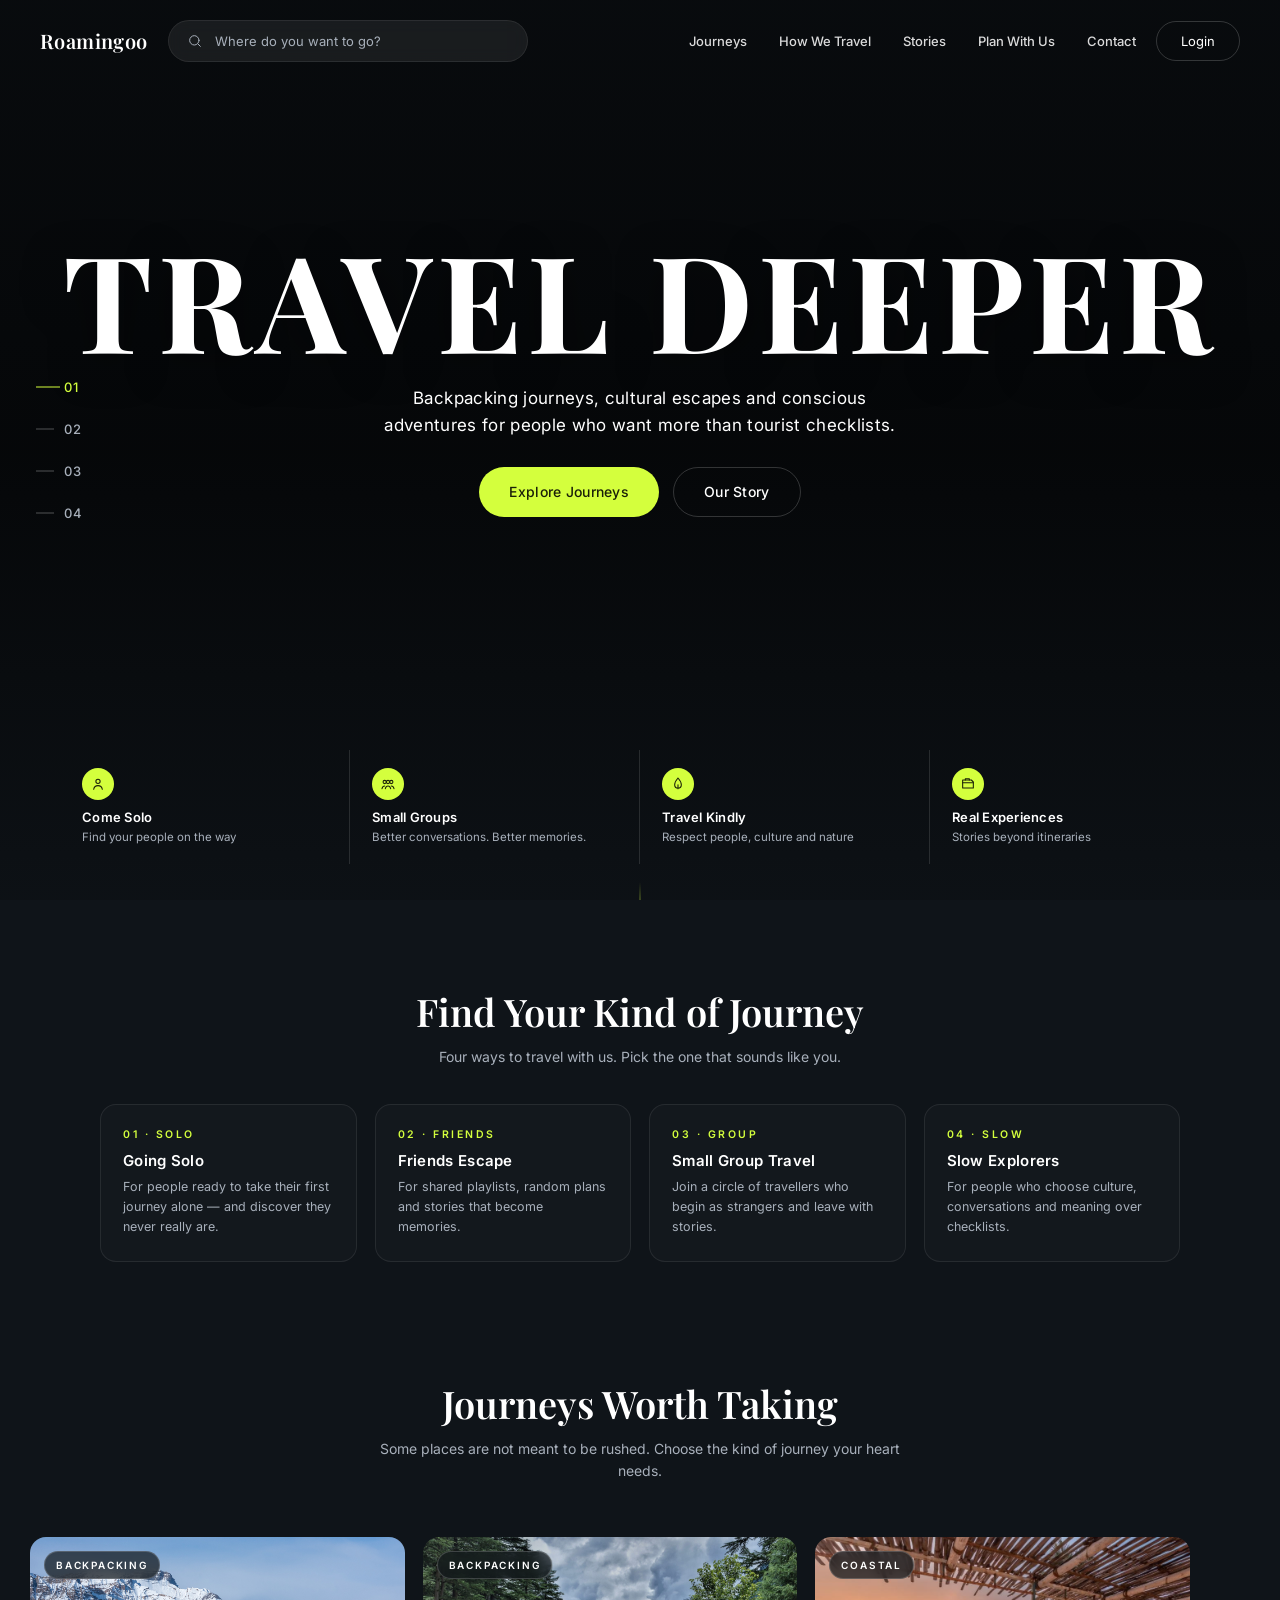
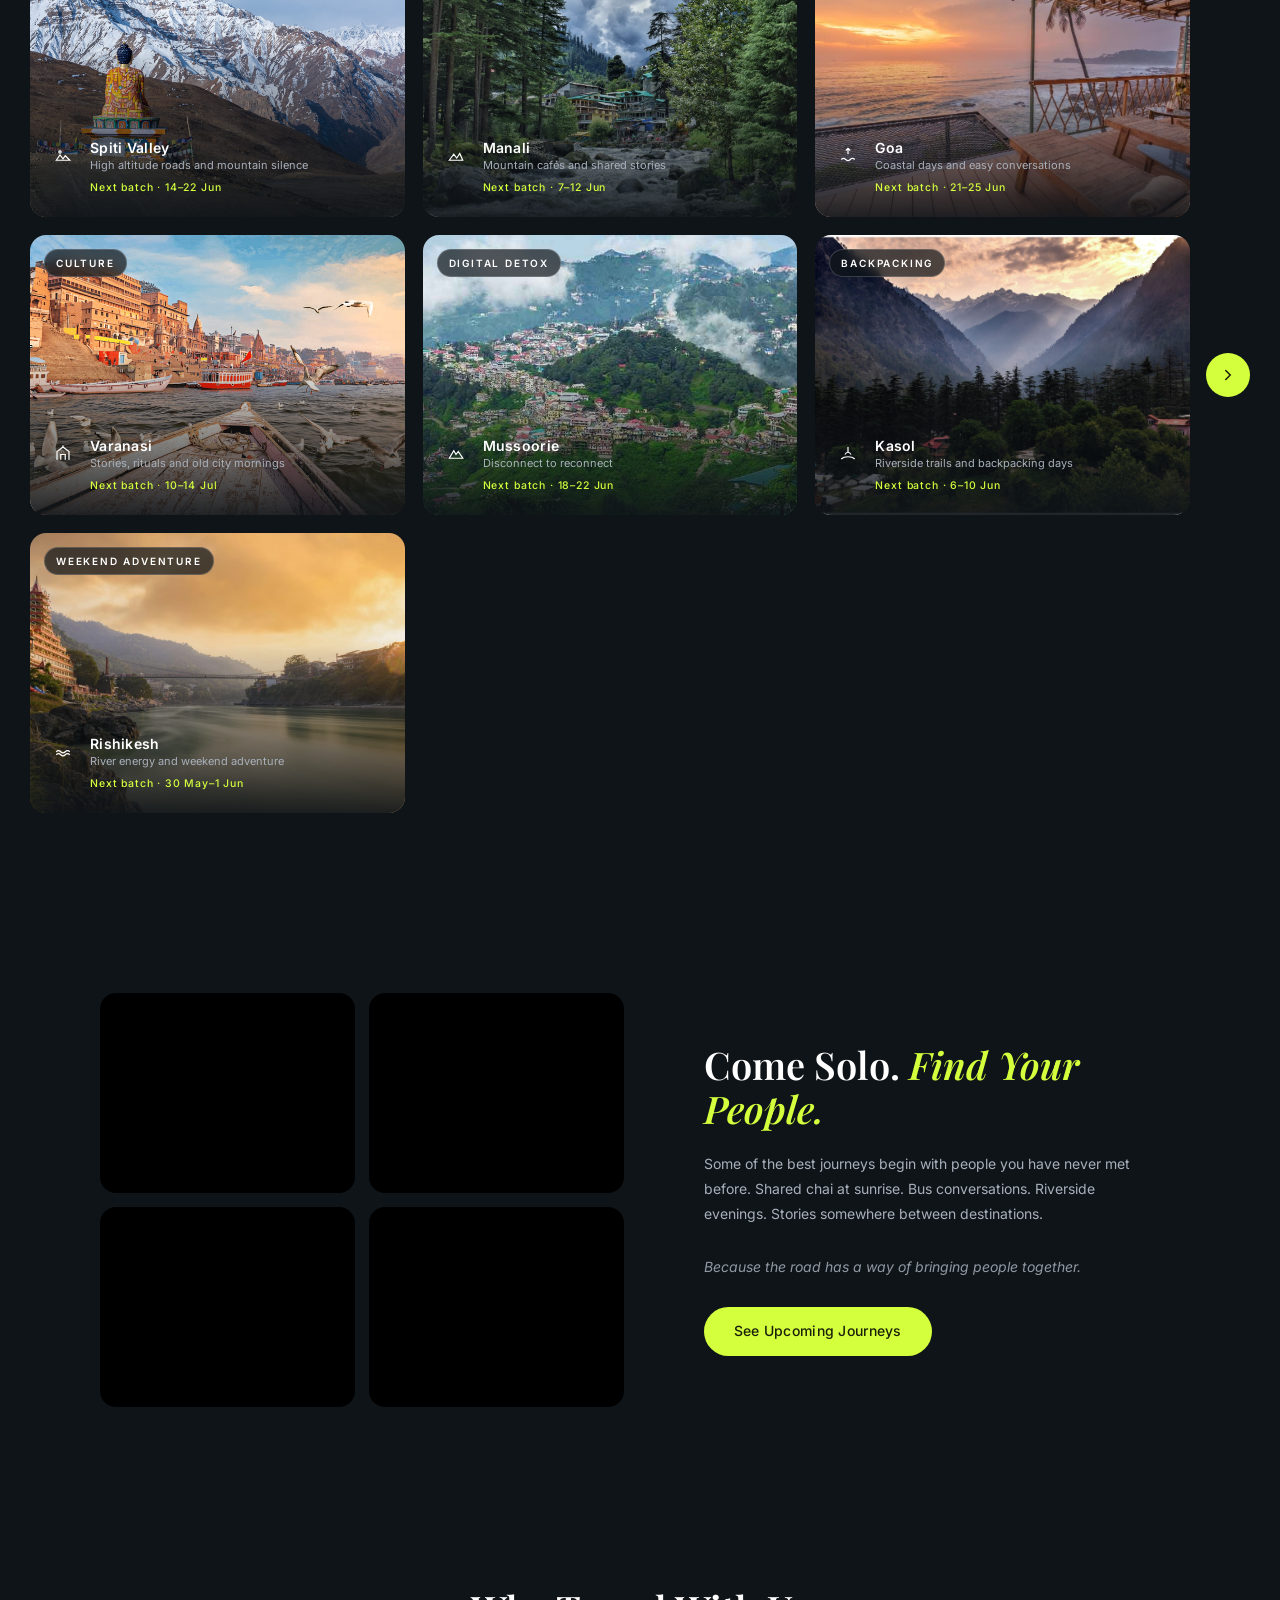
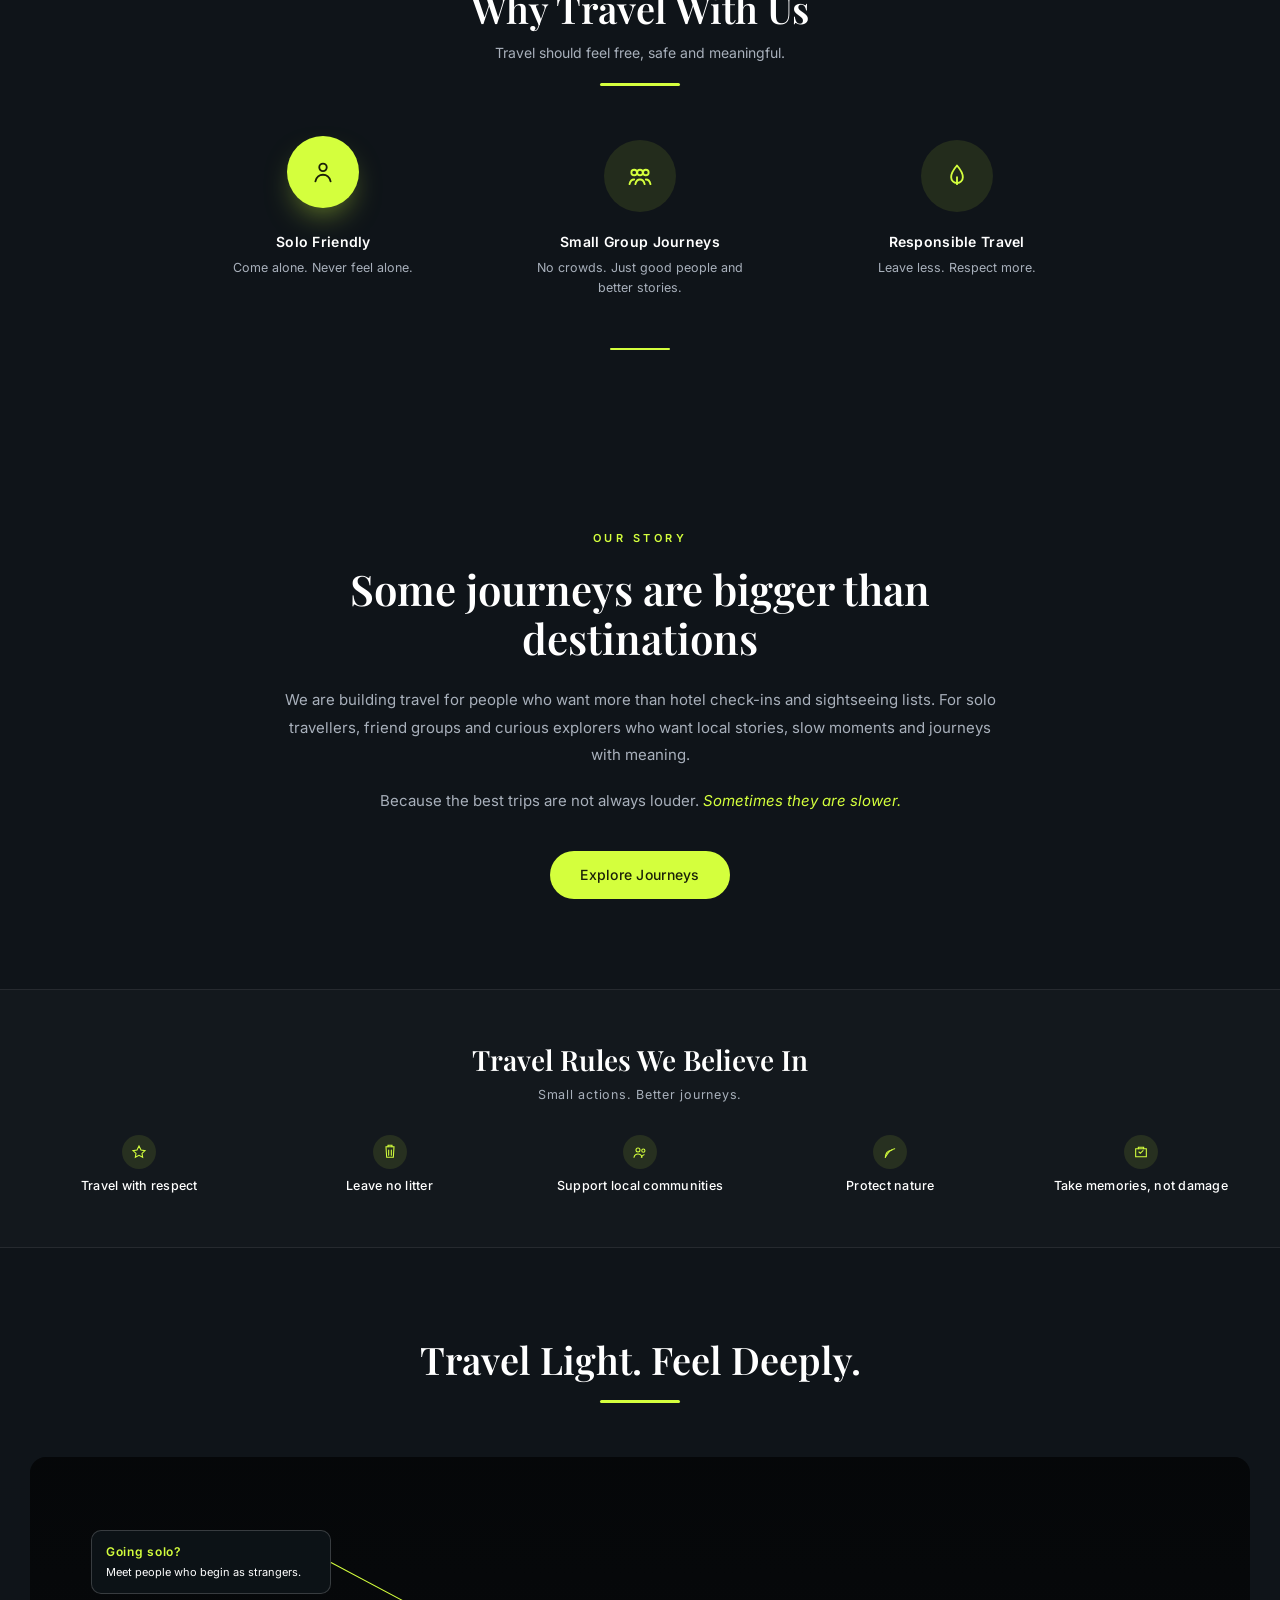
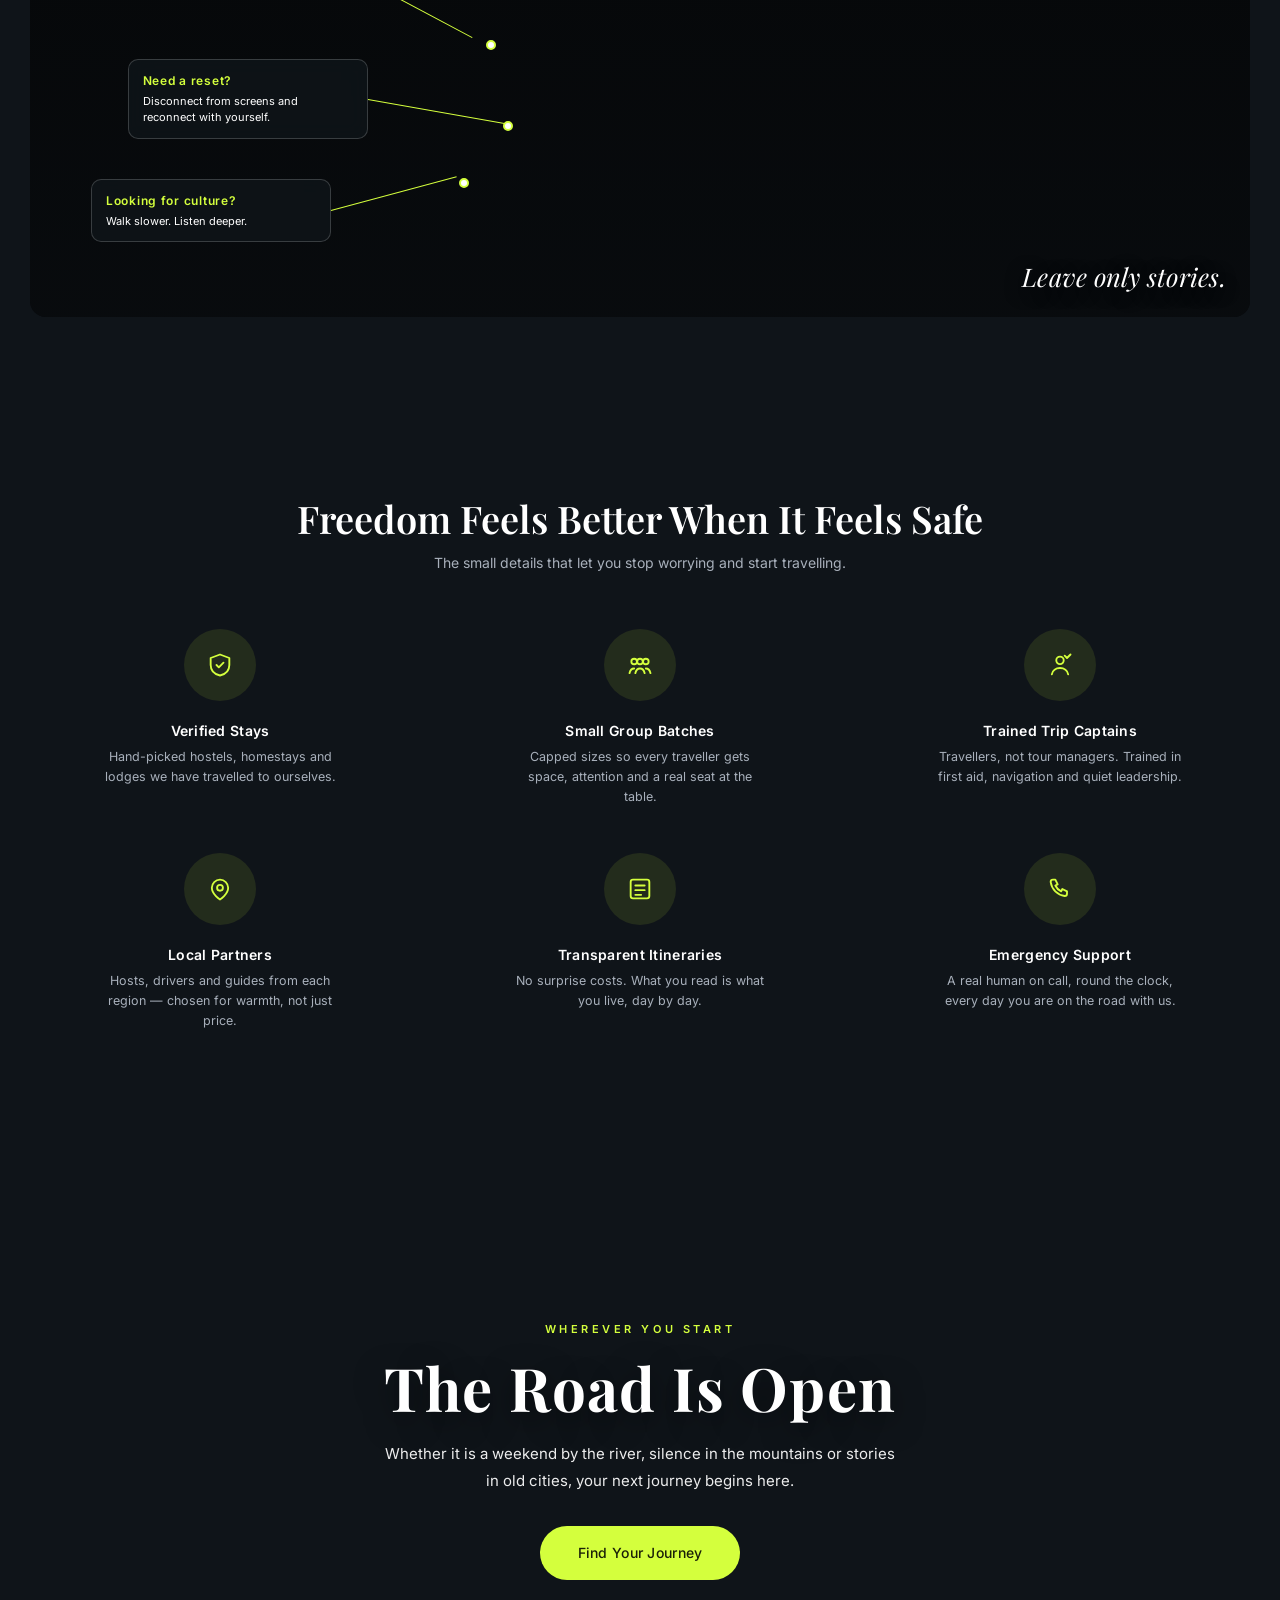
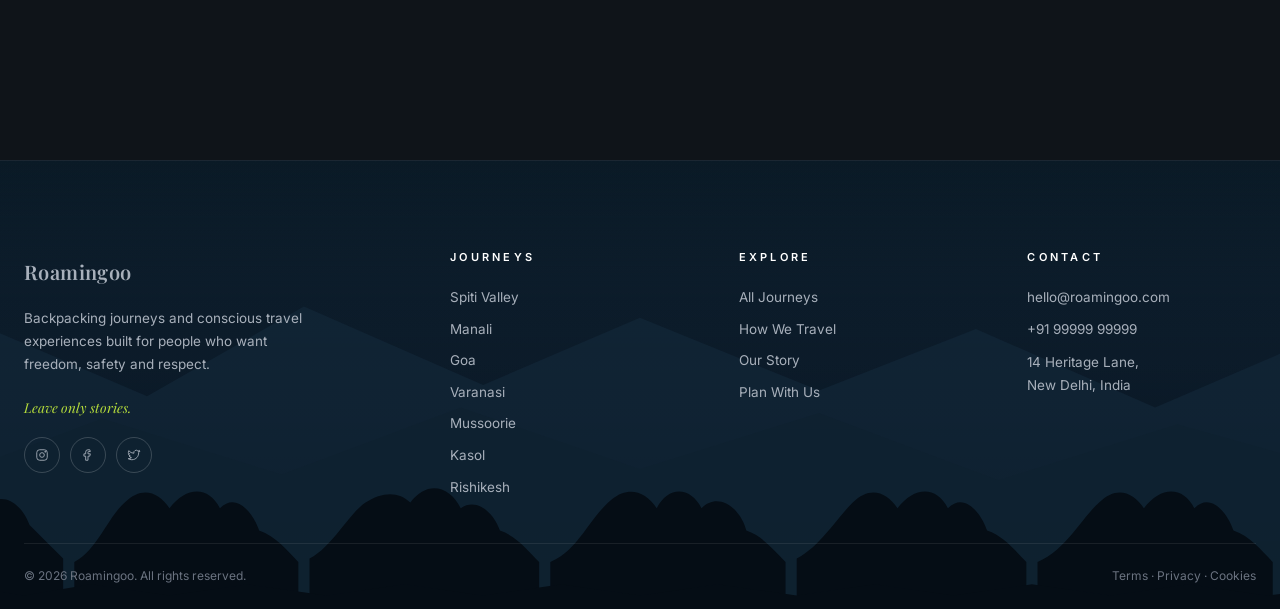
==== commit 92e18ef3: "update all the chnages" ====
--- a/index.html
+++ b/index.html
@@ -337,7 +337,7 @@
             class="wonder-card reveal"
             data-delay="100"
             style="
-              background-image: url(&quot;https://images.unsplash.com/photo-1626621341517-bbf3d9990a23?auto=format&fit=crop&w=900&q=80&quot;);
+              background-image: url(&quot;assets/images/Blog%20%20News%20Banners%20%20%20(7)_20250527T090622423Z.png&quot;);
             "
           >
             <span class="wonder-tag">Backpacking</span>
@@ -366,7 +366,7 @@
             class="wonder-card reveal"
             data-delay="200"
             style="
-              background-image: url(&quot;https://images.unsplash.com/photo-1605640840605-14ac1855827b?auto=format&fit=crop&w=900&q=80&quot;);
+              background-image: url(&quot;assets/images/Places-To-Visit-in-Manali.jpg&quot;);
             "
           >
             <span class="wonder-tag">Backpacking</span>
@@ -394,7 +394,7 @@
             class="wonder-card reveal"
             data-delay="300"
             style="
-              background-image: url(&quot;https://images.unsplash.com/photo-1512343879784-a960bf40e7f2?auto=format&fit=crop&w=900&q=80&quot;);
+              background-image: url(&quot;assets/images/606152253.jpg.jpeg&quot;);
             "
           >
             <span class="wonder-tag">Coastal</span>
@@ -423,7 +423,7 @@
             class="wonder-card reveal"
             data-delay="400"
             style="
-              background-image: url(&quot;https://images.unsplash.com/photo-1561361513-2d000a50f0dc?auto=format&fit=crop&w=900&q=80&quot;);
+              background-image: url(&quot;assets/images/kashi-varanasi.png&quot;);
             "
           >
             <span class="wonder-tag">Culture</span>
@@ -453,7 +453,7 @@
             class="wonder-card reveal"
             data-delay="500"
             style="
-              background-image: url(&quot;assets/images/Har-Ki-Dun-Trek-in-November-1200x700.webp&quot;);
+              background-image: url(&quot;assets/images/20250328836639373.jpg.jpeg&quot;);
             "
           >
             <span class="wonder-tag">Digital Detox</span>
@@ -481,7 +481,7 @@
             class="wonder-card reveal"
             data-delay="600"
             style="
-              background-image: url(&quot;https://images.unsplash.com/photo-1582719471384-894fbb16e074?auto=format&fit=crop&w=900&q=80&quot;);
+              background-image: url(&quot;assets/images/000e1c84-852c-4129-80d9-2b50018c4f9a.jpg.jpeg&quot;);
             "
           >
             <span class="wonder-tag">Backpacking</span>
@@ -511,7 +511,7 @@
             class="wonder-card reveal"
             data-delay="700"
             style="
-              background-image: url(&quot;https://images.unsplash.com/photo-1501785888041-af3ef285b470?auto=format&fit=crop&w=900&q=80&quot;);
+              background-image: url(&quot;assets/images/laxman%20jhula-rishikesh-uttrakhand-hero.jpg.jpeg&quot;);
             "
           >
             <span class="wonder-tag">Weekend Adventure</span>
--- a/css/style.css
+++ b/css/style.css
@@ -494,22 +494,16 @@
   position:relative;
   height:280px;
   border-radius:var(--radius-card);
-  background-size:115% auto;
+  background-size:cover;
   background-position:center;
   background-color:#000;
   overflow:hidden;
   cursor:pointer;
-  transition:background-size 1.2s var(--ease), transform var(--t-med), box-shadow var(--t-med);
 }
 .wonder-card::before{
   content:'';
   position:absolute; inset:0;
   background:linear-gradient(180deg, transparent 40%, rgba(15,20,25,0.92) 100%);
-}
-.wonder-card:hover{
-  background-size:135% auto;
-  transform:translateY(-6px);
-  box-shadow:0 24px 50px -16px rgba(0,0,0,0.7);
 }
 .wonder-info{
   position:absolute;
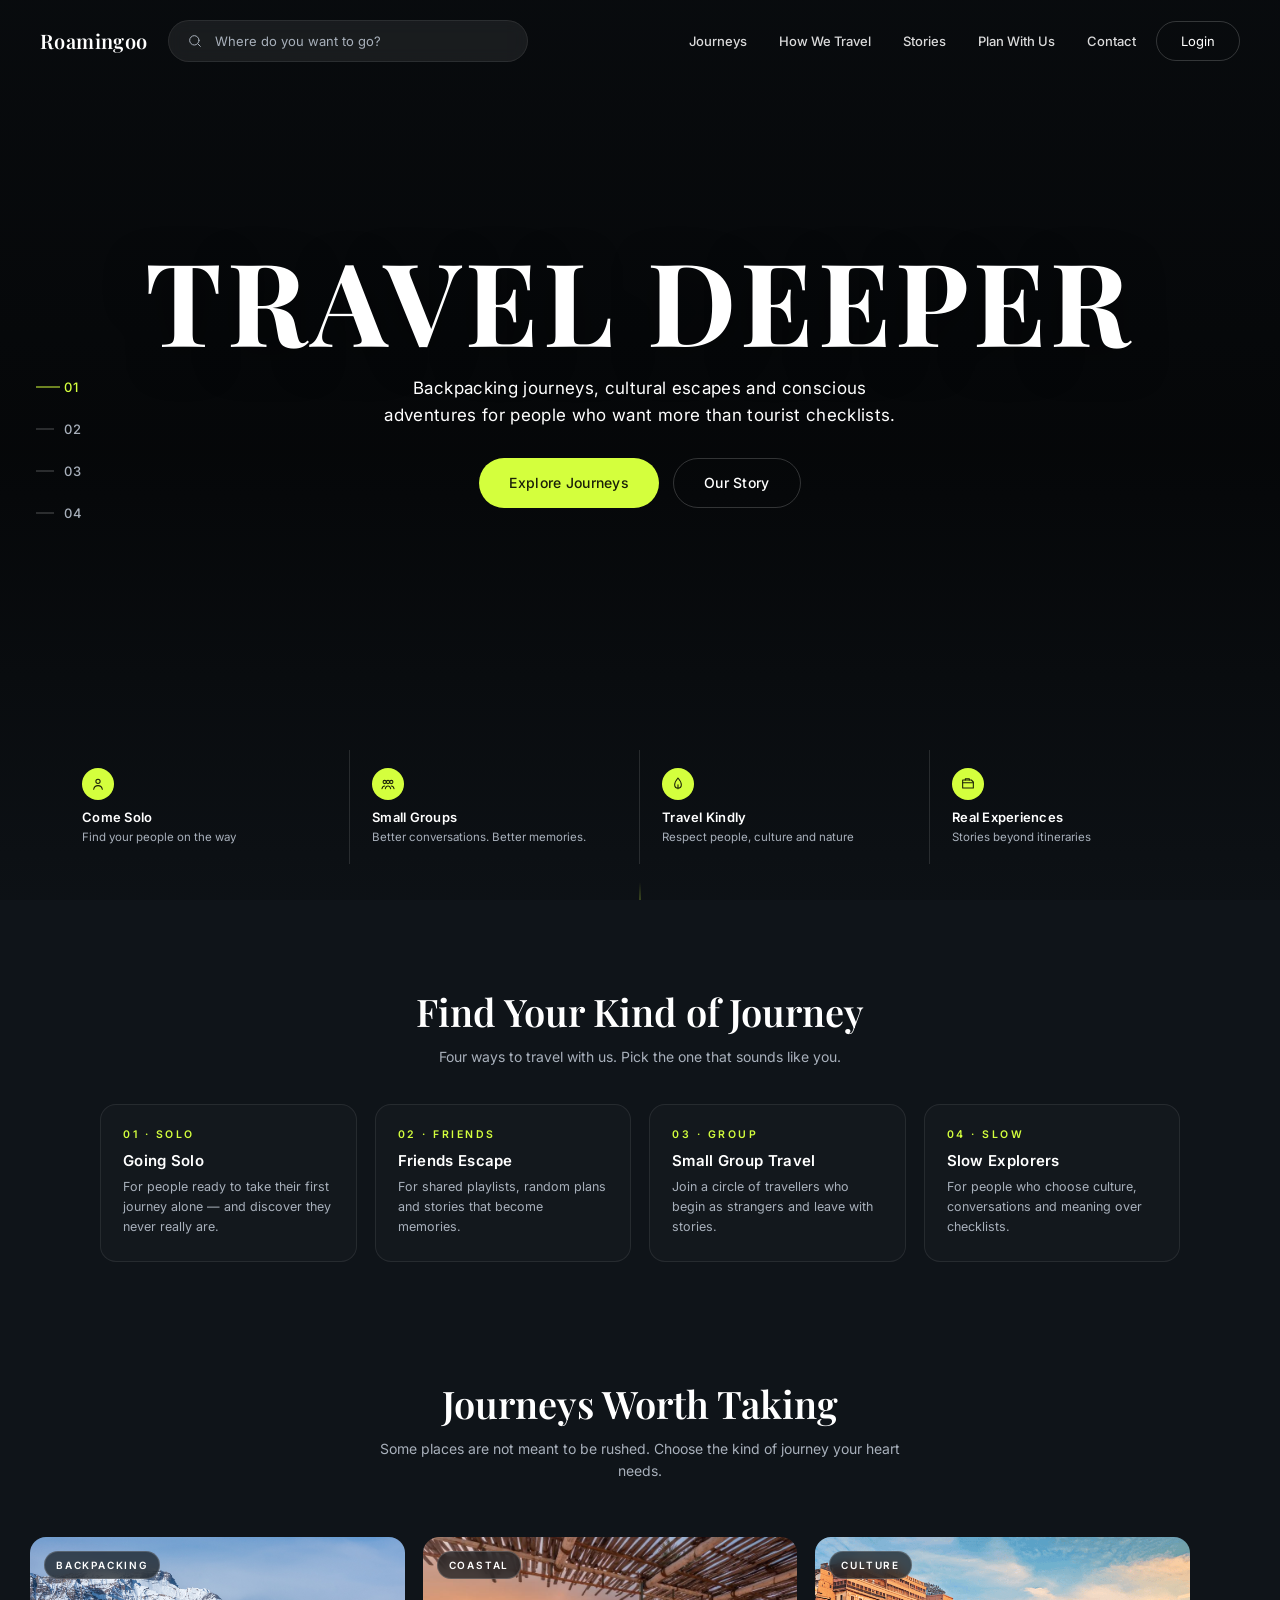
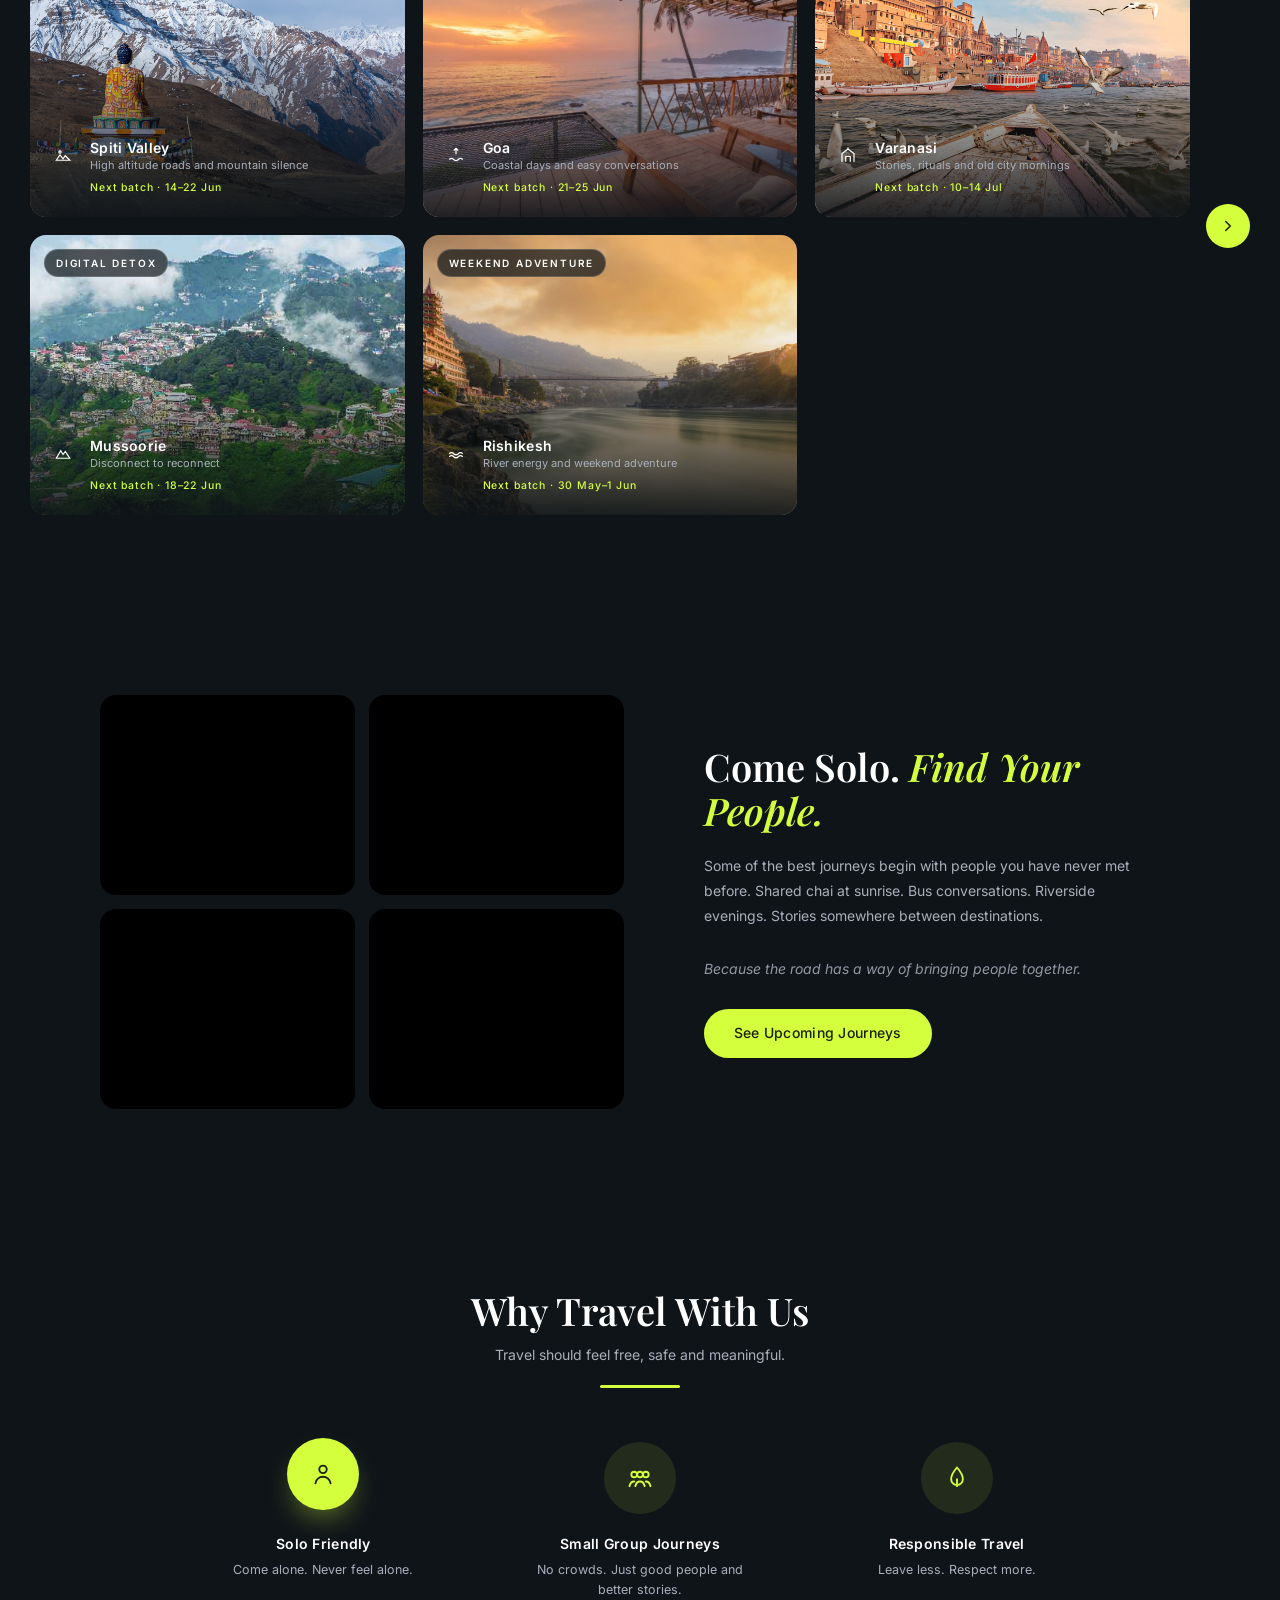
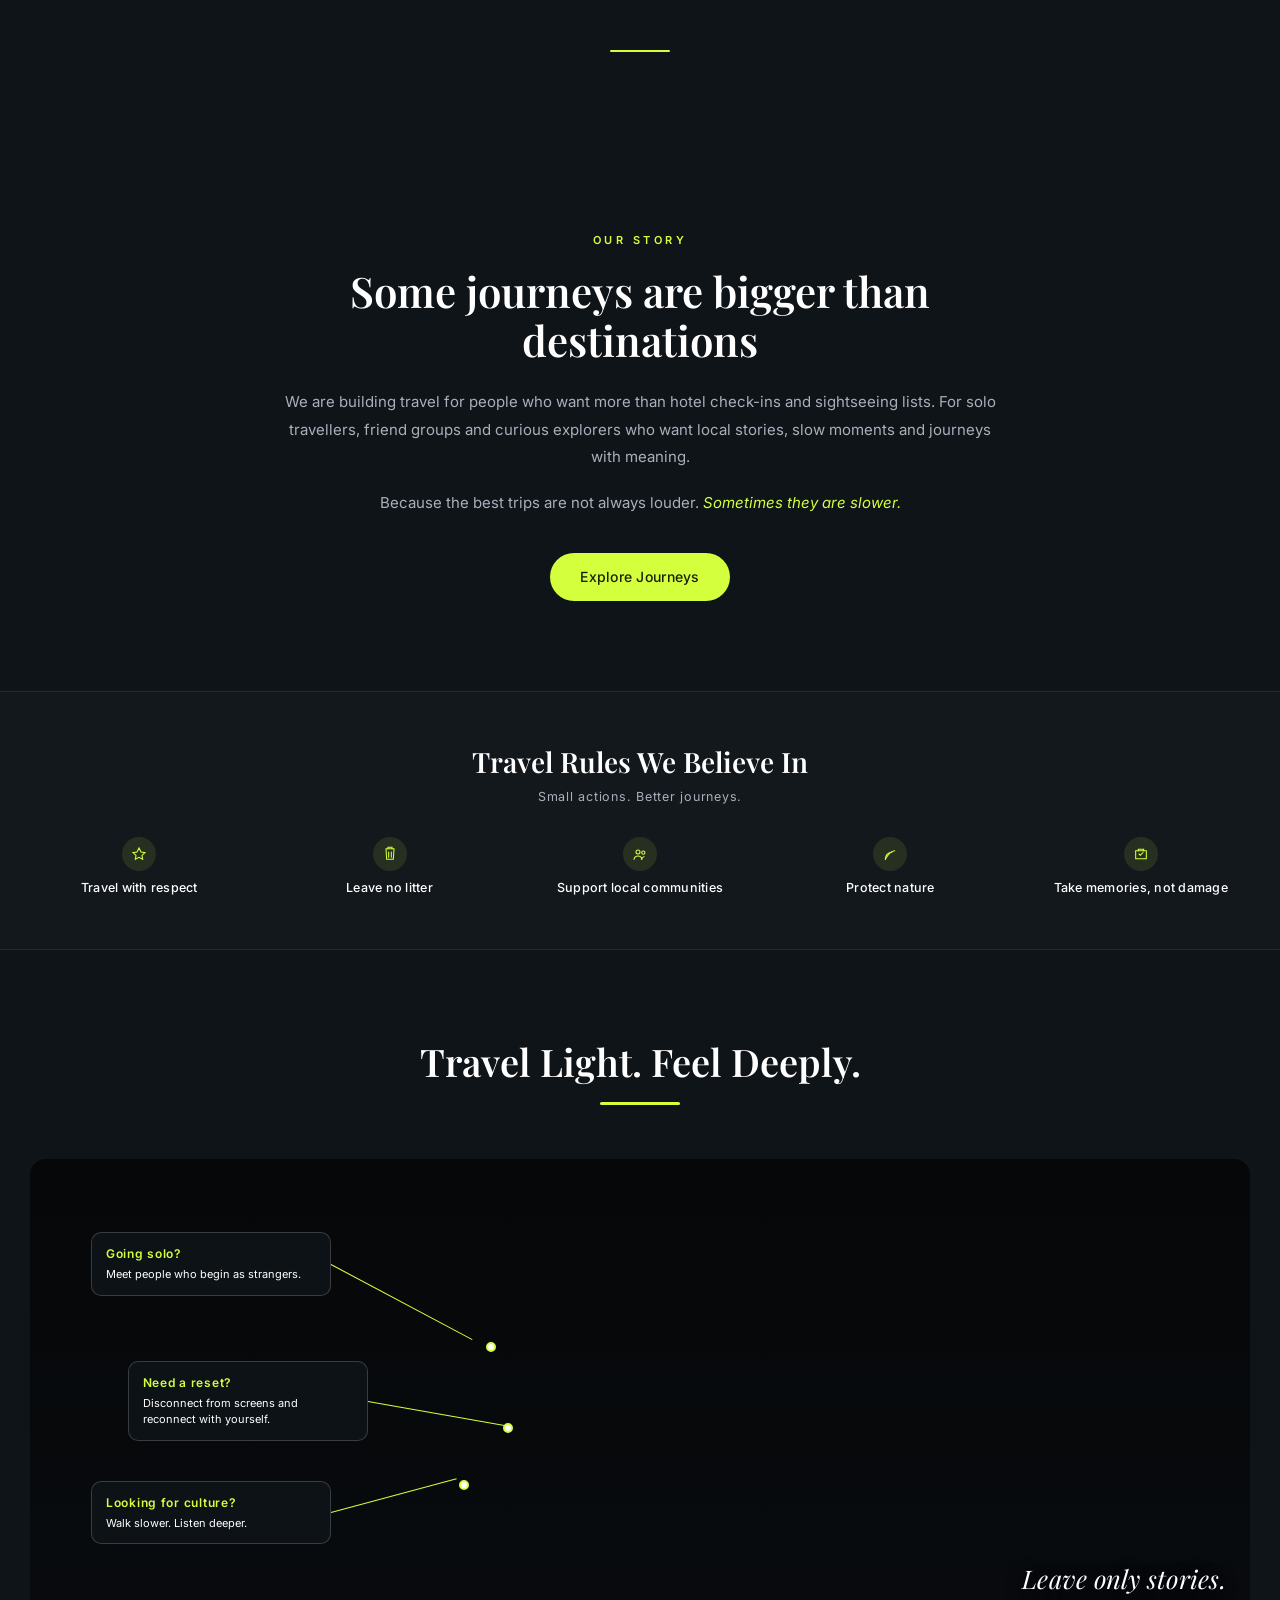
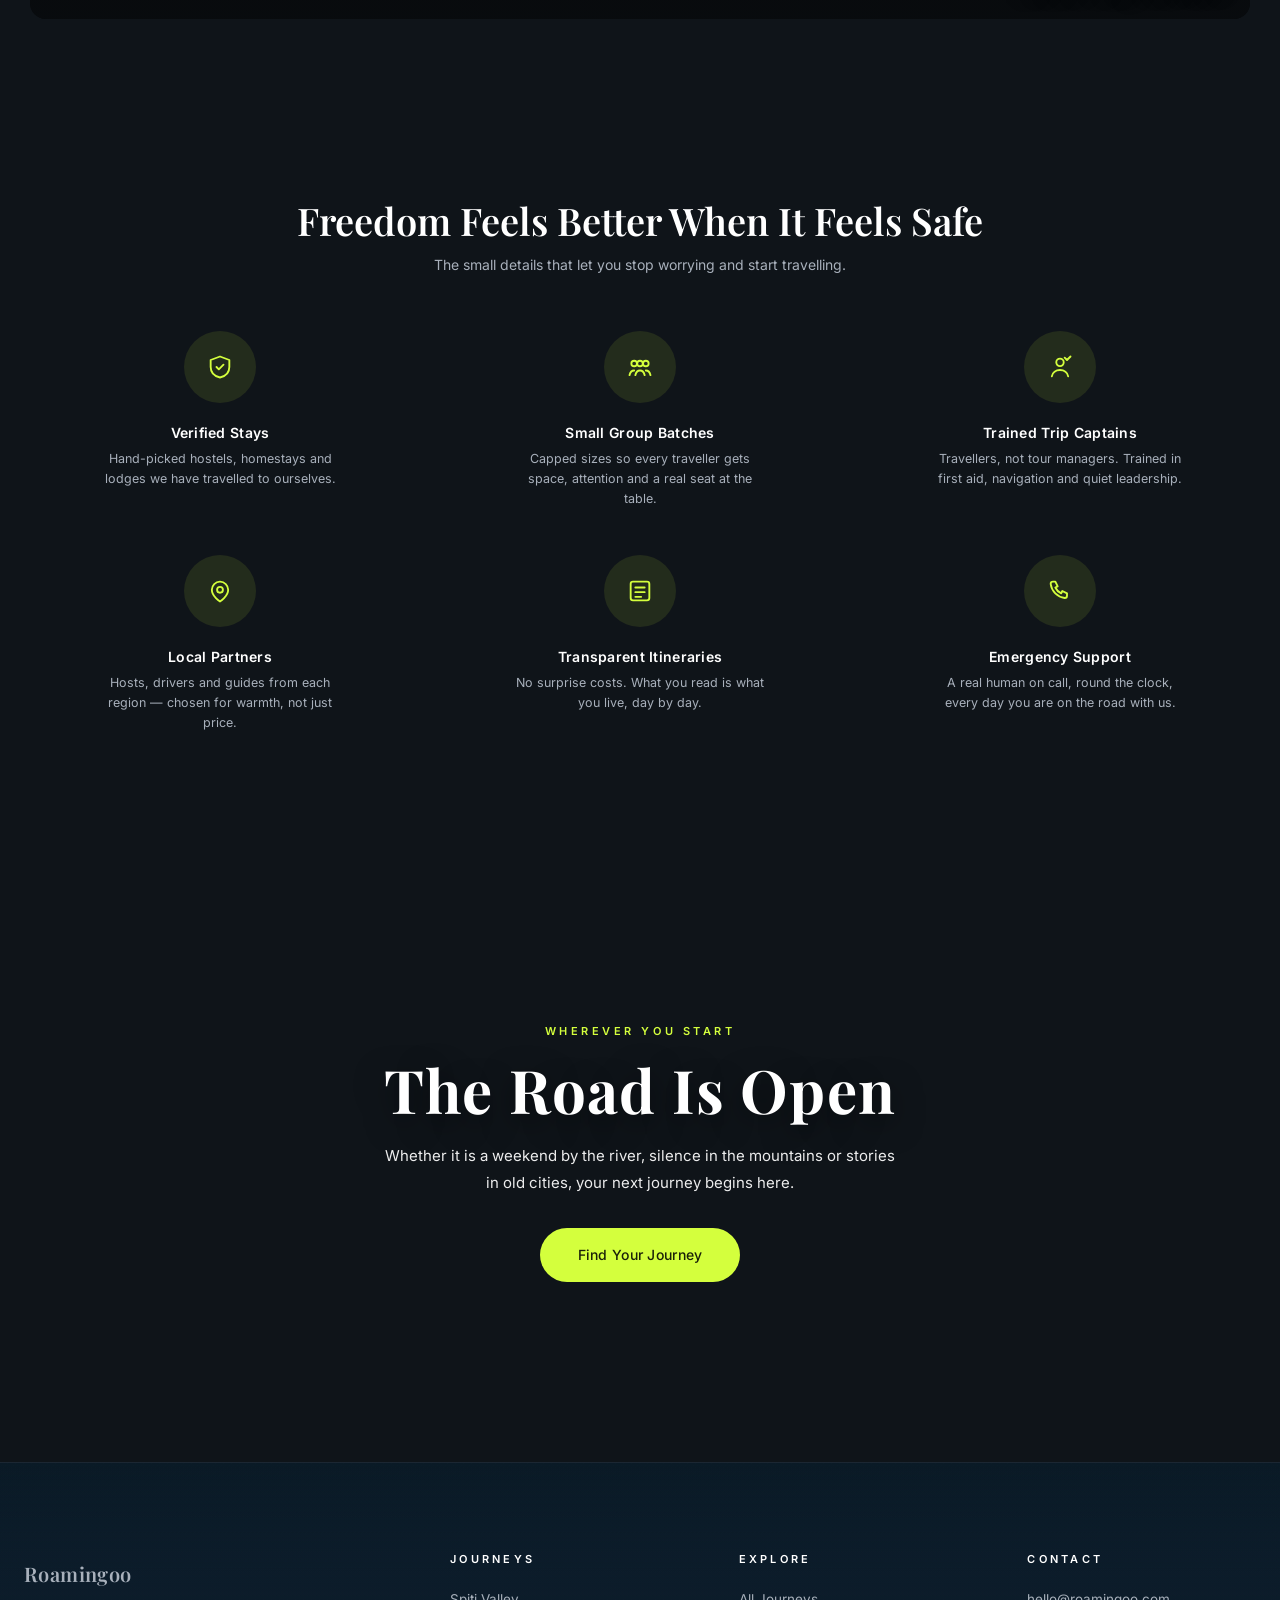
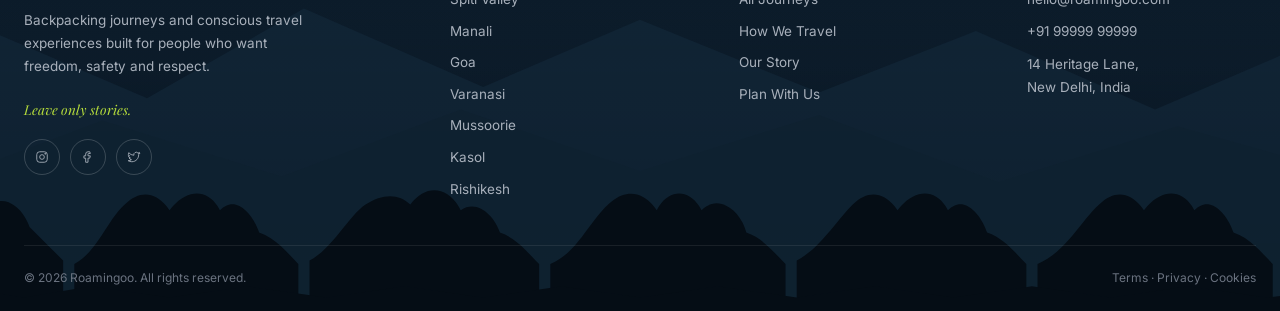
==== commit 7ba17a2c: "update all chnages" ====
--- a/index.html
+++ b/index.html
@@ -333,7 +333,7 @@
       <div class="wonders-wrap">
         <div class="wonders-grid" id="wondersGrid">
           <a
-            href="destination.html"
+            href="backpacking.html"
             class="wonder-card reveal"
             data-delay="100"
             style="
@@ -362,37 +362,9 @@
           </a>
 
           <a
-            href="destination.html"
+            href="destination-goa.html"
             class="wonder-card reveal"
             data-delay="200"
-            style="
-              background-image: url(&quot;assets/images/Places-To-Visit-in-Manali.jpg&quot;);
-            "
-          >
-            <span class="wonder-tag">Backpacking</span>
-            <div class="wonder-info">
-              <div class="wonder-icon">
-                <svg
-                  viewBox="0 0 24 24"
-                  fill="none"
-                  stroke="currentColor"
-                  stroke-width="1.6"
-                >
-                  <path d="M3 19l6-8 4 5 4-6 4 9H3z" />
-                </svg>
-              </div>
-              <div>
-                <h4>Manali</h4>
-                <p>Mountain cafés and shared stories</p>
-                <span class="wonder-dates">Next batch · 7–12 Jun</span>
-              </div>
-            </div>
-          </a>
-
-          <a
-            href="destination-goa.html"
-            class="wonder-card reveal"
-            data-delay="300"
             style="
               background-image: url(&quot;assets/images/606152253.jpg.jpeg&quot;);
             "
@@ -421,7 +393,7 @@
           <a
             href="destination-banaras.html"
             class="wonder-card reveal"
-            data-delay="400"
+            data-delay="300"
             style="
               background-image: url(&quot;assets/images/kashi-varanasi.png&quot;);
             "
@@ -451,7 +423,7 @@
           <a
             href="destination-uttarakhand.html"
             class="wonder-card reveal"
-            data-delay="500"
+            data-delay="400"
             style="
               background-image: url(&quot;assets/images/20250328836639373.jpg.jpeg&quot;);
             "
@@ -477,39 +449,9 @@
           </a>
 
           <a
-            href="destination.html"
-            class="wonder-card reveal"
-            data-delay="600"
-            style="
-              background-image: url(&quot;assets/images/000e1c84-852c-4129-80d9-2b50018c4f9a.jpg.jpeg&quot;);
-            "
-          >
-            <span class="wonder-tag">Backpacking</span>
-            <div class="wonder-info">
-              <div class="wonder-icon">
-                <svg
-                  viewBox="0 0 24 24"
-                  fill="none"
-                  stroke="currentColor"
-                  stroke-width="1.6"
-                >
-                  <path d="M3 20c2-2 5-3 9-3s7 1 9 3" />
-                  <path d="M8 14c1-2 2-3 4-3s3 1 4 3" />
-                  <path d="M12 11V4" />
-                </svg>
-              </div>
-              <div>
-                <h4>Kasol</h4>
-                <p>Riverside trails and backpacking days</p>
-                <span class="wonder-dates">Next batch · 6–10 Jun</span>
-              </div>
-            </div>
-          </a>
-
-          <a
             href="destination-uttarakhand.html"
             class="wonder-card reveal"
-            data-delay="700"
+            data-delay="500"
             style="
               background-image: url(&quot;assets/images/laxman%20jhula-rishikesh-uttrakhand-hero.jpg.jpeg&quot;);
             "
--- a/css/style.css
+++ b/css/style.css
@@ -381,7 +381,7 @@
 }
 .hero-title{
   font-family:var(--font-display);
-  font-size:clamp(40px, 10.5vw, 150px);
+  font-size:clamp(34px, 9vw, 128px);
   font-weight:700;
   letter-spacing:.04em;
   line-height:1;
@@ -3083,3 +3083,495 @@
   .hero-ctas{ gap:10px; margin-top:22px; }
   .hero-ctas .btn{ padding:11px 22px; font-size:13px; }
 }
+
+/* =========================================================
+   3D DIORAMA STAGE (above footer)
+   ========================================================= */
+.diorama{
+  position:relative;
+  padding:80px 24px 60px;
+  background:
+    radial-gradient(120% 80% at 50% 0%, #cfe3d1 0%, #b9d3bd 45%, #9cbfa3 100%);
+  isolation:isolate;
+  overflow:hidden;
+}
+.diorama::before{
+  content:"";
+  position:absolute; inset:auto 0 0 0; height:55%;
+  background:linear-gradient(180deg, transparent 0%, rgba(80,110,90,0.18) 100%);
+  pointer-events:none; z-index:0;
+}
+.diorama-inner{
+  position:relative;
+  max-width:var(--container);
+  margin:0 auto;
+  z-index:1;
+}
+
+/* ---- Stage ---- */
+.diorama-stage{
+  position:relative;
+  height:560px;
+  margin:0 auto;
+  border-radius:18px;
+  overflow:hidden;
+}
+@media (max-width: 900px){ .diorama-stage{ height:440px; } }
+@media (max-width: 600px){ .diorama-stage{ height:340px; } }
+
+.d-glow{
+  position:absolute; inset:0;
+  background:radial-gradient(60% 50% at 50% 35%, rgba(255,255,255,0.55) 0%, transparent 70%);
+  pointer-events:none;
+}
+
+/* ---- Mountains ---- */
+.d-mountain{
+  position:absolute;
+  bottom:18%;
+  width:46%;
+  aspect-ratio: 2 / 1.1;
+  border-radius:4px;
+  filter:drop-shadow(0 18px 24px rgba(40,60,55,0.25));
+}
+.d-mountain .snow{
+  position:absolute; inset:0;
+  display:block;
+}
+.m-back{
+  left:4%;
+  background:linear-gradient(180deg, #d6dee0 0%, #98a6a8 100%);
+  clip-path:polygon(0% 100%, 18% 38%, 30% 62%, 48% 14%, 66% 55%, 82% 28%, 100% 100%);
+  opacity:.85;
+}
+.m-back .snow{
+  background:linear-gradient(180deg, #ffffff 0%, transparent 35%);
+  clip-path:polygon(18% 38%, 30% 62%, 48% 14%, 66% 55%, 82% 28%, 78% 50%, 66% 70%, 48% 38%, 30% 78%, 22% 60%);
+  opacity:.55;
+}
+.m-mid{
+  left:12%;
+  bottom:14%;
+  width:38%;
+  background:linear-gradient(180deg, #c2cdcf 0%, #7c8d8e 100%);
+  clip-path:polygon(0% 100%, 22% 30%, 40% 70%, 58% 20%, 78% 55%, 100% 100%);
+}
+.m-mid .snow{
+  background:linear-gradient(180deg, #fff 0%, transparent 40%);
+  clip-path:polygon(22% 30%, 40% 70%, 58% 20%, 78% 55%, 68% 65%, 58% 42%, 40% 82%, 30% 56%);
+  opacity:.6;
+}
+.m-front{
+  left:22%;
+  bottom:18%;
+  width:28%;
+  background:linear-gradient(180deg, #aebbbd 0%, #5f7273 100%);
+  clip-path:polygon(0% 100%, 30% 28%, 55% 65%, 78% 16%, 100% 100%);
+}
+.m-front .snow{
+  background:linear-gradient(180deg, #fff 0%, transparent 45%);
+  clip-path:polygon(30% 28%, 55% 65%, 78% 16%, 70% 50%, 55% 38%, 45% 60%);
+  opacity:.7;
+}
+
+/* ---- Floating spheres ---- */
+.d-sphere{
+  position:absolute;
+  border-radius:50%;
+  background:
+    radial-gradient(circle at 32% 30%, #ffffff 0%, #e3e8e4 45%, #b6c2b8 100%);
+  box-shadow:
+    inset -6px -8px 14px rgba(80,100,90,0.25),
+    0 14px 22px rgba(40,55,50,0.22);
+}
+.d-sphere::after{
+  content:"";
+  position:absolute; left:18%; top:14%;
+  width:30%; height:24%;
+  border-radius:50%;
+  background:radial-gradient(circle, rgba(255,255,255,0.85) 0%, transparent 70%);
+  filter:blur(2px);
+}
+.s1{ width:46px; height:46px; top:14%; left:10%; }
+.s2{ width:28px; height:28px; top:8%;  left:22%; }
+.s3{ width:34px; height:34px; top:26%; left:30%; opacity:.9; }
+.s4{ width:22px; height:22px; top:4%;  left:46%; }
+.s5{ width:38px; height:38px; top:22%; left:60%; }
+.s6{ width:26px; height:26px; top:10%; left:78%; }
+
+/* Drifting clouds (right → left, fade at edges so the loop is invisible) */
+.d-sphere{
+  will-change: transform, opacity;
+  animation: d-cloud 28s linear infinite;
+}
+.s1{ animation-duration:34s; animation-delay:  -2s; }
+.s2{ animation-duration:46s; animation-delay: -18s; }
+.s3{ animation-duration:38s; animation-delay:  -8s; }
+.s4{ animation-duration:54s; animation-delay: -26s; }
+.s5{ animation-duration:30s; animation-delay: -12s; }
+.s6{ animation-duration:42s; animation-delay: -22s; }
+
+@keyframes d-cloud{
+  0%   { transform: translate3d(110%, 0, 0)   scale(1);   opacity: 0; }
+  8%   { opacity: 1; }
+  50%  { transform: translate3d(0, -8px, 0)   scale(1.02); }
+  92%  { opacity: 1; }
+  100% { transform: translate3d(-220%, 0, 0)  scale(.98);  opacity: 0; }
+}
+
+/* ---- Dashboard window (center) ---- */
+.d-window{
+  position:absolute;
+  top:8%;
+  left:40%;
+  width:36%;
+  height:46%;
+  background:linear-gradient(180deg, #fbfbf7 0%, #efefe7 100%);
+  border-radius:14px;
+  box-shadow:
+    0 22px 40px rgba(50,70,60,0.22),
+    inset 0 1px 0 rgba(255,255,255,0.9);
+  padding:14px;
+}
+.d-window .dot{
+  position:absolute; top:12px;
+  width:7px; height:7px; border-radius:50%;
+  background:#dcdcd0;
+}
+.d-window .dot.r{ left:12px; background:#e6c4be; }
+.d-window .dot.y{ left:24px; background:#e6dcb0; }
+.d-window .dot.g{ left:36px; background:#b8d4b9; }
+.d-window .bar{
+  position:absolute;
+  left:14px;
+  height:6px;
+  border-radius:3px;
+  background:#dadbd0;
+}
+.d-window .b1{ top:38px; width:38%; background:#1b2a22; opacity:.78; }
+.d-window .b2{ top:54px; width:24%; }
+.d-window .b3{ top:78px; width:46%; height:10px; border-radius:5px; background:linear-gradient(90deg, #6db17a, #b9d6bb); }
+.d-window .b4{ top:98px; width:32%; }
+
+/* ---- Right-side towers (cards) ---- */
+.d-tower{
+  position:absolute;
+  bottom:22%;
+  background:linear-gradient(180deg, #fbfbf7 0%, #d8dad0 100%);
+  border-radius:6px 6px 2px 2px;
+  box-shadow:
+    0 18px 28px rgba(40,55,50,0.22),
+    inset -4px 0 0 rgba(0,0,0,0.05);
+}
+.t1{ right:18%; width:48px;  height:42%; }
+.t2{ right:11%; width:62px;  height:50%; background:linear-gradient(180deg, #fff 0%, #cfd2c8 100%); }
+.t3{ right:4%;  width:54px;  height:34%; background:linear-gradient(180deg, #f5f5ee 0%, #c4c8be 100%); }
+
+/* ---- Pods (right circular shapes) ---- */
+.d-pod{
+  position:absolute;
+  background:linear-gradient(180deg, #ffffff 0%, #d9ddd2 100%);
+  box-shadow:
+    0 16px 24px rgba(40,55,50,0.2),
+    inset -4px -4px 8px rgba(0,0,0,0.06);
+}
+.p1{
+  right:26%; bottom:40%;
+  width:60px; height:60px;
+  border-radius:50%;
+}
+.p1::before{
+  content:""; position:absolute; inset:18%;
+  border-radius:50%;
+  background:radial-gradient(circle at 35% 35%, #5a6b62 0%, #2a3a32 100%);
+}
+.p2{
+  right:33%; bottom:24%;
+  width:46px; height:46px;
+  border-radius:50% 50% 12px 12px;
+}
+
+/* ---- Forest ---- */
+.d-forest{
+  position:absolute;
+  left:2%;
+  right:35%;
+  bottom:14%;
+  height:32%;
+  pointer-events:none;
+}
+.tree{
+  position:absolute;
+  bottom:0;
+  background:linear-gradient(180deg, #4a7a52 0%, #2a4a34 100%);
+  clip-path:polygon(50% 0%, 18% 100%, 82% 100%);
+  filter:drop-shadow(0 6px 8px rgba(20,40,28,0.35));
+}
+.tree::after{
+  content:"";
+  position:absolute;
+  left:8%; right:8%; top:-22%;
+  height:60%;
+  background:linear-gradient(180deg, #5a8a62 0%, #3a6a44 100%);
+  clip-path:polygon(50% 0%, 22% 100%, 78% 100%);
+  filter:drop-shadow(0 4px 6px rgba(20,40,28,0.3));
+}
+.t-a{ left:2%;  width:54px; height:100%; }
+.t-b{ left:9%;  width:42px; height:78%; }
+.t-c{ left:16%; width:60px; height:108%; }
+.t-d{ left:24%; width:38px; height:70%; }
+.t-e{ left:30%; width:50px; height:92%; }
+.t-f{ left:38%; width:44px; height:80%; }
+.t-g{ left:46%; width:56px; height:100%; }
+.t-h{ left:55%; width:40px; height:74%; }
+.t-i{ left:62%; width:52px; height:90%; }
+.t-j{ left:72%; width:46px; height:82%; }
+
+/* ---- Camper ---- */
+.d-camper{
+  position:absolute;
+  bottom:18%;
+  left:0;
+  width:110px;
+  height:50px;
+  filter:drop-shadow(0 12px 14px rgba(30,45,38,0.3));
+  will-change: transform;
+  animation: d-drive 18s linear infinite;
+}
+@keyframes d-drive{
+  0%   { transform: translateX(-15%)  translateY(0); }
+  48%  { transform: translateX(48vw)  translateY(-1px); }
+  50%  { transform: translateX(48vw)  translateY(0); }
+  52%  { transform: translateX(48vw)  translateY(-1px); }
+  100% { transform: translateX(110vw) translateY(0); }
+}
+/* tiny bounce as it rolls */
+.d-camper .body, .d-camper .cab, .d-camper .window{
+  animation: d-bump 0.6s ease-in-out infinite;
+}
+@keyframes d-bump{
+  0%, 100% { transform: translateY(0); }
+  50%      { transform: translateY(-1px); }
+}
+.d-camper .body{
+  position:absolute; left:0; bottom:8px;
+  width:78px; height:34px;
+  background:linear-gradient(180deg, #f7f6ef 0%, #d6d8cd 100%);
+  border-radius:6px 4px 4px 4px;
+}
+.d-camper .cab{
+  position:absolute; left:72px; bottom:8px;
+  width:32px; height:26px;
+  background:linear-gradient(180deg, #e9eae0 0%, #b8bcb1 100%);
+  border-radius:8px 8px 4px 4px;
+}
+.d-camper .window{
+  position:absolute; left:10px; bottom:22px;
+  width:48px; height:12px;
+  background:#5a8d8c;
+  border-radius:2px;
+  opacity:.85;
+}
+.d-camper .wheel{
+  position:absolute; bottom:0;
+  width:14px; height:14px;
+  background:
+    radial-gradient(circle at 35% 35%, #5b6660 0%, #1c2622 100%),
+    conic-gradient(from 0deg, #fff 0 25%, transparent 0 50%, #fff 0 75%, transparent 0);
+  background-blend-mode:overlay;
+  border-radius:50%;
+  animation: d-spin 0.55s linear infinite;
+  will-change: transform;
+}
+.d-camper .w1{ left:12px; }
+.d-camper .w2{ left:80px; }
+.d-camper .wheel::after{
+  content:""; position:absolute; inset:30%;
+  border-radius:50%;
+  background:#0f1612;
+}
+.d-camper .wheel::before{
+  content:""; position:absolute; left:50%; top:50%;
+  width:80%; height:1.5px;
+  background:rgba(255,255,255,0.45);
+  transform:translate(-50%,-50%);
+}
+@keyframes d-spin{
+  from { transform: rotate(0deg); }
+  to   { transform: rotate(360deg); }
+}
+
+/* pause everything for users who prefer reduced motion */
+@media (prefers-reduced-motion: reduce){
+  .d-sphere, .d-camper, .d-camper .wheel,
+  .d-camper .body, .d-camper .cab, .d-camper .window{
+    animation: none !important;
+  }
+  .d-camper{ transform: translateX(28%); }
+}
+
+/* ---- Dome tent + arch ---- */
+.d-dome{
+  position:absolute;
+  bottom:18%;
+  left:44%;
+  width:74px; height:42px;
+  background:linear-gradient(180deg, #ffffff 0%, #d4d8cf 100%);
+  border-radius:50% 50% 6px 6px / 100% 100% 6px 6px;
+  box-shadow:
+    0 14px 18px rgba(30,45,38,0.28),
+    inset -4px -4px 8px rgba(0,0,0,0.08);
+}
+.d-dome::after{
+  content:""; position:absolute;
+  left:50%; bottom:0; transform:translateX(-50%);
+  width:18px; height:22px;
+  background:#2a3a32;
+  border-radius:50% 50% 0 0 / 80% 80% 0 0;
+}
+.d-arch{
+  position:absolute;
+  bottom:18%;
+  left:53%;
+  width:70px; height:62px;
+  background:linear-gradient(180deg, #f7f6ef 0%, #cfd3c8 100%);
+  border-radius:50% 50% 4px 4px / 70% 70% 4px 4px;
+  box-shadow:
+    0 14px 18px rgba(30,45,38,0.25),
+    inset -5px -5px 10px rgba(0,0,0,0.08);
+}
+.d-arch::after{
+  content:""; position:absolute;
+  left:50%; bottom:0; transform:translateX(-50%);
+  width:30px; height:46px;
+  background:#1f2a24;
+  border-radius:50% 50% 0 0 / 80% 80% 0 0;
+}
+
+/* ---- River ---- */
+.d-river{
+  position:absolute;
+  bottom:14%;
+  left:18%;
+  width:54%;
+  height:14px;
+  background:linear-gradient(90deg, transparent 0%, #6ea98a 20%, #a8d4b0 50%, #6ea98a 80%, transparent 100%);
+  opacity:.55;
+  border-radius:50%;
+  filter:blur(2px);
+}
+
+/* ---- Platform / shelf ---- */
+.d-platform{
+  position:absolute;
+  left:0; right:0; bottom:14%;
+  height:18px;
+  background:linear-gradient(180deg, #f3f3ec 0%, #d6d8ce 100%);
+  border-radius:2px;
+  box-shadow:0 10px 20px rgba(30,45,38,0.18);
+}
+.d-platform-edge{
+  position:absolute;
+  left:0; right:0; bottom:0;
+  height:14%;
+  background:linear-gradient(180deg, #2c3e36 0%, #1a2a22 100%);
+}
+.d-platform-edge::before{
+  content:""; position:absolute;
+  left:0; right:0; top:0; height:2px;
+  background:rgba(255,255,255,0.06);
+}
+
+/* ---- Meta text ---- */
+.diorama-meta{
+  max-width:var(--container);
+  margin:28px auto 0;
+  padding:0 6px;
+  color:#1c2a23;
+}
+.d-eyebrow{
+  font-size:11px;
+  letter-spacing:.3em;
+  text-transform:uppercase;
+  color:#4a6553;
+  margin:0 0 6px;
+}
+.d-title{
+  font-family:var(--font-display);
+  font-size:clamp(22px, 3vw, 34px);
+  font-weight:600;
+  margin:0;
+  color:#142019;
+  max-width:640px;
+  line-height:1.2;
+}
+
+/* ---- Icon strip ---- */
+.d-icons{
+  display:grid;
+  grid-template-columns:repeat(8, 1fr);
+  gap:14px;
+  margin:32px auto 0;
+  padding:18px 6px 0;
+  border-top:1px solid rgba(20,40,30,0.15);
+  list-style:none;
+}
+.d-icons li{
+  display:flex; flex-direction:column; align-items:center; gap:8px;
+  color:#2a3a32;
+}
+.d-icons em{
+  font-style:normal;
+  font-size:10px;
+  letter-spacing:.18em;
+  text-transform:uppercase;
+  color:#4a6553;
+}
+.d-ic{
+  width:40px; height:40px;
+  border-radius:50%;
+  border:1px solid rgba(20,40,30,0.35);
+  position:relative;
+  background:transparent;
+}
+/* tiny line-art glyphs */
+.d-ic::before, .d-ic::after{
+  content:""; position:absolute; left:50%; top:50%;
+  transform:translate(-50%,-50%);
+  border:1.2px solid #2a3a32;
+}
+.ic-compass::before{ width:18px; height:18px; border-radius:50%; }
+.ic-compass::after{ width:2px; height:14px; background:#2a3a32; border:none; border-radius:1px; transform:translate(-50%,-50%) rotate(35deg); }
+
+.ic-tent::before{ width:0; height:0; border-left:11px solid transparent; border-right:11px solid transparent; border-bottom:18px solid #2a3a32; border-top:none; background:none; }
+.ic-tent::after{ width:10px; height:0; border-top:1.2px solid #2a3a32; border-left:none; border-right:none; border-bottom:none; transform:translate(-50%, 6px); }
+
+.ic-leaf::before{ width:14px; height:18px; border-radius:0 14px 0 14px; border-color:#2a3a32; transform:translate(-50%,-50%) rotate(-25deg); }
+.ic-leaf::after{ width:1.2px; height:14px; background:#2a3a32; border:none; transform:translate(-50%,-50%) rotate(-25deg); }
+
+.ic-flame::before{ width:12px; height:18px; border-radius:50% 50% 50% 50% / 65% 65% 35% 35%; border-color:#2a3a32; }
+.ic-flame::after{ width:5px; height:8px; border-radius:50%; background:#2a3a32; border:none; transform:translate(-50%, 2px); }
+
+.ic-cup::before{ width:14px; height:14px; border-radius:0 0 8px 8px; border-color:#2a3a32; border-top:none; }
+.ic-cup::after{ width:5px; height:8px; border-radius:0 50% 50% 0; border-color:#2a3a32; transform:translate(6px,-50%); }
+
+.ic-pack::before{ width:16px; height:18px; border-radius:5px; border-color:#2a3a32; }
+.ic-pack::after{ width:8px; height:5px; border-radius:3px 3px 0 0; border-color:#2a3a32; transform:translate(-50%, -10px); }
+
+.ic-music::before{ width:12px; height:12px; border-radius:50%; border-color:#2a3a32; transform:translate(-90%, 10%); }
+.ic-music::after{ width:1.4px; height:14px; background:#2a3a32; border:none; transform:translate(2px, -50%); }
+
+.ic-pin::before{ width:14px; height:14px; border-radius:50% 50% 50% 0; border-color:#2a3a32; transform:translate(-50%, -65%) rotate(-45deg); }
+.ic-pin::after{ width:4px; height:4px; border-radius:50%; background:#fff; border:1px solid #2a3a32; transform:translate(-50%, -85%); }
+
+@media (max-width: 900px){
+  .d-icons{ grid-template-columns:repeat(4, 1fr); }
+  .d-window{ width:42%; }
+}
+@media (max-width: 600px){
+  .diorama{ padding:50px 14px 40px; }
+  .d-icons{ grid-template-columns:repeat(4, 1fr); gap:10px; }
+  .d-window{ display:none; }
+  .d-camper{ transform:scale(.8); transform-origin:left bottom; }
+  .d-title{ font-size:20px; }
+}
